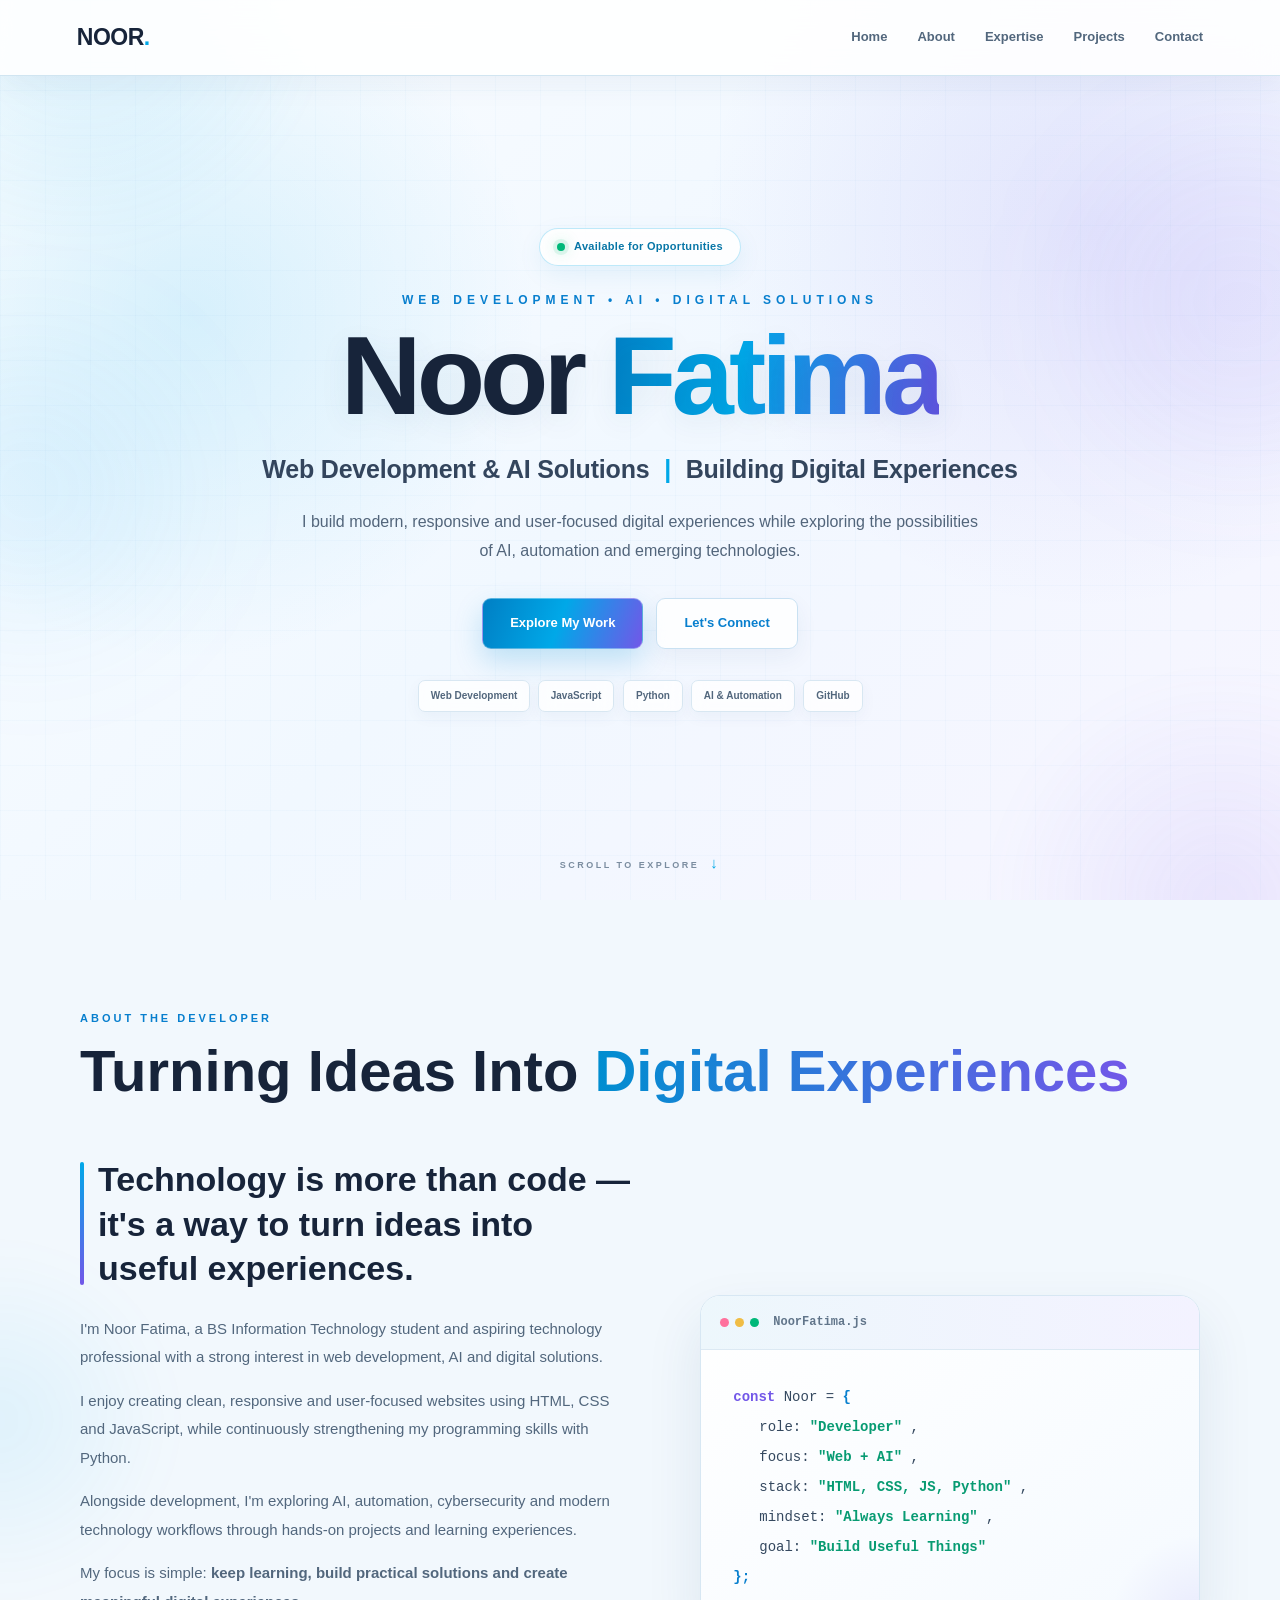
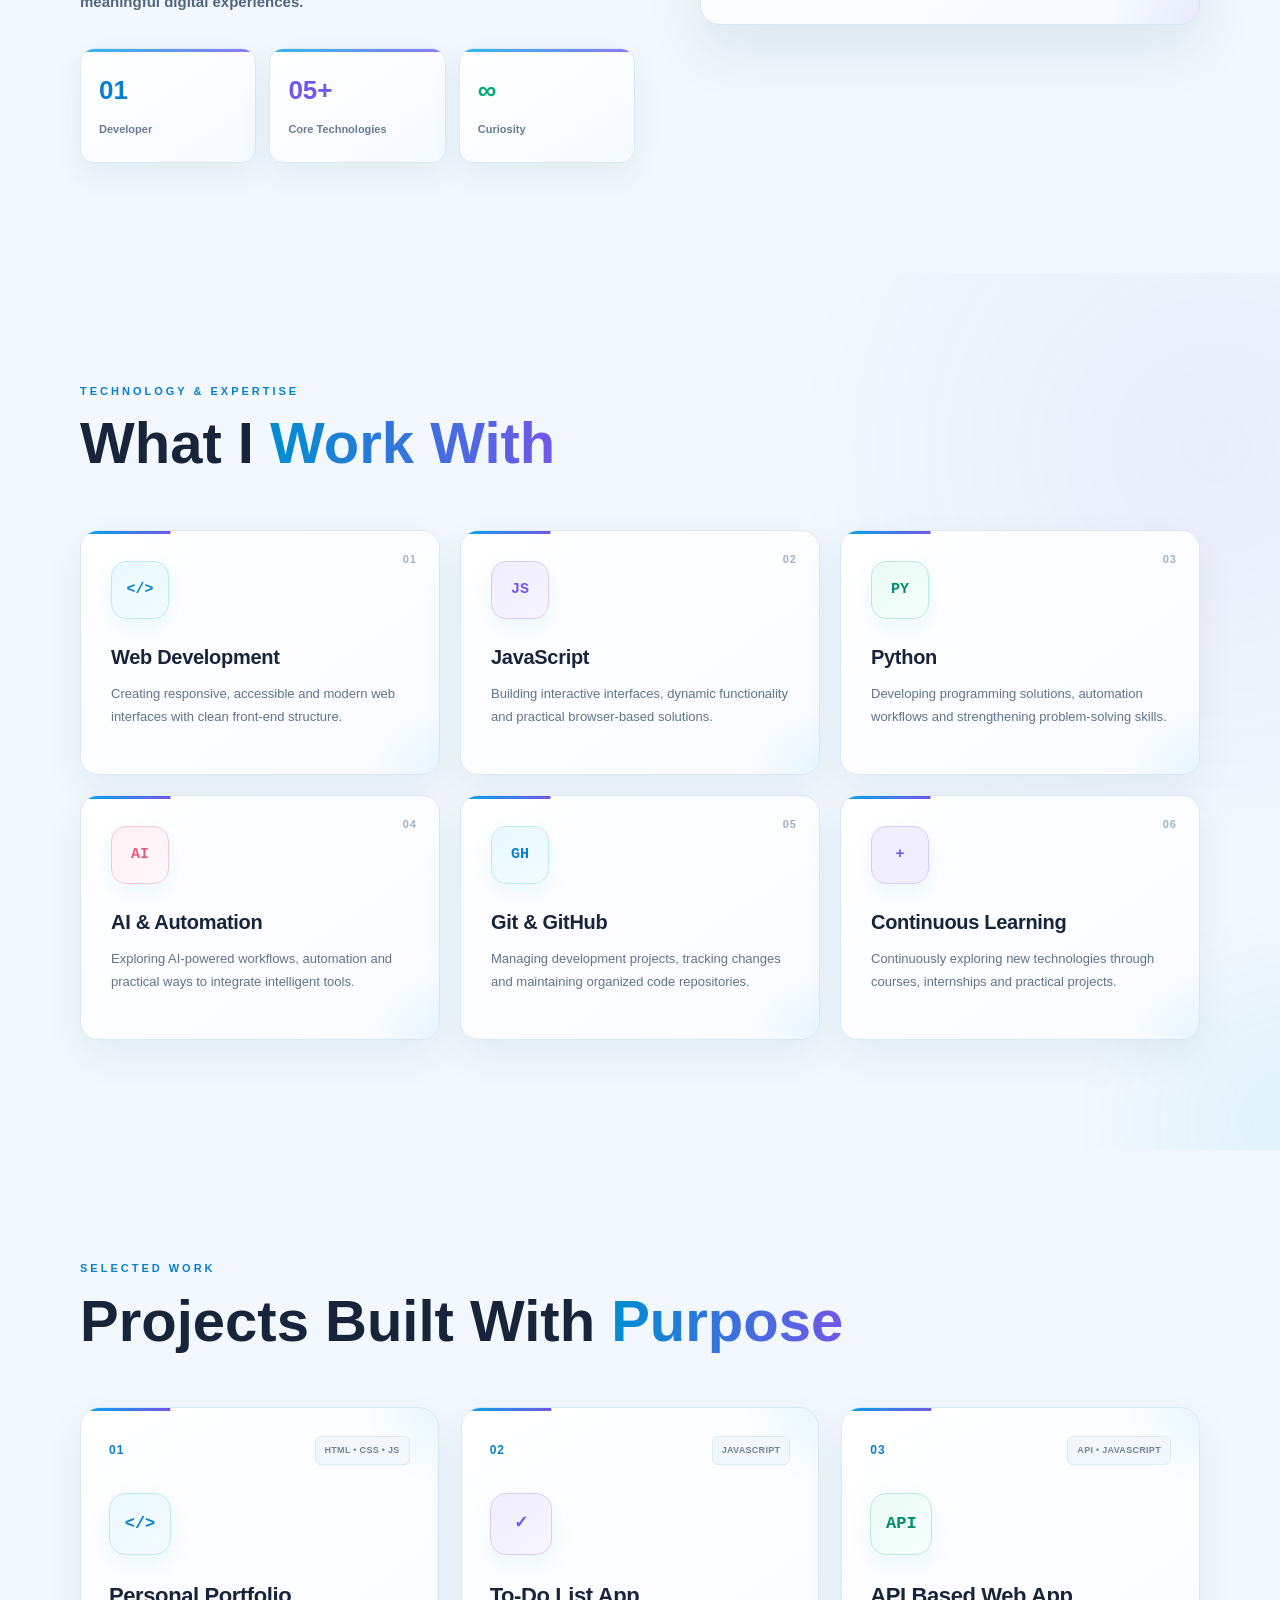
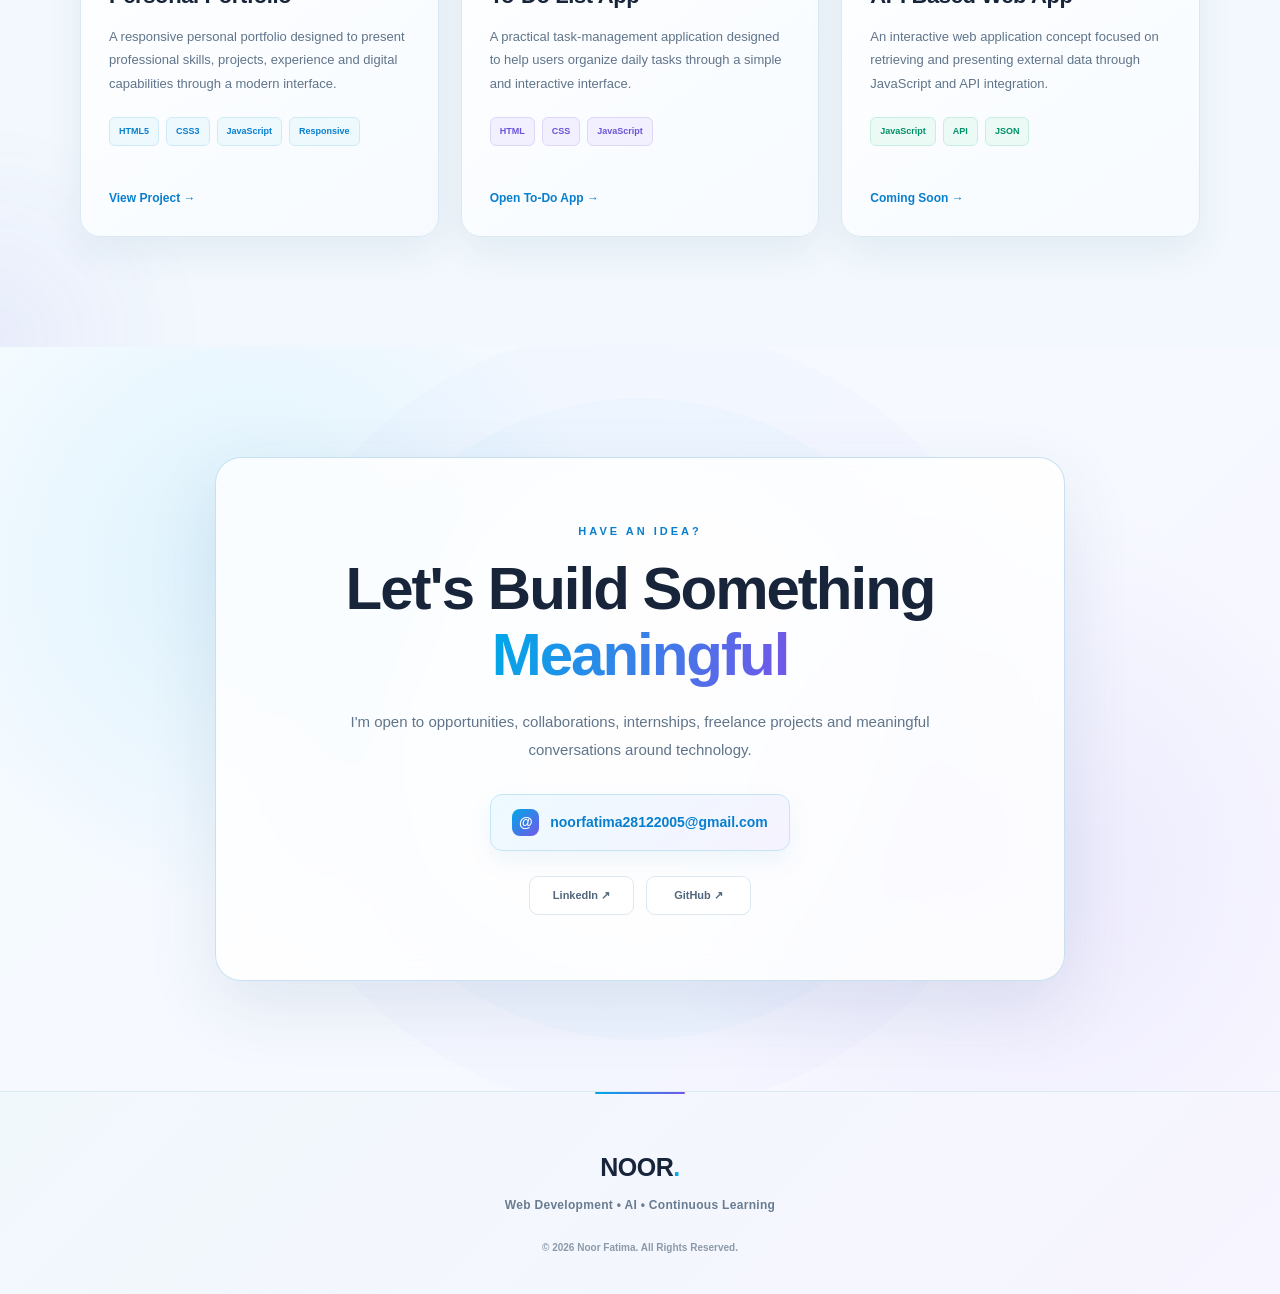
==== index.html @ 7fb9301b "Upload portfolio website" ====
<!DOCTYPE html>
<html lang="en">

<head>

    <meta charset="UTF-8">

    <meta
        name="viewport"
        content="width=device-width, initial-scale=1.0"
    >

    <meta
        name="description"
        content="Noor Fatima — Web Development, AI Solutions and Digital Experiences."
    >

    <meta
        name="keywords"
        content="Noor Fatima, Web Developer, AI Solutions, Web Development, Python, JavaScript, Portfolio"
    >

    <meta
        name="author"
        content="Noor Fatima"
    >

    <title>Noor Fatima | Web Development & AI Solutions</title>

    <link
        rel="preconnect"
        href="https://fonts.googleapis.com"
    >

    <link
        rel="preconnect"
        href="https://fonts.gstatic.com"
        crossorigin
    >

    <link
        href="https://fonts.googleapis.com/css2?family=DM+Sans:wght@400;500;600;700&family=Playfair+Display:ital,wght@0,500;0,600;1,500;1,600&display=swap"
        rel="stylesheet"
    >

    <link
        rel="stylesheet"
        href="style.css"
    >

</head>


<body>


    <!-- =========================================
         BACKGROUND
    ========================================== -->

    <div class="background-grid"></div>


    <!-- =========================================
         NAVIGATION
    ========================================== -->

    <header class="navbar">

        <a
            href="#home"
            class="logo"
            aria-label="Noor Fatima Home"
        >
            NOOR<span>.</span>
        </a>


        <nav
            class="nav-links"
            aria-label="Main Navigation"
        >

            <a href="#home">
                Home
            </a>

            <a href="#about">
                About
            </a>

            <a href="#skills">
                Expertise
            </a>

            <a href="#projects">
                Projects
            </a>

            <a href="#contact">
                Contact
            </a>

        </nav>

    </header>


    <main>


        <!-- =========================================
             HERO
        ========================================== -->

        <section
            class="hero"
            id="home"
        >

            <div class="hero-glow glow-one"></div>

            <div class="hero-glow glow-two"></div>


            <div class="hero-content">


                <div class="availability">

                    <span></span>

                    Available for Opportunities

                </div>


                <p class="hero-small">
                    WEB DEVELOPMENT • AI • DIGITAL SOLUTIONS
                </p>


                <h1>

                    Noor

                    <span>
                        Fatima
                    </span>

                </h1>


                <h2>

                    Web Development & AI Solutions

                    <b>|</b>

                    Building Digital Experiences

                </h2>


                <p class="hero-description">

                    I build modern, responsive and user-focused
                    digital experiences while exploring the
                    possibilities of AI, automation and emerging
                    technologies.

                </p>


                <div class="hero-buttons">


                    <a
                        href="#projects"
                        class="btn btn-primary"
                    >

                        Explore My Work

                    </a>


                    <a
                        href="#contact"
                        class="btn btn-secondary"
                    >

                        Let's Connect

                    </a>


                </div>


                <div class="tech-tags">

                    <span>
                        Web Development
                    </span>

                    <span>
                        JavaScript
                    </span>

                    <span>
                        Python
                    </span>

                    <span>
                        AI & Automation
                    </span>

                    <span>
                        GitHub
                    </span>

                </div>

            </div>


            <div class="scroll-down">

                SCROLL TO EXPLORE

                <span>
                    ↓
                </span>

            </div>

        </section>



        <!-- =========================================
             ABOUT
        ========================================== -->

        <section
            class="section about"
            id="about"
        >

            <div class="container">


                <div class="section-heading">

                    <p class="section-label">
                        ABOUT THE DEVELOPER
                    </p>

                    <h2>

                        Turning Ideas Into

                        <span>
                            Digital Experiences
                        </span>

                    </h2>

                </div>


                <div class="about-grid">


                    <!-- ABOUT CONTENT -->

                    <div class="about-content">


                        <p class="about-intro">

                            Technology is more than code —
                            it's a way to turn ideas into
                            useful experiences.

                        </p>


                        <p>

                            I'm Noor Fatima, a BS Information
                            Technology student and aspiring
                            technology professional with a strong
                            interest in web development, AI and
                            digital solutions.

                        </p>


                        <p>

                            I enjoy creating clean, responsive
                            and user-focused websites using
                            HTML, CSS and JavaScript, while
                            continuously strengthening my
                            programming skills with Python.

                        </p>


                        <p>

                            Alongside development, I'm exploring
                            AI, automation, cybersecurity and
                            modern technology workflows through
                            hands-on projects and learning
                            experiences.

                        </p>


                        <p>

                            My focus is simple:

                            <strong>
                                keep learning, build practical
                                solutions and create meaningful
                                digital experiences.
                            </strong>

                        </p>


                        <div class="about-stats">


                            <div class="stat">

                                <strong>
                                    01
                                </strong>

                                <span>
                                    Developer
                                </span>

                            </div>


                            <div class="stat">

                                <strong>
                                    05+
                                </strong>

                                <span>
                                    Core Technologies
                                </span>

                            </div>


                            <div class="stat">

                                <strong>
                                    ∞
                                </strong>

                                <span>
                                    Curiosity
                                </span>

                            </div>


                        </div>

                    </div>



                    <!-- CODE CARD -->

                    <div class="code-card">


                        <div class="code-top">


                            <div class="code-dots">

                                <span></span>

                                <span></span>

                                <span></span>

                            </div>


                            <p>
                                NoorFatima.js
                            </p>


                        </div>



                        <div class="code-content">


                            <p>

                                <span class="purple">
                                    const
                                </span>

                                Noor =

                                <span class="yellow">
                                    {
                                </span>

                            </p>


                            <p class="indent">

                                role:

                                <span class="green">
                                    "Developer"
                                </span>,

                            </p>


                            <p class="indent">

                                focus:

                                <span class="green">
                                    "Web + AI"
                                </span>,

                            </p>


                            <p class="indent">

                                stack:

                                <span class="green">
                                    "HTML, CSS, JS, Python"
                                </span>,

                            </p>


                            <p class="indent">

                                mindset:

                                <span class="green">
                                    "Always Learning"
                                </span>,

                            </p>


                            <p class="indent">

                                goal:

                                <span class="green">
                                    "Build Useful Things"
                                </span>

                            </p>


                            <p>

                                <span class="yellow">
                                    };
                                </span>

                            </p>


                        </div>

                    </div>


                </div>

            </div>

        </section>



        <!-- =========================================
             SKILLS / EXPERTISE
        ========================================== -->

        <section
            class="section skills"
            id="skills"
        >

            <div class="container">


                <div class="section-heading">

                    <p class="section-label">
                        TECHNOLOGY & EXPERTISE
                    </p>

                    <h2>

                        What I

                        <span>
                            Work With
                        </span>

                    </h2>

                </div>


                <div class="skills-grid">


                    <!-- 01 -->

                    <div class="skill-card">

                        <div class="skill-number">
                            01
                        </div>

                        <div class="skill-icon">
                            &lt;/&gt;
                        </div>

                        <h3>
                            Web Development
                        </h3>

                        <p>

                            Creating responsive,
                            accessible and modern web
                            interfaces with clean
                            front-end structure.

                        </p>

                    </div>



                    <!-- 02 -->

                    <div class="skill-card">

                        <div class="skill-number">
                            02
                        </div>

                        <div class="skill-icon">
                            JS
                        </div>

                        <h3>
                            JavaScript
                        </h3>

                        <p>

                            Building interactive interfaces,
                            dynamic functionality and
                            practical browser-based solutions.

                        </p>

                    </div>



                    <!-- 03 -->

                    <div class="skill-card">

                        <div class="skill-number">
                            03
                        </div>

                        <div class="skill-icon">
                            PY
                        </div>

                        <h3>
                            Python
                        </h3>

                        <p>

                            Developing programming solutions,
                            automation workflows and
                            strengthening problem-solving skills.

                        </p>

                    </div>



                    <!-- 04 -->

                    <div class="skill-card">

                        <div class="skill-number">
                            04
                        </div>

                        <div class="skill-icon">
                            AI
                        </div>

                        <h3>
                            AI & Automation
                        </h3>

                        <p>

                            Exploring AI-powered workflows,
                            automation and practical ways to
                            integrate intelligent tools.

                        </p>

                    </div>



                    <!-- 05 -->

                    <div class="skill-card">

                        <div class="skill-number">
                            05
                        </div>

                        <div class="skill-icon">
                            GH
                        </div>

                        <h3>
                            Git & GitHub
                        </h3>

                        <p>

                            Managing development projects,
                            tracking changes and maintaining
                            organized code repositories.

                        </p>

                    </div>



                    <!-- 06 -->

                    <div class="skill-card">

                        <div class="skill-number">
                            06
                        </div>

                        <div class="skill-icon">
                            +
                        </div>

                        <h3>
                            Continuous Learning
                        </h3>

                        <p>

                            Continuously exploring new
                            technologies through courses,
                            internships and practical projects.

                        </p>

                    </div>


                </div>

            </div>

        </section>



        <!-- =========================================
             PROJECTS
        ========================================== -->

        <section
            class="section projects"
            id="projects"
        >

            <div class="container">


                <div class="section-heading">

                    <p class="section-label">
                        SELECTED WORK
                    </p>

                    <h2>

                        Projects Built With

                        <span>
                            Purpose
                        </span>

                    </h2>

                </div>



                <div class="projects-grid">


                    <!-- PROJECT 01 -->

                    <article class="project-card">


                        <div class="project-top">

                            <span>
                                01
                            </span>

                            <span>
                                HTML • CSS • JS
                            </span>

                        </div>


                        <div class="project-icon">
                            &lt;/&gt;
                        </div>


                        <h3>
                            Personal Portfolio
                        </h3>


                        <p>

                            A responsive personal portfolio
                            designed to present professional
                            skills, projects, experience and
                            digital capabilities through a
                            modern interface.

                        </p>


                        <div class="project-tags">

                            <span>
                                HTML5
                            </span>

                            <span>
                                CSS3
                            </span>

                            <span>
                                JavaScript
                            </span>

                            <span>
                                Responsive
                            </span>

                        </div>


                        <a
                            href="#home"
                            class="project-link"
                        >

                            View Project →

                        </a>


                    </article>



                    <!-- PROJECT 02 -->

                    <article class="project-card">


                        <div class="project-top">

                            <span>
                                02
                            </span>

                            <span>
                                JAVASCRIPT
                            </span>

                        </div>


                        <div class="project-icon">
                            ✓
                        </div>


                        <h3>
                            To-Do List App
                        </h3>


                        <p>

                            A practical task-management
                            application designed to help users
                            organize daily tasks through a
                            simple and interactive interface.

                        </p>


                        <div class="project-tags">

                            <span>
                                HTML
                            </span>

                            <span>
                                CSS
                            </span>

                            <span>
                                JavaScript
                            </span>

                        </div>


                        <a
                            href="todo-list-app/index.html"
                            class="project-link"
                        >

                            Open To-Do App →

                        </a>


                    </article>



                    <!-- PROJECT 03 -->

                    <article class="project-card">


                        <div class="project-top">

                            <span>
                                03
                            </span>

                            <span>
                                API • JAVASCRIPT
                            </span>

                        </div>


                        <div class="project-icon">
                            API
                        </div>


                        <h3>
                            API Based Web App
                        </h3>


                        <p>

                            An interactive web application
                            concept focused on retrieving and
                            presenting external data through
                            JavaScript and API integration.

                        </p>


                        <div class="project-tags">

                            <span>
                                JavaScript
                            </span>

                            <span>
                                API
                            </span>

                            <span>
                                JSON
                            </span>

                        </div>


                        <a
                            href="#"
                            class="project-link"
                            onclick="return false;"
                        >

                            Coming Soon →

                        </a>


                    </article>


                </div>

            </div>

        </section>



        <!-- =========================================
             CONTACT
        ========================================== -->

        <section
            class="contact"
            id="contact"
        >

            <div class="container">


                <div class="contact-box">


                    <p class="section-label">
                        HAVE AN IDEA?
                    </p>


                    <h2>

                        Let's Build Something

                        <span>
                            Meaningful
                        </span>

                    </h2>


                    <p class="contact-description">

                        I'm open to opportunities,
                        collaborations, internships,
                        freelance projects and meaningful
                        conversations around technology.

                    </p>


                    <a
                        href="mailto:noorfatima28122005@gmail.com"
                        class="email-button"
                    >

                        <span>
                            @
                        </span>

                        noorfatima28122005@gmail.com

                    </a>



                    <div class="social-links">


                        <a
                            href="https://www.linkedin.com/in/noor-mirza-7b672630a/"
                            target="_blank"
                            rel="noopener noreferrer"
                        >

                            LinkedIn ↗

                        </a>


                        <a
                            href="https://github.com/noorfatima28122005-hub"
                            target="_blank"
                            rel="noopener noreferrer"
                        >

                            GitHub ↗

                        </a>


                    </div>


                </div>

            </div>

        </section>


    </main>



    <!-- =========================================
         FOOTER
    ========================================== -->

    <footer>


        <div class="footer-logo">

            NOOR<span>.</span>

        </div>


        <p>

            Web Development • AI • Continuous Learning

        </p>


        <small>

            © 2026 Noor Fatima.
            All Rights Reserved.

        </small>


    </footer>



    <!-- =========================================
         JAVASCRIPT
    ========================================== -->

    <script src="script.js"></script>


</body>

</html>
---- style.css ----
/* =========================================================
   NOOR FATIMA PORTFOLIO
   PREMIUM BRIGHT AURORA THEME
========================================================= */

* {
    margin: 0;
    padding: 0;
    box-sizing: border-box;
}

html {
    scroll-behavior: smooth;
}

body {
    font-family: "Segoe UI", Arial, sans-serif;
    background: #f4f9ff;
    color: #17243a;
    line-height: 1.6;
    overflow-x: hidden;
}

:root {
    --bg: #f4f9ff;
    --bg-soft: #edf6ff;
    --white: #ffffff;

    --navy: #17243a;
    --navy-light: #33445b;

    --blue: #087fce;
    --blue-bright: #00a8e8;

    --violet: #7257e8;
    --violet-light: #927fff;

    --text: #42546b;
    --text-light: #60738a;

    --border: #dce9f5;

    --shadow: rgba(31, 73, 112, 0.10);
    --shadow-hover: rgba(31, 73, 112, 0.18);
}

a {
    color: inherit;
    text-decoration: none;
}

::selection {
    background: #00a8e8;
    color: white;
}


/* =========================================================
   BACKGROUND
========================================================= */

body {
    background:
        radial-gradient(
            circle at 5% 10%,
            rgba(0, 168, 232, 0.10),
            transparent 25%
        ),
        radial-gradient(
            circle at 95% 15%,
            rgba(114, 87, 232, 0.09),
            transparent 27%
        ),
        #f4f9ff;
}

.background-grid {
    position: fixed;
    inset: 0;

    z-index: -10;

    pointer-events: none;

    background-image:
        linear-gradient(
            rgba(8, 127, 206, 0.035) 1px,
            transparent 1px
        ),
        linear-gradient(
            90deg,
            rgba(8, 127, 206, 0.035) 1px,
            transparent 1px
        );

    background-size: 55px 55px;
}


/* =========================================================
   CONTAINER
========================================================= */

.container {
    width: min(1120px, 90%);
    margin: auto;
}


/* =========================================================
   NAVIGATION
========================================================= */

.navbar {
    position: fixed;

    top: 0;
    left: 0;

    width: 100%;

    min-height: 76px;

    padding: 0 6%;

    display: flex;
    align-items: center;
    justify-content: space-between;

    z-index: 100;

    background: rgba(255, 255, 255, 0.92);

    border-bottom: 1px solid #e1edf7;

    backdrop-filter: blur(18px);
}

.logo {
    color: #15243a;

    font-size: 23px;

    font-weight: 900;

    letter-spacing: 2px;
}

.logo span {
    color: var(--blue);
}

.nav-links {
    display: flex;

    align-items: center;

    gap: 30px;
}

.nav-links a {
    position: relative;

    color: #52657c;

    font-size: 13px;

    font-weight: 700;

    transition: 0.3s ease;
}

.nav-links a:hover {
    color: var(--blue);
}

.nav-links a::after {
    content: "";

    position: absolute;

    left: 50%;
    bottom: -8px;

    width: 0;
    height: 2px;

    background:
        linear-gradient(
            90deg,
            var(--blue-bright),
            var(--violet)
        );

    transform: translateX(-50%);

    transition: 0.3s ease;
}

.nav-links a:hover::after {
    width: 75%;
}


/* =========================================================
   HERO
========================================================= */

.hero {
    position: relative;

    min-height: 100vh;

    padding: 150px 20px 100px;

    display: flex;

    align-items: center;
    justify-content: center;

    text-align: center;

    overflow: hidden;

    background:
        radial-gradient(
            circle at 15% 50%,
            rgba(0, 168, 232, 0.12),
            transparent 30%
        ),
        radial-gradient(
            circle at 85% 35%,
            rgba(114, 87, 232, 0.11),
            transparent 32%
        ),
        linear-gradient(
            135deg,
            #f8fcff,
            #edf7ff
        );
}

.hero-content {
    position: relative;

    z-index: 2;

    max-width: 900px;
}

.hero-glow {
    position: absolute;

    border-radius: 50%;

    filter: blur(90px);

    pointer-events: none;
}

.glow-one {
    width: 300px;
    height: 300px;

    left: -100px;
    top: 30%;

    background:
        rgba(0, 168, 232, 0.12);
}

.glow-two {
    width: 350px;
    height: 350px;

    right: -100px;
    top: 15%;

    background:
        rgba(114, 87, 232, 0.10);
}


/* =========================================================
   AVAILABILITY
========================================================= */

.availability {
    display: inline-flex;

    align-items: center;

    gap: 9px;

    margin-bottom: 25px;

    padding: 9px 17px;

    color: #0876a7;

    background:
        #e7f8ff;

    border:
        1px solid #b9eafa;

    border-radius: 50px;

    font-size: 12px;

    font-weight: 800;
}

.availability span {
    width: 8px;
    height: 8px;

    border-radius: 50%;

    background: #00a8e8;

    box-shadow:
        0 0 12px rgba(0, 168, 232, 0.55);
}


/* =========================================================
   HERO TEXT
========================================================= */

.hero-small {
    color: #087fce;

    font-size: 13px;

    font-weight: 900;

    letter-spacing: 4px;

    margin-bottom: 13px;
}

.hero h1 {
    color: #17243a;

    font-size:
        clamp(58px, 9vw, 105px);

    line-height: 1;

    letter-spacing: -4px;

    font-weight: 900;

    margin-bottom: 25px;
}

.hero h1 span {
    background:
        linear-gradient(
            100deg,
            #008ed0,
            #00a8e8,
            #7257e8
        );

    -webkit-background-clip: text;
    background-clip: text;

    -webkit-text-fill-color: transparent;
}

.hero h2 {
    color: #33455d;

    font-size:
        clamp(18px, 2.5vw, 25px);

    font-weight: 650;

    margin-bottom: 18px;
}

.hero h2 b {
    color: #00a8e8;

    padding: 0 8px;
}

.hero-description {
    max-width: 700px;

    margin: 0 auto 32px;

    color: #52657b;

    font-size: 17px;

    line-height: 1.8;
}


/* =========================================================
   BUTTONS
========================================================= */

.hero-buttons {
    display: flex;

    justify-content: center;

    gap: 14px;

    flex-wrap: wrap;

    margin-bottom: 30px;
}

.btn {
    display: inline-flex;

    align-items: center;
    justify-content: center;

    padding: 14px 27px;

    border-radius: 9px;

    font-size: 13px;

    font-weight: 800;

    transition: 0.3s ease;
}

.btn-primary {
    color: white;

    background:
        linear-gradient(
            135deg,
            #008ed0,
            #00a8e8,
            #7257e8
        );

    box-shadow:
        0 12px 30px
        rgba(0, 142, 208, 0.22);
}

.btn-primary:hover {
    transform: translateY(-4px);

    box-shadow:
        0 18px 40px
        rgba(0, 142, 208, 0.30);
}

.btn-secondary {
    color: #087fce;

    background: white;

    border:
        1px solid #c9e1f2;
}

.btn-secondary:hover {
    color: #7257e8;

    border-color:
        #aeb9f2;

    transform: translateY(-4px);
}


/* =========================================================
   TECHNOLOGY TAGS
========================================================= */

.tech-tags {
    display: flex;

    justify-content: center;

    flex-wrap: wrap;

    gap: 9px;
}

.tech-tags span {
    padding: 7px 13px;

    color: #52677d;

    background: white;

    border:
        1px solid #d7e6f2;

    border-radius: 6px;

    font-size: 11px;

    font-weight: 700;

    box-shadow:
        0 5px 15px rgba(31, 73, 112, 0.05);

    transition: 0.3s ease;
}

.tech-tags span:hover {
    color: #087fce;

    border-color:
        #8bdcf5;

    transform: translateY(-2px);
}


/* =========================================================
   SCROLL
========================================================= */

.scroll-down {
    position: absolute;

    bottom: 24px;
    left: 50%;

    transform: translateX(-50%);

    color: #73879c;

    font-size: 9px;

    letter-spacing: 2px;
}

.scroll-down span {
    color: #00a8e8;

    margin-left: 7px;
}


/* =========================================================
   SECTIONS
========================================================= */

.section {
    position: relative;

    padding: 110px 0;

    background: #ffffff;
}

.section:nth-of-type(even) {
    background: #f2f8fd;
}

.section-heading {
    margin-bottom: 55px;
}

.section-label {
    color: #087fce;

    font-size: 11px;

    font-weight: 900;

    letter-spacing: 3px;

    margin-bottom: 11px;
}

.section-heading h2 {
    color: #17243a;

    font-size:
        clamp(40px, 5vw, 58px);

    line-height: 1.1;

    font-weight: 900;
}

.section-heading h2 span {
    background:
        linear-gradient(
            90deg,
            #008ed0,
            #7257e8
        );

    -webkit-background-clip: text;
    background-clip: text;

    -webkit-text-fill-color: transparent;
}


/* =========================================================
   ABOUT
========================================================= */

.about {
    background: #ffffff;
}

.about-grid {
    display: grid;

    grid-template-columns:
        1fr 0.9fr;

    gap: 60px;

    align-items: center;
}

.about-intro {
    color: #17243a !important;

    font-size: 27px !important;

    font-weight: 850;

    line-height: 1.35 !important;

    margin-bottom: 25px !important;
}

.about-content p {
    color: #50647b;

    font-size: 15px;

    line-height: 1.9;

    margin-bottom: 15px;
}


/* =========================================================
   STATS
========================================================= */

.about-stats {
    display: grid;

    grid-template-columns:
        repeat(3, 1fr);

    gap: 12px;

    margin-top: 30px;
}

.stat {
    padding: 20px;

    background: #f7fbff;

    border:
        1px solid #dceaf5;

    border-radius: 13px;

    box-shadow:
        0 12px 30px var(--shadow);

    transition: 0.3s ease;
}

.stat:hover {
    transform: translateY(-5px);

    border-color:
        #9edff5;

    box-shadow:
        0 18px 40px var(--shadow-hover);
}

.stat strong {
    display: block;

    color: #008ed0;

    font-size: 25px;
}

.stat span {
    color: #63778d;

    font-size: 11px;

    font-weight: 700;
}


/* =========================================================
   CODE CARD
========================================================= */

.code-card {
    overflow: hidden;

    border-radius: 18px;

    background: #f8fbff;

    border:
        1px solid #d9e8f4;

    box-shadow:
        0 25px 55px var(--shadow);

    transition: 0.35s ease;
}

.code-card:hover {
    transform: translateY(-6px);

    border-color:
        #a6dff3;
}

.code-top {
    height: 52px;

    display: flex;

    align-items: center;

    gap: 15px;

    padding: 0 18px;

    background:
        #edf6fc;

    border-bottom:
        1px solid #dceaf4;
}

.code-dots {
    display: flex;

    gap: 6px;
}

.code-dots span {
    width: 9px;
    height: 9px;

    border-radius: 50%;
}

.code-dots span:nth-child(1) {
    background: #ff719d;
}

.code-dots span:nth-child(2) {
    background: #f0bd45;
}

.code-dots span:nth-child(3) {
    background: #00a8e8;
}

.code-top p {
    color: #60748a;

    font-size: 12px;

    font-family: monospace;
}

.code-content {
    padding: 30px;

    color: #33455c;

    font-family:
        "Courier New",
        monospace;

    font-size: 14px;

    line-height: 2;
}

.indent {
    padding-left: 25px;
}

.purple {
    color: #7257e8;
}

.green {
    color: #079b72;
}

.yellow {
    color: #087fce;
}


/* =========================================================
   SKILLS
========================================================= */

.skills {
    background: #f2f8fd;
}

.skills-grid {
    display: grid;

    grid-template-columns:
        repeat(3, 1fr);

    gap: 20px;
}

.skill-card {
    position: relative;

    overflow: hidden;

    padding: 30px;

    min-height: 235px;

    background: #ffffff;

    border:
        1px solid #dceaf5;

    border-radius: 18px;

    box-shadow:
        0 16px 38px var(--shadow);

    transition: 0.35s ease;
}

.skill-card:hover {
    transform: translateY(-8px);

    border-color:
        #9ddff4;

    box-shadow:
        0 25px 55px var(--shadow-hover);
}

.skill-number {
    position: absolute;

    right: 20px;
    top: 16px;

    color: #9aacbe;

    font-size: 12px;

    font-weight: 900;
}

.skill-icon {
    width: 55px;
    height: 55px;

    display: flex;

    align-items: center;
    justify-content: center;

    margin-bottom: 20px;

    border-radius: 14px;

    color: #087fce;

    background: #e8f8ff;

    border:
        1px solid #bceaf8;

    font-weight: 900;
}

.skill-card:nth-child(even) .skill-icon {
    color: #7257e8;

    background: #f0edff;

    border-color: #d4cbff;
}

.skill-card h3 {
    color: #17243a;

    font-size: 20px;

    margin-bottom: 10px;
}

.skill-card p {
    color: #60748a;

    font-size: 14px;

    line-height: 1.7;
}


/* =========================================================
   PROJECTS
========================================================= */

.projects {
    background: #ffffff;
}

.projects-grid {
    display: grid;

    grid-template-columns:
        repeat(3, 1fr);

    gap: 22px;
}

.project-card {
    position: relative;

    overflow: hidden;

    padding: 30px;

    background: #ffffff;

    border:
        1px solid #dceaf5;

    border-radius: 18px;

    box-shadow:
        0 17px 42px var(--shadow);

    transition: 0.35s ease;
}

.project-card:hover {
    transform: translateY(-8px);

    border-color:
        #b9b0f7;

    box-shadow:
        0 27px 60px var(--shadow-hover);
}

.project-top {
    display: flex;

    justify-content: space-between;

    color: #7890a5;

    font-size: 10px;

    font-weight: 900;

    letter-spacing: 1px;

    margin-bottom: 25px;
}

.project-icon {
    width: 58px;
    height: 58px;

    display: flex;

    align-items: center;
    justify-content: center;

    margin-bottom: 20px;

    border-radius: 15px;

    color: #087fce;

    background: #e9f8ff;

    border:
        1px solid #bceaf8;

    font-family: monospace;

    font-weight: 900;
}

.project-card:nth-child(2) .project-icon {
    color: #7257e8;

    background: #f0edff;

    border-color: #d4cbff;
}

.project-card h3 {
    color: #17243a;

    font-size: 22px;

    margin-bottom: 12px;
}

.project-card p {
    color: #60748a;

    font-size: 14px;

    line-height: 1.8;

    margin-bottom: 20px;
}

.project-tags {
    display: flex;

    flex-wrap: wrap;

    gap: 7px;

    margin-bottom: 20px;
}

.project-tags span {
    padding: 5px 9px;

    color: #52677d;

    background: #f3f8fc;

    border:
        1px solid #dce8f1;

    border-radius: 5px;

    font-size: 10px;

    font-weight: 800;
}

.project-link {
    color: #087fce;

    font-size: 13px;

    font-weight: 900;

    transition: 0.3s ease;
}

.project-link:hover {
    color: #7257e8;
}


/* =========================================================
   CONTACT
========================================================= */

.contact {
    padding: 110px 0 120px;

    background: #f2f8fd;
}

.contact-box {
    position: relative;

    overflow: hidden;

    padding: 85px 30px;

    text-align: center;

    border-radius: 24px;

    background:
        radial-gradient(
            circle at 10% 25%,
            rgba(0, 168, 232, 0.10),
            transparent 30%
        ),
        radial-gradient(
            circle at 90% 30%,
            rgba(114, 87, 232, 0.09),
            transparent 35%
        ),
        #ffffff;

    border:
        1px solid #d9e8f4;

    box-shadow:
        0 30px 65px var(--shadow);
}

.contact h2 {
    color: #17243a;

    font-size:
        clamp(42px, 6vw, 65px);

    line-height: 1.1;

    margin-bottom: 18px;
}

.contact h2 span {
    background:
        linear-gradient(
            90deg,
            #008ed0,
            #7257e8
        );

    -webkit-background-clip: text;
    background-clip: text;

    -webkit-text-fill-color: transparent;
}

.contact-description {
    max-width: 650px;

    margin: 0 auto 32px;

    color: #5b6f84;

    font-size: 15px;

    line-height: 1.8;
}


/* =========================================================
   EMAIL
========================================================= */

.email-button {
    display: inline-flex;

    align-items: center;

    gap: 12px;

    padding: 15px 23px;

    color: white;

    background:
        linear-gradient(
            135deg,
            #008ed0,
            #00a8e8,
            #7257e8
        );

    border-radius: 10px;

    font-size: 13px;

    font-weight: 800;

    box-shadow:
        0 14px 35px
        rgba(0, 142, 208, 0.22);

    transition: 0.3s ease;
}

.email-button:hover {
    transform: translateY(-4px);

    box-shadow:
        0 20px 45px
        rgba(0, 142, 208, 0.30);
}


/* =========================================================
   SOCIAL
========================================================= */

.social-links {
    display: flex;

    justify-content: center;

    gap: 13px;

    margin-top: 22px;
}

.social-links a {
    min-width: 115px;

    padding: 11px 18px;

    color: #52677d;

    background: #f7fbff;

    border:
        1px solid #dce8f2;

    border-radius: 9px;

    font-size: 12px;

    font-weight: 800;

    transition: 0.3s ease;
}

.social-links a:hover {
    color: #087fce;

    border-color:
        #9edff5;

    transform: translateY(-3px);
}


/* =========================================================
   FOOTER
========================================================= */

footer {
    padding: 42px 20px;

    text-align: center;

    background: #132238;

    border-top:
        1px solid #dce8f2;
}

.footer-logo {
    color: white;

    font-size: 20px;

    font-weight: 900;

    letter-spacing: 2px;

    margin-bottom: 8px;
}

.footer-logo span {
    color: #00c4ef;
}

footer p {
    color: #c0d0df;

    font-size: 13px;

    margin-bottom: 8px;
}

footer small {
    color: #8da2b7;

    font-size: 11px;
}


/* =========================================================
   SCROLLBAR
========================================================= */

::-webkit-scrollbar {
    width: 8px;
}

::-webkit-scrollbar-track {
    background: #edf5fb;
}

::-webkit-scrollbar-thumb {
    background:
        linear-gradient(
            180deg,
            #00a8e8,
            #7257e8
        );

    border-radius: 20px;
}


/* =========================================================
   TABLET
========================================================= */

@media (max-width: 900px) {

    .about-grid {
        grid-template-columns: 1fr;
    }

    .skills-grid,
    .projects-grid {
        grid-template-columns: repeat(2, 1fr);
    }
}


/* =========================================================
   MOBILE
========================================================= */

@media (max-width: 650px) {

    .navbar {
        min-height: 72px;

        padding: 14px 5%;

        flex-direction: column;

        gap: 13px;
    }

    .nav-links {
        gap: 15px;

        flex-wrap: wrap;

        justify-content: center;
    }

    .nav-links a {
        font-size: 12px;
    }

    .hero {
        padding: 155px 18px 90px;
    }

    .hero h1 {
        font-size: 56px;

        letter-spacing: -3px;
    }

    .hero h2 {
        font-size: 17px;

        line-height: 1.6;
    }

    .hero-description {
        font-size: 15px;
    }

    .hero-buttons {
        flex-direction: column;

        align-items: center;
    }

    .btn {
        width: min(100%, 280px);
    }

    .section {
        padding: 85px 0;
    }

    .section-heading {
        margin-bottom: 40px;
    }

    .section-heading h2 {
        font-size: 42px;
    }

    .skills-grid,
    .projects-grid {
        grid-template-columns: 1fr;
    }

    .about-stats {
        grid-template-columns: 1fr;
    }

    .code-content {
        padding: 22px;

        font-size: 12px;

        overflow-x: auto;
    }

    .contact {
        padding: 80px 0;
    }

    .contact-box {
        padding: 65px 20px;
    }

    .contact h2 {
        font-size: 44px;
    }

    .email-button {
        max-width: 100%;

        font-size: 11px;

        word-break: break-word;
    }

    .social-links {
        flex-direction: column;

        align-items: center;
    }

    .social-links a {
        width: 150px;
    }

    .scroll-down {
        display: none;
    }
}


/* =========================================================
   SMALL MOBILE
========================================================= */

@media (max-width: 400px) {

    .hero h1 {
        font-size: 48px;
    }

    .hero h2 {
        font-size: 15px;
    }

    .section-heading h2 {
        font-size: 38px;
    }

    .project-card,
    .skill-card {
        padding: 24px;
    }
}
/* =========================================================
   PREMIUM HERO SECTION
   NOOR FATIMA PORTFOLIO
========================================================= */

.hero {
    position: relative;
    min-height: 100vh;

    display: flex;
    align-items: center;
    justify-content: center;

    padding: 150px 20px 110px;

    text-align: center;
    overflow: hidden;

    background:
        radial-gradient(
            circle at 15% 35%,
            rgba(0, 168, 232, 0.13),
            transparent 28%
        ),
        radial-gradient(
            circle at 85% 25%,
            rgba(114, 87, 232, 0.12),
            transparent 30%
        ),
        radial-gradient(
            circle at 50% 100%,
            rgba(0, 168, 232, 0.07),
            transparent 35%
        ),
        linear-gradient(
            135deg,
            #fbfdff 0%,
            #f1f8ff 50%,
            #f7f5ff 100%
        );
}


/* ---------------------------------------------------------
   HERO DECORATIVE GLOW
--------------------------------------------------------- */

.hero::before {
    content: "";

    position: absolute;

    width: 520px;
    height: 520px;

    top: -260px;
    left: -180px;

    border-radius: 50%;

    background:
        radial-gradient(
            circle,
            rgba(0, 168, 232, 0.10),
            transparent 68%
        );

    filter: blur(15px);

    pointer-events: none;
}


.hero::after {
    content: "";

    position: absolute;

    width: 480px;
    height: 480px;

    right: -180px;
    bottom: -240px;

    border-radius: 50%;

    background:
        radial-gradient(
            circle,
            rgba(114, 87, 232, 0.10),
            transparent 68%
        );

    filter: blur(15px);

    pointer-events: none;
}


/* ---------------------------------------------------------
   GRID EFFECT
--------------------------------------------------------- */

.hero {
    background-image:
        linear-gradient(
            rgba(8, 127, 206, 0.025) 1px,
            transparent 1px
        ),
        linear-gradient(
            90deg,
            rgba(8, 127, 206, 0.025) 1px,
            transparent 1px
        ),
        radial-gradient(
            circle at 15% 35%,
            rgba(0, 168, 232, 0.13),
            transparent 28%
        ),
        radial-gradient(
            circle at 85% 25%,
            rgba(114, 87, 232, 0.12),
            transparent 30%
        ),
        linear-gradient(
            135deg,
            #fbfdff 0%,
            #f1f8ff 50%,
            #f7f5ff 100%
        );

    background-size:
        45px 45px,
        45px 45px,
        auto,
        auto,
        auto;
}


/* ---------------------------------------------------------
   HERO CONTENT
--------------------------------------------------------- */

.hero-content {
    position: relative;

    z-index: 5;

    width: min(920px, 100%);

    margin: auto;
}


/* ---------------------------------------------------------
   AVAILABILITY BADGE
--------------------------------------------------------- */

.availability {
    display: inline-flex;

    align-items: center;
    justify-content: center;

    gap: 9px;

    padding: 9px 17px;

    margin-bottom: 25px;

    color: #0876a7;

    background:
        rgba(255, 255, 255, 0.85);

    border:
        1px solid rgba(0, 168, 232, 0.25);

    border-radius: 50px;

    box-shadow:
        0 8px 25px rgba(0, 126, 190, 0.08);

    backdrop-filter: blur(12px);

    font-size: 11px;

    font-weight: 800;

    letter-spacing: 0.3px;

    animation:
        heroBadge 4s ease-in-out infinite;
}

.availability span {
    width: 8px;
    height: 8px;

    flex-shrink: 0;

    border-radius: 50%;

    background: #00b879;

    box-shadow:
        0 0 0 4px rgba(0, 184, 121, 0.10),
        0 0 15px rgba(0, 184, 121, 0.45);
}


/* ---------------------------------------------------------
   HELLO TEXT
--------------------------------------------------------- */

.hero-small {
    margin-bottom: 13px;

    color: #087fce;

    font-size: 12px;

    font-weight: 900;

    letter-spacing: 5px;

    text-transform: uppercase;
}


/* ---------------------------------------------------------
   MAIN NAME
--------------------------------------------------------- */

.hero h1 {
    margin-bottom: 22px;

    color: #17243a;

    font-size:
        clamp(64px, 10vw, 112px);

    font-weight: 900;

    line-height: 0.95;

    letter-spacing: -5px;

    text-shadow:
        0 8px 30px rgba(31, 73, 112, 0.08);
}

.hero h1 span {
    position: relative;

    background:
        linear-gradient(
            100deg,
            #007fc4 0%,
            #00a8e8 40%,
            #6252df 100%
        );

    -webkit-background-clip: text;
    background-clip: text;

    -webkit-text-fill-color: transparent;
}


/* ---------------------------------------------------------
   GRADIENT UNDERLINE
--------------------------------------------------------- */

.hero h1 span::after {
    content: "";

    position: absolute;

    left: 5%;
    right: 5%;

    bottom: -8px;

    height: 4px;

    border-radius: 10px;

    background:
        linear-gradient(
            90deg,
            #00a8e8,
            #7257e8
        );

    opacity: 0.75;
}


/* ---------------------------------------------------------
   ROLE
--------------------------------------------------------- */

.hero h2 {
    margin-bottom: 18px;

    color: #33455d;

    font-size:
        clamp(18px, 2.4vw, 25px);

    font-weight: 650;

    line-height: 1.5;

    letter-spacing: -0.2px;
}

.hero h2 b {
    color: #00a8e8;

    font-weight: 900;

    padding: 0 8px;
}


/* ---------------------------------------------------------
   DESCRIPTION
--------------------------------------------------------- */

.hero-description {
    width: min(680px, 100%);

    margin: 0 auto 32px;

    color: #52657b;

    font-size: 16px;

    line-height: 1.85;

    font-weight: 450;
}


/* ---------------------------------------------------------
   BUTTON AREA
--------------------------------------------------------- */

.hero-buttons {
    display: flex;

    align-items: center;
    justify-content: center;

    gap: 13px;

    flex-wrap: wrap;

    margin-bottom: 31px;
}


/* ---------------------------------------------------------
   PRIMARY BUTTON
--------------------------------------------------------- */

.hero .btn-primary {
    position: relative;

    overflow: hidden;

    color: #ffffff;

    background:
        linear-gradient(
            110deg,
            #007fc4,
            #00a8e8 48%,
            #7257e8
        );

    border: 1px solid rgba(255, 255, 255, 0.35);

    box-shadow:
        0 12px 28px rgba(0, 142, 208, 0.22);

    transition:
        transform 0.3s ease,
        box-shadow 0.3s ease;
}

.hero .btn-primary::before {
    content: "";

    position: absolute;

    top: 0;
    left: -120%;

    width: 80%;
    height: 100%;

    background:
        linear-gradient(
            90deg,
            transparent,
            rgba(255, 255, 255, 0.35),
            transparent
        );

    transform: skewX(-20deg);

    transition: left 0.6s ease;
}

.hero .btn-primary:hover::before {
    left: 130%;
}

.hero .btn-primary:hover {
    transform: translateY(-5px);

    box-shadow:
        0 18px 38px rgba(0, 142, 208, 0.30);
}


/* ---------------------------------------------------------
   SECONDARY BUTTON
--------------------------------------------------------- */

.hero .btn-secondary {
    color: #087fce;

    background:
        rgba(255, 255, 255, 0.82);

    border:
        1px solid #c9e1f2;

    box-shadow:
        0 8px 22px rgba(31, 73, 112, 0.06);

    backdrop-filter: blur(10px);

    transition:
        transform 0.3s ease,
        border-color 0.3s ease,
        color 0.3s ease,
        box-shadow 0.3s ease;
}

.hero .btn-secondary:hover {
    color: #7257e8;

    border-color: #b4a9f2;

    transform: translateY(-5px);

    box-shadow:
        0 15px 32px rgba(31, 73, 112, 0.10);
}


/* ---------------------------------------------------------
   TECHNOLOGY TAGS
--------------------------------------------------------- */

.tech-tags {
    display: flex;

    align-items: center;
    justify-content: center;

    gap: 8px;

    flex-wrap: wrap;
}

.tech-tags span {
    padding: 7px 12px;

    color: #52677d;

    background:
        rgba(255, 255, 255, 0.78);

    border:
        1px solid #d8e7f2;

    border-radius: 7px;

    box-shadow:
        0 5px 16px rgba(31, 73, 112, 0.045);

    backdrop-filter: blur(8px);

    font-size: 10px;

    font-weight: 800;

    transition:
        transform 0.25s ease,
        color 0.25s ease,
        border-color 0.25s ease;
}

.tech-tags span:hover {
    color: #087fce;

    border-color: #91d9f2;

    transform: translateY(-3px);
}


/* ---------------------------------------------------------
   EXISTING GLOW ELEMENTS
--------------------------------------------------------- */

.hero-glow {
    position: absolute;

    border-radius: 50%;

    pointer-events: none;

    filter: blur(70px);
}

.glow-one {
    width: 260px;
    height: 260px;

    left: -100px;
    top: 40%;

    background:
        rgba(0, 168, 232, 0.08);

    animation:
        floatGlowOne 8s ease-in-out infinite;
}

.glow-two {
    width: 280px;
    height: 280px;

    right: -100px;
    top: 18%;

    background:
        rgba(114, 87, 232, 0.08);

    animation:
        floatGlowTwo 9s ease-in-out infinite;
}


/* ---------------------------------------------------------
   SCROLL INDICATOR
--------------------------------------------------------- */

.scroll-down {
    position: absolute;

    bottom: 25px;
    left: 50%;

    z-index: 5;

    transform: translateX(-50%);

    color: #7b8da0;

    font-size: 9px;

    font-weight: 800;

    letter-spacing: 2.5px;

    white-space: nowrap;
}

.scroll-down span {
    display: inline-block;

    margin-left: 6px;

    color: #00a8e8;

    font-size: 15px;

    animation:
        scrollArrow 1.6s ease-in-out infinite;
}


/* =========================================================
   HERO ANIMATIONS
========================================================= */

@keyframes heroBadge {

    0%,
    100% {
        transform: translateY(0);
    }

    50% {
        transform: translateY(-3px);
    }
}

@keyframes floatGlowOne {

    0%,
    100% {
        transform:
            translate(0, 0);
    }

    50% {
        transform:
            translate(35px, -25px);
    }
}

@keyframes floatGlowTwo {

    0%,
    100% {
        transform:
            translate(0, 0);
    }

    50% {
        transform:
            translate(-30px, 30px);
    }
}

@keyframes scrollArrow {

    0%,
    100% {
        transform:
            translateY(0);
    }

    50% {
        transform:
            translateY(5px);
    }
}


/* =========================================================
   MOBILE HERO
========================================================= */

@media (max-width: 650px) {

    .hero {
        min-height: 100vh;

        padding:
            155px
            18px
            90px;
    }

    .hero h1 {
        font-size: 57px;

        letter-spacing: -3px;
    }

    .hero h1 span::after {
        height: 3px;

        bottom: -5px;
    }

    .hero h2 {
        font-size: 17px;

        line-height: 1.65;
    }

    .hero-description {
        font-size: 14px;

        line-height: 1.8;
    }

    .hero-buttons {
        flex-direction: column;

        width: 100%;
    }

    .hero .btn {
        width: min(100%, 290px);
    }

    .tech-tags {
        max-width: 350px;

        margin: auto;
    }

    .availability {
        font-size: 10px;
    }

    .scroll-down {
        display: none;
    }
}


@media (max-width: 400px) {

    .hero h1 {
        font-size: 49px;

        letter-spacing: -2.5px;
    }

    .hero h2 {
        font-size: 15px;
    }

    .hero-small {
        font-size: 10px;

        letter-spacing: 4px;
    }
}
/* Remove decorative line under Fatima */
.hero h1 span::after {
    display: none;
}
/* =========================================================
   PREMIUM ABOUT SECTION
========================================================= */

.about {
    position: relative;
    overflow: hidden;

    background:
        radial-gradient(
            circle at 5% 50%,
            rgba(0, 168, 232, 0.055),
            transparent 28%
        ),
        #ffffff;
}


/* subtle decorative glow */

.about::before {
    content: "";

    position: absolute;

    width: 360px;
    height: 360px;

    left: -180px;
    top: 35%;

    border-radius: 50%;

    background:
        radial-gradient(
            circle,
            rgba(0, 168, 232, 0.08),
            transparent 68%
        );

    filter: blur(20px);

    pointer-events: none;
}


/* ---------------------------------------------------------
   ABOUT GRID
--------------------------------------------------------- */

.about-grid {
    position: relative;

    display: grid;

    grid-template-columns:
        1fr 0.9fr;

    gap: 65px;

    align-items: center;
}


/* ---------------------------------------------------------
   ABOUT TEXT
--------------------------------------------------------- */

.about-content {
    position: relative;
    z-index: 2;
}

.about-intro {
    position: relative;

    padding-left: 18px;

    color: #17243a !important;

    font-size:
        clamp(25px, 3vw, 34px) !important;

    font-weight: 850;

    line-height: 1.3 !important;

    margin-bottom: 25px !important;
}

.about-intro::before {
    content: "";

    position: absolute;

    left: 0;
    top: 5px;

    width: 4px;
    height: calc(100% - 10px);

    border-radius: 10px;

    background:
        linear-gradient(
            180deg,
            #00a8e8,
            #7257e8
        );
}


.about-content > p:not(.about-intro) {
    color: #52677d;

    font-size: 15px;

    line-height: 1.9;

    margin-bottom: 15px;
}


/* ---------------------------------------------------------
   ABOUT STATS
--------------------------------------------------------- */

.about-stats {
    display: grid;

    grid-template-columns:
        repeat(3, 1fr);

    gap: 13px;

    margin-top: 32px;
}

.stat {
    position: relative;

    overflow: hidden;

    padding: 21px 18px;

    background:
        linear-gradient(
            145deg,
            #ffffff,
            #f5faff
        );

    border:
        1px solid #dceaf5;

    border-radius: 14px;

    box-shadow:
        0 12px 30px
        rgba(31, 73, 112, 0.07);

    transition:
        transform 0.3s ease,
        border-color 0.3s ease,
        box-shadow 0.3s ease;
}

.stat::before {
    content: "";

    position: absolute;

    left: 0;
    top: 0;

    width: 100%;
    height: 3px;

    background:
        linear-gradient(
            90deg,
            #00a8e8,
            #7257e8
        );

    opacity: 0.8;
}

.stat:hover {
    transform: translateY(-6px);

    border-color: #a9dff2;

    box-shadow:
        0 20px 40px
        rgba(31, 73, 112, 0.12);
}

.stat strong {
    display: block;

    margin-bottom: 3px;

    color: #087fce;

    font-size: 26px;

    font-weight: 900;
}

.stat:nth-child(2) strong {
    color: #7257e8;
}

.stat:nth-child(3) strong {
    color: #00a879;
}

.stat span {
    color: #687c91;

    font-size: 11px;

    font-weight: 750;
}


/* =========================================================
   PREMIUM CODE CARD
========================================================= */

.code-card {
    position: relative;

    overflow: hidden;

    background:
        linear-gradient(
            145deg,
            #ffffff,
            #f5faff
        );

    border:
        1px solid #d7e7f3;

    border-radius: 20px;

    box-shadow:
        0 25px 55px
        rgba(31, 73, 112, 0.10);

    transition:
        transform 0.35s ease,
        box-shadow 0.35s ease,
        border-color 0.35s ease;
}

.code-card::after {
    content: "";

    position: absolute;

    width: 180px;
    height: 180px;

    right: -90px;
    bottom: -90px;

    border-radius: 50%;

    background:
        radial-gradient(
            circle,
            rgba(114, 87, 232, 0.10),
            transparent 70%
        );

    pointer-events: none;
}

.code-card:hover {
    transform: translateY(-8px);

    border-color: #b9dff0;

    box-shadow:
        0 32px 65px
        rgba(31, 73, 112, 0.15);
}


/* ---------------------------------------------------------
   CODE CARD TOP
--------------------------------------------------------- */

.code-top {
    height: 54px;

    display: flex;

    align-items: center;

    gap: 14px;

    padding: 0 19px;

    background:
        linear-gradient(
            90deg,
            #edf7fc,
            #f3f2ff
        );

    border-bottom:
        1px solid #dce9f3;
}

.code-dots {
    display: flex;

    align-items: center;

    gap: 6px;
}

.code-dots span {
    width: 9px;
    height: 9px;

    border-radius: 50%;
}

.code-dots span:nth-child(1) {
    background: #ff719d;
}

.code-dots span:nth-child(2) {
    background: #f0bd45;
}

.code-dots span:nth-child(3) {
    background: #00b879;
}

.code-top p {
    color: #61758a;

    font-size: 12px;

    font-family:
        "Courier New",
        monospace;

    font-weight: 700;
}


/* ---------------------------------------------------------
   CODE CONTENT
--------------------------------------------------------- */

.code-content {
    position: relative;

    padding: 32px;

    color: #34485f;

    font-family:
        "Courier New",
        monospace;

    font-size: 14px;

    line-height: 2.15;
}

.code-content p {
    margin: 0;
}

.code-content .indent {
    padding-left: 26px;
}

.code-content .purple {
    color: #7257e8;

    font-weight: 800;
}

.code-content .green {
    color: #079b72;

    font-weight: 700;
}

.code-content .yellow {
    color: #087fce;

    font-weight: 800;
}


/* =========================================================
   ABOUT RESPONSIVE
========================================================= */

@media (max-width: 900px) {

    .about-grid {
        grid-template-columns: 1fr;

        gap: 45px;
    }

    .code-card {
        max-width: 700px;

        width: 100%;

        margin: auto;
    }
}


@media (max-width: 650px) {

    .about {
        padding-top: 80px;
        padding-bottom: 80px;
    }

    .about-intro {
        font-size: 25px !important;

        padding-left: 15px;
    }

    .about-content > p:not(.about-intro) {
        font-size: 14px;

        line-height: 1.8;
    }

    .about-stats {
        grid-template-columns: 1fr;

        gap: 10px;
    }

    .stat {
        padding: 18px;
    }

    .code-content {
        padding: 24px 20px;

        font-size: 12px;

        overflow-x: auto;
    }
}
/* =========================================================
   PREMIUM SKILLS SECTION
========================================================= */

.skills {
    position: relative;
    overflow: hidden;

    background:
        radial-gradient(
            circle at 95% 20%,
            rgba(114, 87, 232, 0.07),
            transparent 30%
        ),
        #f2f8fd;
}

.skills::before {
    content: "";

    position: absolute;

    width: 420px;
    height: 420px;

    right: -220px;
    bottom: -180px;

    border-radius: 50%;

    background:
        radial-gradient(
            circle,
            rgba(0, 168, 232, 0.08),
            transparent 68%
        );

    filter: blur(20px);

    pointer-events: none;
}


/* ---------------------------------------------------------
   SKILLS GRID
--------------------------------------------------------- */

.skills-grid {
    position: relative;
    z-index: 2;

    display: grid;

    grid-template-columns:
        repeat(3, 1fr);

    gap: 20px;
}


/* ---------------------------------------------------------
   SKILL CARD
--------------------------------------------------------- */

.skill-card {
    position: relative;

    min-height: 245px;

    padding: 30px;

    overflow: hidden;

    background:
        linear-gradient(
            145deg,
            #ffffff,
            #f8fbff
        );

    border:
        1px solid #d9e8f4;

    border-radius: 18px;

    box-shadow:
        0 15px 38px
        rgba(31, 73, 112, 0.07);

    transition:
        transform 0.35s ease,
        box-shadow 0.35s ease,
        border-color 0.35s ease;
}


/* top gradient line */

.skill-card::before {
    content: "";

    position: absolute;

    left: 0;
    top: 0;

    width: 100%;
    height: 3px;

    background:
        linear-gradient(
            90deg,
            #00a8e8,
            #7257e8
        );

    transform:
        scaleX(0.25);

    transform-origin: left;

    transition:
        transform 0.35s ease;
}


/* soft background glow */

.skill-card::after {
    content: "";

    position: absolute;

    width: 150px;
    height: 150px;

    right: -80px;
    bottom: -80px;

    border-radius: 50%;

    background:
        radial-gradient(
            circle,
            rgba(0, 168, 232, 0.08),
            transparent 70%
        );

    pointer-events: none;
}


.skill-card:hover {
    transform: translateY(-8px);

    border-color:
        #a7dcef;

    box-shadow:
        0 25px 55px
        rgba(31, 73, 112, 0.13);
}

.skill-card:hover::before {
    transform:
        scaleX(1);
}


/* ---------------------------------------------------------
   SKILL NUMBER
--------------------------------------------------------- */

.skill-number {
    position: absolute;

    top: 20px;
    right: 22px;

    color: #a0b2c3;

    font-size: 11px;

    font-weight: 900;

    letter-spacing: 1px;
}


/* ---------------------------------------------------------
   SKILL ICON
--------------------------------------------------------- */

.skill-icon {
    position: relative;
    z-index: 2;

    width: 58px;
    height: 58px;

    display: flex;

    align-items: center;
    justify-content: center;

    margin-bottom: 22px;

    color: #087fce;

    background:
        linear-gradient(
            145deg,
            #e9f9ff,
            #f2fbff
        );

    border:
        1px solid #bceaf8;

    border-radius: 15px;

    font-family:
        "Courier New",
        monospace;

    font-size: 15px;

    font-weight: 900;

    box-shadow:
        0 8px 20px
        rgba(0, 168, 232, 0.08);

    transition:
        transform 0.35s ease,
        box-shadow 0.35s ease;
}


.skill-card:hover .skill-icon {
    transform:
        translateY(-3px)
        rotate(-3deg);

    box-shadow:
        0 12px 25px
        rgba(0, 168, 232, 0.14);
}


/* different icon colors */

.skill-card:nth-child(2) .skill-icon {
    color: #7257e8;

    background:
        linear-gradient(
            145deg,
            #f0edff,
            #f7f5ff
        );

    border-color:
        #d3cbff;
}

.skill-card:nth-child(3) .skill-icon {
    color: #008f69;

    background:
        linear-gradient(
            145deg,
            #e9fbf5,
            #f5fffb
        );

    border-color:
        #b9eadb;
}

.skill-card:nth-child(4) .skill-icon {
    color: #e05c82;

    background:
        linear-gradient(
            145deg,
            #fff0f5,
            #fff8fa
        );

    border-color:
        #f4c8d7;
}

.skill-card:nth-child(5) .skill-icon {
    color: #087fce;
}

.skill-card:nth-child(6) .skill-icon {
    color: #7257e8;
}


/* ---------------------------------------------------------
   SKILL TITLE
--------------------------------------------------------- */

.skill-card h3 {
    position: relative;
    z-index: 2;

    margin-bottom: 10px;

    color: #17243a;

    font-size: 20px;

    font-weight: 850;

    letter-spacing: -0.3px;
}


/* ---------------------------------------------------------
   SKILL DESCRIPTION
--------------------------------------------------------- */

.skill-card p {
    position: relative;
    z-index: 2;

    color: #60748a;

    font-size: 13px;

    line-height: 1.75;
}


/* ---------------------------------------------------------
   SKILLS RESPONSIVE
--------------------------------------------------------- */

@media (max-width: 900px) {

    .skills-grid {
        grid-template-columns:
            repeat(2, 1fr);
    }
}


@media (max-width: 650px) {

    .skills {
        padding-top: 80px;
        padding-bottom: 80px;
    }

    .skills-grid {
        grid-template-columns: 1fr;

        gap: 15px;
    }

    .skill-card {
        min-height: auto;

        padding: 27px;
    }
}
/* =========================================================
   PREMIUM PROJECTS SECTION
========================================================= */

.projects {
    position: relative;
    overflow: hidden;

    background: #ffffff;
}

.projects::before {
    content: "";

    position: absolute;

    width: 420px;
    height: 420px;

    left: -220px;
    bottom: -200px;

    border-radius: 50%;

    background:
        radial-gradient(
            circle,
            rgba(114, 87, 232, 0.07),
            transparent 68%
        );

    filter: blur(20px);

    pointer-events: none;
}


/* ---------------------------------------------------------
   PROJECT GRID
--------------------------------------------------------- */

.projects-grid {
    position: relative;
    z-index: 2;

    display: grid;

    grid-template-columns:
        repeat(3, 1fr);

    gap: 22px;
}


/* ---------------------------------------------------------
   PROJECT CARD
--------------------------------------------------------- */

.project-card {
    position: relative;

    overflow: hidden;

    display: flex;
    flex-direction: column;

    min-height: 430px;

    padding: 28px;

    background:
        linear-gradient(
            145deg,
            #ffffff,
            #f7fbff
        );

    border:
        1px solid #dbe9f4;

    border-radius: 20px;

    box-shadow:
        0 15px 38px
        rgba(31, 73, 112, 0.07);

    transition:
        transform 0.35s ease,
        box-shadow 0.35s ease,
        border-color 0.35s ease;
}


/* gradient line */

.project-card::before {
    content: "";

    position: absolute;

    top: 0;
    left: 0;

    width: 100%;
    height: 3px;

    background:
        linear-gradient(
            90deg,
            #00a8e8,
            #7257e8
        );

    transform:
        scaleX(0.25);

    transform-origin: left;

    transition:
        transform 0.35s ease;
}


/* background glow */

.project-card::after {
    content: "";

    position: absolute;

    width: 180px;
    height: 180px;

    right: -100px;
    top: -100px;

    border-radius: 50%;

    background:
        radial-gradient(
            circle,
            rgba(0, 168, 232, 0.09),
            transparent 70%
        );

    pointer-events: none;
}


.project-card:hover {
    transform: translateY(-9px);

    border-color: #acdced;

    box-shadow:
        0 28px 60px
        rgba(31, 73, 112, 0.13);
}

.project-card:hover::before {
    transform:
        scaleX(1);
}


/* ---------------------------------------------------------
   PROJECT TOP
--------------------------------------------------------- */

.project-top {
    position: relative;
    z-index: 2;

    display: flex;

    align-items: center;
    justify-content: space-between;

    margin-bottom: 28px;
}

.project-top span:first-child {
    color: #087fce;

    font-size: 12px;

    font-weight: 900;

    letter-spacing: 1px;
}

.project-top span:last-child {
    padding: 6px 9px;

    color: #718398;

    background: #f2f7fb;

    border:
        1px solid #dfebf3;

    border-radius: 6px;

    font-size: 9px;

    font-weight: 800;

    letter-spacing: 0.3px;
}


/* ---------------------------------------------------------
   PROJECT ICON
--------------------------------------------------------- */

.project-icon {
    position: relative;
    z-index: 2;

    width: 62px;
    height: 62px;

    display: flex;

    align-items: center;
    justify-content: center;

    margin-bottom: 23px;

    color: #087fce;

    background:
        linear-gradient(
            145deg,
            #eaf9ff,
            #f4fbff
        );

    border:
        1px solid #bfe7f5;

    border-radius: 16px;

    font-family:
        "Courier New",
        monospace;

    font-size: 17px;

    font-weight: 900;

    box-shadow:
        0 9px 22px
        rgba(0, 168, 232, 0.08);

    transition:
        transform 0.35s ease,
        box-shadow 0.35s ease;
}


.project-card:hover .project-icon {
    transform:
        translateY(-3px)
        rotate(-3deg);

    box-shadow:
        0 14px 28px
        rgba(0, 168, 232, 0.14);
}


/* Project 2 */

.project-card:nth-child(2) .project-icon {
    color: #7257e8;

    background:
        linear-gradient(
            145deg,
            #f0edff,
            #f8f6ff
        );

    border-color:
        #d4cdfc;
}


/* Project 3 */

.project-card:nth-child(3) .project-icon {
    color: #008f69;

    background:
        linear-gradient(
            145deg,
            #eafbf5,
            #f6fffb
        );

    border-color:
        #b9eadb;
}


/* ---------------------------------------------------------
   PROJECT TITLE
--------------------------------------------------------- */

.project-card h3 {
    position: relative;
    z-index: 2;

    margin-bottom: 12px;

    color: #17243a;

    font-size: 22px;

    font-weight: 850;

    letter-spacing: -0.4px;
}


/* ---------------------------------------------------------
   PROJECT DESCRIPTION
--------------------------------------------------------- */

.project-card > p {
    position: relative;
    z-index: 2;

    color: #60748a;

    font-size: 13px;

    line-height: 1.8;

    margin-bottom: 22px;
}


/* ---------------------------------------------------------
   PROJECT TAGS
--------------------------------------------------------- */

.project-tags {
    position: relative;
    z-index: 2;

    display: flex;

    flex-wrap: wrap;

    gap: 7px;

    margin-bottom: 25px;
}

.project-tags span {
    padding: 6px 9px;

    color: #087fce;

    background: #edf9fd;

    border:
        1px solid #cdebf5;

    border-radius: 6px;

    font-size: 9px;

    font-weight: 800;
}

.project-card:nth-child(2) .project-tags span {
    color: #6855d8;

    background: #f2efff;

    border-color: #ddd7fa;
}

.project-card:nth-child(3) .project-tags span {
    color: #008f69;

    background: #ecfaf5;

    border-color: #c8eee1;
}


/* ---------------------------------------------------------
   PROJECT LINK
--------------------------------------------------------- */

.project-link {
    position: relative;
    z-index: 2;

    display: inline-flex;

    align-items: center;

    width: fit-content;

    margin-top: auto;

    color: #087fce;

    font-size: 12px;

    font-weight: 850;

    text-decoration: none;

    transition:
        color 0.25s ease,
        transform 0.25s ease;
}

.project-link:hover {
    color: #7257e8;

    transform:
        translateX(5px);
}


/* ---------------------------------------------------------
   PROJECT RESPONSIVE
--------------------------------------------------------- */

@media (max-width: 950px) {

    .projects-grid {
        grid-template-columns:
            repeat(2, 1fr);
    }
}


@media (max-width: 650px) {

    .projects {
        padding-top: 80px;
        padding-bottom: 80px;
    }

    .projects-grid {
        grid-template-columns: 1fr;

        gap: 16px;
    }

    .project-card {
        min-height: auto;

        padding: 25px;
    }
}
/* =========================================================
   PREMIUM CONTACT SECTION
========================================================= */

.contact {
    position: relative;
    overflow: hidden;

    padding: 110px 20px;

    background:
        radial-gradient(
            circle at 20% 30%,
            rgba(0, 168, 232, 0.10),
            transparent 30%
        ),
        radial-gradient(
            circle at 80% 70%,
            rgba(114, 87, 232, 0.09),
            transparent 32%
        ),
        linear-gradient(
            135deg,
            #f4fbff,
            #f8f7ff
        );
}

.contact::before {
    content: "";

    position: absolute;

    width: 500px;
    height: 500px;

    left: 50%;
    top: 50%;

    transform: translate(-50%, -50%);

    border-radius: 50%;

    border: 1px solid rgba(0, 168, 232, 0.08);

    box-shadow:
        0 0 0 70px rgba(0, 168, 232, 0.025),
        0 0 0 140px rgba(114, 87, 232, 0.018);

    pointer-events: none;
}


/* ---------------------------------------------------------
   CONTACT BOX
--------------------------------------------------------- */

.contact-box {
    position: relative;
    z-index: 2;

    max-width: 850px;

    margin: auto;

    padding: 65px 45px;

    text-align: center;

    background:
        rgba(255, 255, 255, 0.82);

    border:
        1px solid rgba(194, 222, 239, 0.9);

    border-radius: 26px;

    box-shadow:
        0 25px 70px
        rgba(31, 73, 112, 0.10);

    backdrop-filter: blur(18px);
}


/* ---------------------------------------------------------
   CONTACT HEADING
--------------------------------------------------------- */

.contact-box .section-label {
    margin-bottom: 15px;

    color: #087fce;

    font-size: 11px;

    font-weight: 900;

    letter-spacing: 3px;
}

.contact-box h2 {
    margin-bottom: 20px;

    color: #17243a;

    font-size:
        clamp(38px, 5vw, 60px);

    font-weight: 900;

    letter-spacing: -2px;
}

.contact-box h2 span {
    background:
        linear-gradient(
            100deg,
            #00a8e8,
            #7257e8
        );

    -webkit-background-clip: text;
    background-clip: text;

    -webkit-text-fill-color: transparent;
}


/* ---------------------------------------------------------
   DESCRIPTION
--------------------------------------------------------- */

.contact-description {
    max-width: 620px;

    margin:
        0 auto 30px;

    color: #60748a;

    font-size: 15px;

    line-height: 1.85;
}


/* ---------------------------------------------------------
   EMAIL BUTTON
--------------------------------------------------------- */

.email-button {
    display: inline-flex;

    align-items: center;
    justify-content: center;

    gap: 11px;

    padding: 14px 21px;

    color: #087fce;

    background:
        linear-gradient(
            135deg,
            #eefaff,
            #f5f3ff
        );

    border:
        1px solid #c5e5f3;

    border-radius: 12px;

    font-size: 14px;

    font-weight: 800;

    text-decoration: none;

    box-shadow:
        0 10px 25px
        rgba(0, 126, 190, 0.07);

    transition:
        transform 0.3s ease,
        box-shadow 0.3s ease,
        border-color 0.3s ease,
        color 0.3s ease;
}

.email-button span {
    width: 27px;
    height: 27px;

    display: flex;

    align-items: center;
    justify-content: center;

    color: #ffffff;

    background:
        linear-gradient(
            135deg,
            #00a8e8,
            #7257e8
        );

    border-radius: 8px;

    font-size: 14px;
}

.email-button:hover {
    transform: translateY(-5px);

    color: #7257e8;

    border-color: #b7d8ee;

    box-shadow:
        0 18px 35px
        rgba(31, 73, 112, 0.13);
}


/* ---------------------------------------------------------
   SOCIAL LINKS
--------------------------------------------------------- */

.social-links {
    display: flex;

    align-items: center;
    justify-content: center;

    gap: 12px;

    margin-top: 25px;
}

.social-links a {
    display: inline-flex;

    align-items: center;
    justify-content: center;

    min-width: 105px;

    padding: 10px 15px;

    color: #52677d;

    background: #ffffff;

    border:
        1px solid #dbe8f2;

    border-radius: 9px;

    font-size: 11px;

    font-weight: 800;

    text-decoration: none;

    transition:
        transform 0.25s ease,
        color 0.25s ease,
        border-color 0.25s ease,
        box-shadow 0.25s ease;
}

.social-links a:hover {
    color: #087fce;

    border-color: #a9dced;

    transform: translateY(-4px);

    box-shadow:
        0 10px 22px
        rgba(31, 73, 112, 0.08);
}

.social-links a:nth-child(2):hover {
    color: #7257e8;

    border-color: #c9c1f4;
}


/* ---------------------------------------------------------
   CONTACT RESPONSIVE
--------------------------------------------------------- */

@media (max-width: 650px) {

    .contact {
        padding: 80px 16px;
    }

    .contact-box {
        padding: 45px 20px;

        border-radius: 20px;
    }

    .contact-box h2 {
        font-size: 40px;

        letter-spacing: -1.5px;
    }

    .contact-description {
        font-size: 14px;
    }

    .email-button {
        max-width: 100%;

        font-size: 12px;

        word-break: break-word;
    }

    .social-links {
        flex-direction: column;

        width: 100%;
    }

    .social-links a {
        width: 100%;
    }
}
/* =========================================================
   PREMIUM NAVBAR + FOOTER
========================================================= */

.navbar {
    background: rgba(255, 255, 255, 0.88) !important;

    border-bottom:
        1px solid rgba(190, 218, 235, 0.7) !important;

    box-shadow:
        0 8px 30px rgba(31, 73, 112, 0.06) !important;

    backdrop-filter: blur(18px);
}


/* Logo */

.logo {
    color: #17243a !important;

    font-weight: 900;

    letter-spacing: -0.5px;
}

.logo span {
    color: #00a8e8 !important;
}


/* Navigation links */

.nav-links a {
    position: relative;

    color: #52677d !important;

    font-weight: 750;

    transition:
        color 0.25s ease;
}

.nav-links a::after {
    content: "";

    position: absolute;

    left: 50%;
    bottom: -7px;

    width: 0;
    height: 2px;

    border-radius: 10px;

    background:
        linear-gradient(
            90deg,
            #00a8e8,
            #7257e8
        );

    transform: translateX(-50%);

    transition:
        width 0.25s ease;
}

.nav-links a:hover {
    color: #087fce !important;
}

.nav-links a:hover::after {
    width: 18px;
}


/* =========================================================
   FOOTER
========================================================= */

footer {
    position: relative;

    padding: 55px 20px 35px;

    text-align: center;

    background:
        linear-gradient(
            135deg,
            #f1f8fc,
            #f7f5ff
        );

    border-top:
        1px solid #dceaf3;
}


/* footer logo */

.footer-logo {
    margin-bottom: 9px;

    color: #17243a;

    font-size: 25px;

    font-weight: 900;

    letter-spacing: -0.5px;
}

.footer-logo span {
    color: #00a8e8;
}


/* footer tagline */

footer p {
    margin-bottom: 18px;

    color: #687c91;

    font-size: 12px;

    font-weight: 600;

    letter-spacing: 0.3px;
}


/* copyright */

footer small {
    color: #8b9aaa;

    font-size: 10px;

    font-weight: 600;
}


/* subtle footer decoration */

footer::before {
    content: "";

    position: absolute;

    top: 0;
    left: 50%;

    width: 90px;
    height: 2px;

    transform: translateX(-50%);

    background:
        linear-gradient(
            90deg,
            #00a8e8,
            #7257e8
        );

    border-radius: 10px;
}


/* =========================================================
   NAVBAR MOBILE
========================================================= */

@media (max-width: 650px) {

    .navbar {
        padding-left: 18px !important;
        padding-right: 18px !important;
    }

    .nav-links {
        gap: 12px !important;
    }

    .nav-links a {
        font-size: 11px;
    }

    footer {
        padding:
            45px 18px 30px;
    }
}
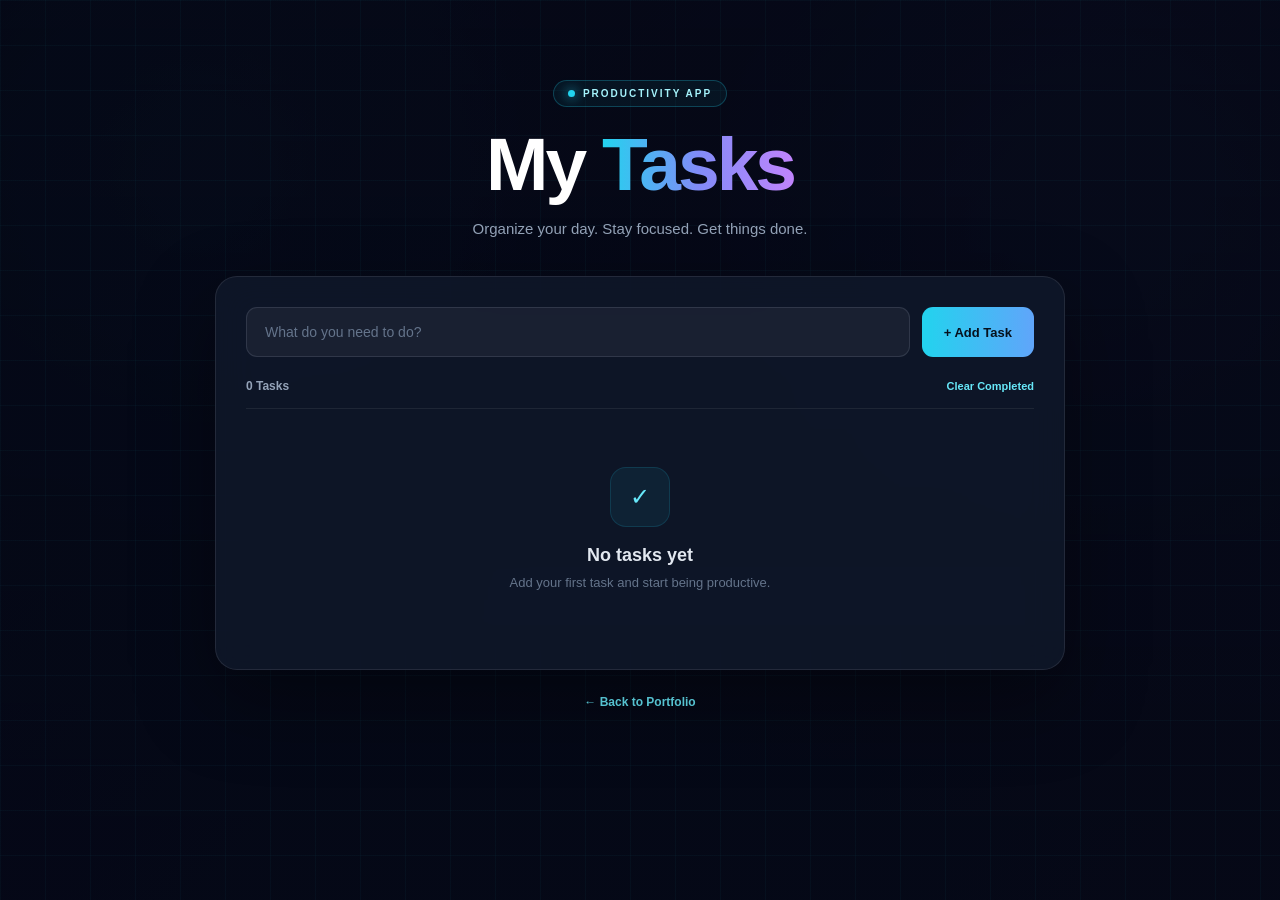
==== commit 75dabaf0: "Add To-Do List App" ====
--- a/index.html
+++ b/index.html
@@ -2,499 +2,100 @@
 <html lang="en">
 
 <head>
-
     <meta charset="UTF-8">
 
-    <meta
-        name="viewport"
-        content="width=device-width, initial-scale=1.0"
-    >
+    <meta name="viewport" content="width=device-width, initial-scale=1.0">
 
-    <meta
-        name="description"
-        content="Noor Fatima — Web Development, AI Solutions and Digital Experiences."
-    >
+    <title>Noor Fatima | To-Do List</title>
 
-    <meta
-        name="keywords"
-        content="Noor Fatima, Web Developer, AI Solutions, Web Development, Python, JavaScript, Portfolio"
-    >
-
-    <meta
-        name="author"
-        content="Noor Fatima"
-    >
-
-    <title>Noor Fatima | Web Development & AI Solutions</title>
-
-    <link
-        rel="preconnect"
-        href="https://fonts.googleapis.com"
-    >
-
-    <link
-        rel="preconnect"
-        href="https://fonts.gstatic.com"
-        crossorigin
-    >
-
-    <link
-        href="https://fonts.googleapis.com/css2?family=DM+Sans:wght@400;500;600;700&family=Playfair+Display:ital,wght@0,500;0,600;1,500;1,600&display=swap"
-        rel="stylesheet"
-    >
-
-    <link
-        rel="stylesheet"
-        href="style.css"
-    >
-
+    <link rel="stylesheet" href="style.css">
 </head>
-
 
 <body>
 
-
-    <!-- =========================================
-         BACKGROUND
-    ========================================== -->
-
+    <!-- Background -->
     <div class="background-grid"></div>
 
 
-    <!-- =========================================
-         NAVIGATION
-    ========================================== -->
+    <!-- Main App -->
+    <main class="app-container">
 
-    <header class="navbar">
+        <!-- Header -->
+        <header class="app-header">
 
-        <a
-            href="#home"
-            class="logo"
-            aria-label="Noor Fatima Home"
-        >
-            NOOR<span>.</span>
-        </a>
+            <div class="status">
+                <span></span>
+                PRODUCTIVITY APP
+            </div>
+
+            <h1>
+                My <span>Tasks</span>
+            </h1>
+
+            <p>
+                Organize your day. Stay focused. Get things done.
+            </p>
+
+        </header>
 
 
-        <nav
-            class="nav-links"
-            aria-label="Main Navigation"
-        >
+        <!-- To-Do Card -->
+        <section class="todo-card">
 
-            <a href="#home">
-                Home
-            </a>
+            <!-- Add Task -->
+            <div class="input-area">
 
-            <a href="#about">
-                About
-            </a>
+                <input
+                    type="text"
+                    id="taskInput"
+                    placeholder="What do you need to do?"
+                    autocomplete="off"
+                >
 
-            <a href="#skills">
-                Expertise
-            </a>
-
-            <a href="#projects">
-                Projects
-            </a>
-
-            <a href="#contact">
-                Contact
-            </a>
-
-        </nav>
-
-    </header>
-
-
-    <main>
-
-
-        <!-- =========================================
-             HERO
-        ========================================== -->
-
-        <section
-            class="hero"
-            id="home"
-        >
-
-            <div class="hero-glow glow-one"></div>
-
-            <div class="hero-glow glow-two"></div>
-
-
-            <div class="hero-content">
-
-
-                <div class="availability">
-
-                    <span></span>
-
-                    Available for Opportunities
-
-                </div>
-
-
-                <p class="hero-small">
-                    WEB DEVELOPMENT • AI • DIGITAL SOLUTIONS
-                </p>
-
-
-                <h1>
-
-                    Noor
-
-                    <span>
-                        Fatima
-                    </span>
-
-                </h1>
-
-
-                <h2>
-
-                    Web Development & AI Solutions
-
-                    <b>|</b>
-
-                    Building Digital Experiences
-
-                </h2>
-
-
-                <p class="hero-description">
-
-                    I build modern, responsive and user-focused
-                    digital experiences while exploring the
-                    possibilities of AI, automation and emerging
-                    technologies.
-
-                </p>
-
-
-                <div class="hero-buttons">
-
-
-                    <a
-                        href="#projects"
-                        class="btn btn-primary"
-                    >
-
-                        Explore My Work
-
-                    </a>
-
-
-                    <a
-                        href="#contact"
-                        class="btn btn-secondary"
-                    >
-
-                        Let's Connect
-
-                    </a>
-
-
-                </div>
-
-
-                <div class="tech-tags">
-
-                    <span>
-                        Web Development
-                    </span>
-
-                    <span>
-                        JavaScript
-                    </span>
-
-                    <span>
-                        Python
-                    </span>
-
-                    <span>
-                        AI & Automation
-                    </span>
-
-                    <span>
-                        GitHub
-                    </span>
-
-                </div>
+                <button id="addTaskBtn">
+                    + Add Task
+                </button>
 
             </div>
 
 
-            <div class="scroll-down">
+            <!-- Task Information -->
+            <div class="task-info">
 
-                SCROLL TO EXPLORE
+                <span id="taskCount">
+                    0 Tasks
+                </span>
 
-                <span>
-                    ↓
-                </span>
+                <button id="clearCompleted">
+                    Clear Completed
+                </button>
 
             </div>
 
-        </section>
 
+            <!-- Tasks -->
+            <div
+                class="tasks-list"
+                id="tasksList"
+            >
 
+                <!-- Empty State -->
+                <div
+                    class="empty-state"
+                    id="emptyState"
+                >
 
-        <!-- =========================================
-             ABOUT
-        ========================================== -->
-
-        <section
-            class="section about"
-            id="about"
-        >
-
-            <div class="container">
-
-
-                <div class="section-heading">
-
-                    <p class="section-label">
-                        ABOUT THE DEVELOPER
-                    </p>
+                    <div class="empty-icon">
+                        ✓
+                    </div>
 
                     <h2>
-
-                        Turning Ideas Into
-
-                        <span>
-                            Digital Experiences
-                        </span>
-
+                        No tasks yet
                     </h2>
 
-                </div>
-
-
-                <div class="about-grid">
-
-
-                    <!-- ABOUT CONTENT -->
-
-                    <div class="about-content">
-
-
-                        <p class="about-intro">
-
-                            Technology is more than code —
-                            it's a way to turn ideas into
-                            useful experiences.
-
-                        </p>
-
-
-                        <p>
-
-                            I'm Noor Fatima, a BS Information
-                            Technology student and aspiring
-                            technology professional with a strong
-                            interest in web development, AI and
-                            digital solutions.
-
-                        </p>
-
-
-                        <p>
-
-                            I enjoy creating clean, responsive
-                            and user-focused websites using
-                            HTML, CSS and JavaScript, while
-                            continuously strengthening my
-                            programming skills with Python.
-
-                        </p>
-
-
-                        <p>
-
-                            Alongside development, I'm exploring
-                            AI, automation, cybersecurity and
-                            modern technology workflows through
-                            hands-on projects and learning
-                            experiences.
-
-                        </p>
-
-
-                        <p>
-
-                            My focus is simple:
-
-                            <strong>
-                                keep learning, build practical
-                                solutions and create meaningful
-                                digital experiences.
-                            </strong>
-
-                        </p>
-
-
-                        <div class="about-stats">
-
-
-                            <div class="stat">
-
-                                <strong>
-                                    01
-                                </strong>
-
-                                <span>
-                                    Developer
-                                </span>
-
-                            </div>
-
-
-                            <div class="stat">
-
-                                <strong>
-                                    05+
-                                </strong>
-
-                                <span>
-                                    Core Technologies
-                                </span>
-
-                            </div>
-
-
-                            <div class="stat">
-
-                                <strong>
-                                    ∞
-                                </strong>
-
-                                <span>
-                                    Curiosity
-                                </span>
-
-                            </div>
-
-
-                        </div>
-
-                    </div>
-
-
-
-                    <!-- CODE CARD -->
-
-                    <div class="code-card">
-
-
-                        <div class="code-top">
-
-
-                            <div class="code-dots">
-
-                                <span></span>
-
-                                <span></span>
-
-                                <span></span>
-
-                            </div>
-
-
-                            <p>
-                                NoorFatima.js
-                            </p>
-
-
-                        </div>
-
-
-
-                        <div class="code-content">
-
-
-                            <p>
-
-                                <span class="purple">
-                                    const
-                                </span>
-
-                                Noor =
-
-                                <span class="yellow">
-                                    {
-                                </span>
-
-                            </p>
-
-
-                            <p class="indent">
-
-                                role:
-
-                                <span class="green">
-                                    "Developer"
-                                </span>,
-
-                            </p>
-
-
-                            <p class="indent">
-
-                                focus:
-
-                                <span class="green">
-                                    "Web + AI"
-                                </span>,
-
-                            </p>
-
-
-                            <p class="indent">
-
-                                stack:
-
-                                <span class="green">
-                                    "HTML, CSS, JS, Python"
-                                </span>,
-
-                            </p>
-
-
-                            <p class="indent">
-
-                                mindset:
-
-                                <span class="green">
-                                    "Always Learning"
-                                </span>,
-
-                            </p>
-
-
-                            <p class="indent">
-
-                                goal:
-
-                                <span class="green">
-                                    "Build Useful Things"
-                                </span>
-
-                            </p>
-
-
-                            <p>
-
-                                <span class="yellow">
-                                    };
-                                </span>
-
-                            </p>
-
-
-                        </div>
-
-                    </div>
-
+                    <p>
+                        Add your first task and start being productive.
+                    </p>
 
                 </div>
 
@@ -503,606 +104,20 @@
         </section>
 
 
-
-        <!-- =========================================
-             SKILLS / EXPERTISE
-        ========================================== -->
-
-        <section
-            class="section skills"
-            id="skills"
+        <!-- Back Button -->
+        <a
+            href="#"
+            class="back-link"
+            onclick="history.back(); return false;"
         >
-
-            <div class="container">
-
-
-                <div class="section-heading">
-
-                    <p class="section-label">
-                        TECHNOLOGY & EXPERTISE
-                    </p>
-
-                    <h2>
-
-                        What I
-
-                        <span>
-                            Work With
-                        </span>
-
-                    </h2>
-
-                </div>
-
-
-                <div class="skills-grid">
-
-
-                    <!-- 01 -->
-
-                    <div class="skill-card">
-
-                        <div class="skill-number">
-                            01
-                        </div>
-
-                        <div class="skill-icon">
-                            &lt;/&gt;
-                        </div>
-
-                        <h3>
-                            Web Development
-                        </h3>
-
-                        <p>
-
-                            Creating responsive,
-                            accessible and modern web
-                            interfaces with clean
-                            front-end structure.
-
-                        </p>
-
-                    </div>
-
-
-
-                    <!-- 02 -->
-
-                    <div class="skill-card">
-
-                        <div class="skill-number">
-                            02
-                        </div>
-
-                        <div class="skill-icon">
-                            JS
-                        </div>
-
-                        <h3>
-                            JavaScript
-                        </h3>
-
-                        <p>
-
-                            Building interactive interfaces,
-                            dynamic functionality and
-                            practical browser-based solutions.
-
-                        </p>
-
-                    </div>
-
-
-
-                    <!-- 03 -->
-
-                    <div class="skill-card">
-
-                        <div class="skill-number">
-                            03
-                        </div>
-
-                        <div class="skill-icon">
-                            PY
-                        </div>
-
-                        <h3>
-                            Python
-                        </h3>
-
-                        <p>
-
-                            Developing programming solutions,
-                            automation workflows and
-                            strengthening problem-solving skills.
-
-                        </p>
-
-                    </div>
-
-
-
-                    <!-- 04 -->
-
-                    <div class="skill-card">
-
-                        <div class="skill-number">
-                            04
-                        </div>
-
-                        <div class="skill-icon">
-                            AI
-                        </div>
-
-                        <h3>
-                            AI & Automation
-                        </h3>
-
-                        <p>
-
-                            Exploring AI-powered workflows,
-                            automation and practical ways to
-                            integrate intelligent tools.
-
-                        </p>
-
-                    </div>
-
-
-
-                    <!-- 05 -->
-
-                    <div class="skill-card">
-
-                        <div class="skill-number">
-                            05
-                        </div>
-
-                        <div class="skill-icon">
-                            GH
-                        </div>
-
-                        <h3>
-                            Git & GitHub
-                        </h3>
-
-                        <p>
-
-                            Managing development projects,
-                            tracking changes and maintaining
-                            organized code repositories.
-
-                        </p>
-
-                    </div>
-
-
-
-                    <!-- 06 -->
-
-                    <div class="skill-card">
-
-                        <div class="skill-number">
-                            06
-                        </div>
-
-                        <div class="skill-icon">
-                            +
-                        </div>
-
-                        <h3>
-                            Continuous Learning
-                        </h3>
-
-                        <p>
-
-                            Continuously exploring new
-                            technologies through courses,
-                            internships and practical projects.
-
-                        </p>
-
-                    </div>
-
-
-                </div>
-
-            </div>
-
-        </section>
-
-
-
-        <!-- =========================================
-             PROJECTS
-        ========================================== -->
-
-        <section
-            class="section projects"
-            id="projects"
-        >
-
-            <div class="container">
-
-
-                <div class="section-heading">
-
-                    <p class="section-label">
-                        SELECTED WORK
-                    </p>
-
-                    <h2>
-
-                        Projects Built With
-
-                        <span>
-                            Purpose
-                        </span>
-
-                    </h2>
-
-                </div>
-
-
-
-                <div class="projects-grid">
-
-
-                    <!-- PROJECT 01 -->
-
-                    <article class="project-card">
-
-
-                        <div class="project-top">
-
-                            <span>
-                                01
-                            </span>
-
-                            <span>
-                                HTML • CSS • JS
-                            </span>
-
-                        </div>
-
-
-                        <div class="project-icon">
-                            &lt;/&gt;
-                        </div>
-
-
-                        <h3>
-                            Personal Portfolio
-                        </h3>
-
-
-                        <p>
-
-                            A responsive personal portfolio
-                            designed to present professional
-                            skills, projects, experience and
-                            digital capabilities through a
-                            modern interface.
-
-                        </p>
-
-
-                        <div class="project-tags">
-
-                            <span>
-                                HTML5
-                            </span>
-
-                            <span>
-                                CSS3
-                            </span>
-
-                            <span>
-                                JavaScript
-                            </span>
-
-                            <span>
-                                Responsive
-                            </span>
-
-                        </div>
-
-
-                        <a
-                            href="#home"
-                            class="project-link"
-                        >
-
-                            View Project →
-
-                        </a>
-
-
-                    </article>
-
-
-
-                    <!-- PROJECT 02 -->
-
-                    <article class="project-card">
-
-
-                        <div class="project-top">
-
-                            <span>
-                                02
-                            </span>
-
-                            <span>
-                                JAVASCRIPT
-                            </span>
-
-                        </div>
-
-
-                        <div class="project-icon">
-                            ✓
-                        </div>
-
-
-                        <h3>
-                            To-Do List App
-                        </h3>
-
-
-                        <p>
-
-                            A practical task-management
-                            application designed to help users
-                            organize daily tasks through a
-                            simple and interactive interface.
-
-                        </p>
-
-
-                        <div class="project-tags">
-
-                            <span>
-                                HTML
-                            </span>
-
-                            <span>
-                                CSS
-                            </span>
-
-                            <span>
-                                JavaScript
-                            </span>
-
-                        </div>
-
-
-                        <a
-                            href="todo-list-app/index.html"
-                            class="project-link"
-                        >
-
-                            Open To-Do App →
-
-                        </a>
-
-
-                    </article>
-
-
-
-                    <!-- PROJECT 03 -->
-
-                    <article class="project-card">
-
-
-                        <div class="project-top">
-
-                            <span>
-                                03
-                            </span>
-
-                            <span>
-                                API • JAVASCRIPT
-                            </span>
-
-                        </div>
-
-
-                        <div class="project-icon">
-                            API
-                        </div>
-
-
-                        <h3>
-                            API Based Web App
-                        </h3>
-
-
-                        <p>
-
-                            An interactive web application
-                            concept focused on retrieving and
-                            presenting external data through
-                            JavaScript and API integration.
-
-                        </p>
-
-
-                        <div class="project-tags">
-
-                            <span>
-                                JavaScript
-                            </span>
-
-                            <span>
-                                API
-                            </span>
-
-                            <span>
-                                JSON
-                            </span>
-
-                        </div>
-
-
-                        <a
-                            href="#"
-                            class="project-link"
-                            onclick="return false;"
-                        >
-
-                            Coming Soon →
-
-                        </a>
-
-
-                    </article>
-
-
-                </div>
-
-            </div>
-
-        </section>
-
-
-
-        <!-- =========================================
-             CONTACT
-        ========================================== -->
-
-        <section
-            class="contact"
-            id="contact"
-        >
-
-            <div class="container">
-
-
-                <div class="contact-box">
-
-
-                    <p class="section-label">
-                        HAVE AN IDEA?
-                    </p>
-
-
-                    <h2>
-
-                        Let's Build Something
-
-                        <span>
-                            Meaningful
-                        </span>
-
-                    </h2>
-
-
-                    <p class="contact-description">
-
-                        I'm open to opportunities,
-                        collaborations, internships,
-                        freelance projects and meaningful
-                        conversations around technology.
-
-                    </p>
-
-
-                    <a
-                        href="mailto:noorfatima28122005@gmail.com"
-                        class="email-button"
-                    >
-
-                        <span>
-                            @
-                        </span>
-
-                        noorfatima28122005@gmail.com
-
-                    </a>
-
-
-
-                    <div class="social-links">
-
-
-                        <a
-                            href="https://www.linkedin.com/in/noor-mirza-7b672630a/"
-                            target="_blank"
-                            rel="noopener noreferrer"
-                        >
-
-                            LinkedIn ↗
-
-                        </a>
-
-
-                        <a
-                            href="https://github.com/noorfatima28122005-hub"
-                            target="_blank"
-                            rel="noopener noreferrer"
-                        >
-
-                            GitHub ↗
-
-                        </a>
-
-
-                    </div>
-
-
-                </div>
-
-            </div>
-
-        </section>
-
+            ← Back to Portfolio
+        </a>
 
     </main>
 
 
-
-    <!-- =========================================
-         FOOTER
-    ========================================== -->
-
-    <footer>
-
-
-        <div class="footer-logo">
-
-            NOOR<span>.</span>
-
-        </div>
-
-
-        <p>
-
-            Web Development • AI • Continuous Learning
-
-        </p>
-
-
-        <small>
-
-            © 2026 Noor Fatima.
-            All Rights Reserved.
-
-        </small>
-
-
-    </footer>
-
-
-
-    <!-- =========================================
-         JAVASCRIPT
-    ========================================== -->
-
+    <!-- JavaScript -->
     <script src="script.js"></script>
-
 
 </body>
 
--- a/style.css
+++ b/style.css
@@ -1,7 +1,6 @@
-/* =========================================================
-   NOOR FATIMA PORTFOLIO
-   PREMIUM BRIGHT AURORA THEME
-========================================================= */
+/* =========================================
+   NOOR FATIMA — TO-DO LIST APP
+========================================= */
 
 * {
     margin: 0;
@@ -13,4055 +12,751 @@
     scroll-behavior: smooth;
 }
 
+html,
 body {
+    width: 100%;
+    max-width: 100%;
+    overflow-x: hidden;
+}
+
+body {
+    min-height: 100vh;
+
     font-family: "Segoe UI", Arial, sans-serif;
-    background: #f4f9ff;
-    color: #17243a;
-    line-height: 1.6;
-    overflow-x: hidden;
-}
-
-:root {
-    --bg: #f4f9ff;
-    --bg-soft: #edf6ff;
-    --white: #ffffff;
-
-    --navy: #17243a;
-    --navy-light: #33445b;
-
-    --blue: #087fce;
-    --blue-bright: #00a8e8;
-
-    --violet: #7257e8;
-    --violet-light: #927fff;
-
-    --text: #42546b;
-    --text-light: #60738a;
-
-    --border: #dce9f5;
-
-    --shadow: rgba(31, 73, 112, 0.10);
-    --shadow-hover: rgba(31, 73, 112, 0.18);
-}
-
-a {
-    color: inherit;
-    text-decoration: none;
-}
-
-::selection {
-    background: #00a8e8;
-    color: white;
-}
-
-
-/* =========================================================
-   BACKGROUND
-========================================================= */
-
-body {
+
+    color: #e2e8f0;
+
     background:
         radial-gradient(
-            circle at 5% 10%,
-            rgba(0, 168, 232, 0.10),
-            transparent 25%
+            circle at 15% 20%,
+            rgba(34, 211, 238, 0.10),
+            transparent 30%
         ),
         radial-gradient(
-            circle at 95% 15%,
-            rgba(114, 87, 232, 0.09),
-            transparent 27%
+            circle at 85% 25%,
+            rgba(129, 140, 248, 0.12),
+            transparent 30%
         ),
-        #f4f9ff;
-}
+        linear-gradient(
+            135deg,
+            #050816,
+            #0b1025,
+            #111827
+        );
+}
+
+/* =========================================
+   TECH BACKGROUND
+========================================= */
 
 .background-grid {
     position: fixed;
+
     inset: 0;
 
-    z-index: -10;
-
-    pointer-events: none;
+    z-index: -2;
+
+    background:
+        linear-gradient(
+            rgba(5, 8, 22, 0.88),
+            rgba(5, 8, 22, 0.94)
+        ),
+        url("tech-background.png");
+
+    background-size: cover;
+
+    background-position: center;
+}
+
+.background-grid::after {
+    content: "";
+
+    position: absolute;
+
+    inset: 0;
 
     background-image:
         linear-gradient(
-            rgba(8, 127, 206, 0.035) 1px,
+            rgba(34, 211, 238, 0.035) 1px,
             transparent 1px
         ),
         linear-gradient(
             90deg,
-            rgba(8, 127, 206, 0.035) 1px,
+            rgba(34, 211, 238, 0.035) 1px,
             transparent 1px
         );
 
-    background-size: 55px 55px;
-}
-
-
-/* =========================================================
-   CONTAINER
-========================================================= */
-
-.container {
-    width: min(1120px, 90%);
+    background-size: 45px 45px;
+}
+
+/* =========================================
+   MAIN CONTAINER
+========================================= */
+
+.app-container {
+    width: min(850px, 92%);
+
+    max-width: 850px;
+
+    min-width: 0;
+
     margin: auto;
-}
-
-
-/* =========================================================
-   NAVIGATION
-========================================================= */
-
-.navbar {
-    position: fixed;
-
-    top: 0;
-    left: 0;
-
-    width: 100%;
-
-    min-height: 76px;
-
-    padding: 0 6%;
-
-    display: flex;
+
+    padding: 80px 0;
+}
+
+/* =========================================
+   HEADER
+========================================= */
+
+.app-header {
+    width: 100%;
+
+    text-align: center;
+
+    margin-bottom: 35px;
+}
+
+.status {
+    display: inline-flex;
+
     align-items: center;
-    justify-content: space-between;
-
-    z-index: 100;
-
-    background: rgba(255, 255, 255, 0.92);
-
-    border-bottom: 1px solid #e1edf7;
-
-    backdrop-filter: blur(18px);
-}
-
-.logo {
-    color: #15243a;
-
-    font-size: 23px;
-
-    font-weight: 900;
+
+    justify-content: center;
+
+    gap: 8px;
+
+    padding: 7px 14px;
+
+    margin-bottom: 20px;
+
+    border-radius: 50px;
+
+    color: #a5f3fc;
+
+    background:
+        rgba(34, 211, 238, 0.06);
+
+    border:
+        1px solid rgba(34, 211, 238, 0.25);
+
+    font-size: 10px;
+
+    font-weight: 800;
 
     letter-spacing: 2px;
 }
 
-.logo span {
-    color: var(--blue);
-}
-
-.nav-links {
-    display: flex;
-
-    align-items: center;
-
-    gap: 30px;
-}
-
-.nav-links a {
-    position: relative;
-
-    color: #52657c;
-
-    font-size: 13px;
-
-    font-weight: 700;
-
-    transition: 0.3s ease;
-}
-
-.nav-links a:hover {
-    color: var(--blue);
-}
-
-.nav-links a::after {
-    content: "";
-
-    position: absolute;
-
-    left: 50%;
-    bottom: -8px;
-
-    width: 0;
-    height: 2px;
-
+.status span {
+    width: 7px;
+
+    height: 7px;
+
+    flex-shrink: 0;
+
+    border-radius: 50%;
+
+    background: #22d3ee;
+
+    box-shadow:
+        0 0 12px #22d3ee;
+}
+
+.app-header h1 {
+    color: #ffffff;
+
+    font-size:
+        clamp(45px, 8vw, 75px);
+
+    line-height: 1;
+
+    letter-spacing: -3px;
+
+    margin-bottom: 15px;
+}
+
+.app-header h1 span {
     background:
         linear-gradient(
             90deg,
-            var(--blue-bright),
-            var(--violet)
+            #22d3ee,
+            #818cf8,
+            #c084fc
         );
 
-    transform: translateX(-50%);
+    -webkit-background-clip: text;
+
+    background-clip: text;
+
+    color: transparent;
+}
+
+.app-header p {
+    color: #94a3b8;
+
+    font-size: 15px;
+
+    line-height: 1.6;
+}
+
+/* =========================================
+   TODO CARD
+========================================= */
+
+.todo-card {
+    width: 100%;
+
+    max-width: 100%;
+
+    min-width: 0;
+
+    padding: 30px;
+
+    border-radius: 22px;
+
+    background:
+        rgba(15, 23, 42, 0.88);
+
+    border:
+        1px solid rgba(255, 255, 255, 0.09);
+
+    box-shadow:
+        0 30px 80px rgba(0, 0, 0, 0.35);
+
+    backdrop-filter: blur(18px);
+}
+
+/* =========================================
+   INPUT AREA
+========================================= */
+
+.input-area {
+    display: flex;
+
+    width: 100%;
+
+    min-width: 0;
+
+    gap: 12px;
+
+    margin-bottom: 22px;
+}
+
+.input-area input {
+    flex: 1;
+
+    width: 100%;
+
+    min-width: 0;
+
+    max-width: 100%;
+
+    padding: 16px 18px;
+
+    color: #ffffff;
+
+    background:
+        rgba(255, 255, 255, 0.05);
+
+    border:
+        1px solid rgba(148, 163, 184, 0.18);
+
+    border-radius: 11px;
+
+    outline: none;
+
+    font-size: 14px;
 
     transition: 0.3s ease;
 }
 
-.nav-links a:hover::after {
-    width: 75%;
-}
-
-
-/* =========================================================
-   HERO
-========================================================= */
-
-.hero {
-    position: relative;
-
-    min-height: 100vh;
-
-    padding: 150px 20px 100px;
-
-    display: flex;
-
-    align-items: center;
-    justify-content: center;
-
-    text-align: center;
-
-    overflow: hidden;
-
-    background:
-        radial-gradient(
-            circle at 15% 50%,
-            rgba(0, 168, 232, 0.12),
-            transparent 30%
-        ),
-        radial-gradient(
-            circle at 85% 35%,
-            rgba(114, 87, 232, 0.11),
-            transparent 32%
-        ),
-        linear-gradient(
-            135deg,
-            #f8fcff,
-            #edf7ff
-        );
-}
-
-.hero-content {
-    position: relative;
-
-    z-index: 2;
-
-    max-width: 900px;
-}
-
-.hero-glow {
-    position: absolute;
-
-    border-radius: 50%;
-
-    filter: blur(90px);
-
-    pointer-events: none;
-}
-
-.glow-one {
-    width: 300px;
-    height: 300px;
-
-    left: -100px;
-    top: 30%;
-
-    background:
-        rgba(0, 168, 232, 0.12);
-}
-
-.glow-two {
-    width: 350px;
-    height: 350px;
-
-    right: -100px;
-    top: 15%;
-
-    background:
-        rgba(114, 87, 232, 0.10);
-}
-
-
-/* =========================================================
-   AVAILABILITY
-========================================================= */
-
-.availability {
-    display: inline-flex;
-
-    align-items: center;
-
-    gap: 9px;
-
-    margin-bottom: 25px;
-
-    padding: 9px 17px;
-
-    color: #0876a7;
-
-    background:
-        #e7f8ff;
-
-    border:
-        1px solid #b9eafa;
-
-    border-radius: 50px;
-
-    font-size: 12px;
-
-    font-weight: 800;
-}
-
-.availability span {
-    width: 8px;
-    height: 8px;
-
-    border-radius: 50%;
-
-    background: #00a8e8;
+.input-area input::placeholder {
+    color: #64748b;
+}
+
+.input-area input:focus {
+    border-color: #22d3ee;
 
     box-shadow:
-        0 0 12px rgba(0, 168, 232, 0.55);
-}
-
-
-/* =========================================================
-   HERO TEXT
-========================================================= */
-
-.hero-small {
-    color: #087fce;
-
-    font-size: 13px;
-
-    font-weight: 900;
-
-    letter-spacing: 4px;
-
-    margin-bottom: 13px;
-}
-
-.hero h1 {
-    color: #17243a;
-
-    font-size:
-        clamp(58px, 9vw, 105px);
-
-    line-height: 1;
-
-    letter-spacing: -4px;
-
-    font-weight: 900;
-
-    margin-bottom: 25px;
-}
-
-.hero h1 span {
-    background:
-        linear-gradient(
-            100deg,
-            #008ed0,
-            #00a8e8,
-            #7257e8
-        );
-
-    -webkit-background-clip: text;
-    background-clip: text;
-
-    -webkit-text-fill-color: transparent;
-}
-
-.hero h2 {
-    color: #33455d;
-
-    font-size:
-        clamp(18px, 2.5vw, 25px);
-
-    font-weight: 650;
-
-    margin-bottom: 18px;
-}
-
-.hero h2 b {
-    color: #00a8e8;
-
-    padding: 0 8px;
-}
-
-.hero-description {
-    max-width: 700px;
-
-    margin: 0 auto 32px;
-
-    color: #52657b;
-
-    font-size: 17px;
-
-    line-height: 1.8;
-}
-
-
-/* =========================================================
-   BUTTONS
-========================================================= */
-
-.hero-buttons {
-    display: flex;
-
-    justify-content: center;
-
-    gap: 14px;
-
-    flex-wrap: wrap;
-
-    margin-bottom: 30px;
-}
-
-.btn {
-    display: inline-flex;
-
-    align-items: center;
-    justify-content: center;
-
-    padding: 14px 27px;
-
-    border-radius: 9px;
-
-    font-size: 13px;
-
-    font-weight: 800;
-
-    transition: 0.3s ease;
-}
-
-.btn-primary {
-    color: white;
-
-    background:
-        linear-gradient(
-            135deg,
-            #008ed0,
-            #00a8e8,
-            #7257e8
-        );
-
-    box-shadow:
-        0 12px 30px
-        rgba(0, 142, 208, 0.22);
-}
-
-.btn-primary:hover {
-    transform: translateY(-4px);
-
-    box-shadow:
-        0 18px 40px
-        rgba(0, 142, 208, 0.30);
-}
-
-.btn-secondary {
-    color: #087fce;
-
-    background: white;
-
-    border:
-        1px solid #c9e1f2;
-}
-
-.btn-secondary:hover {
-    color: #7257e8;
-
-    border-color:
-        #aeb9f2;
-
-    transform: translateY(-4px);
-}
-
-
-/* =========================================================
-   TECHNOLOGY TAGS
-========================================================= */
-
-.tech-tags {
-    display: flex;
-
-    justify-content: center;
-
-    flex-wrap: wrap;
-
-    gap: 9px;
-}
-
-.tech-tags span {
-    padding: 7px 13px;
-
-    color: #52677d;
-
-    background: white;
-
-    border:
-        1px solid #d7e6f2;
-
-    border-radius: 6px;
-
-    font-size: 11px;
-
-    font-weight: 700;
-
-    box-shadow:
-        0 5px 15px rgba(31, 73, 112, 0.05);
-
-    transition: 0.3s ease;
-}
-
-.tech-tags span:hover {
-    color: #087fce;
-
-    border-color:
-        #8bdcf5;
-
-    transform: translateY(-2px);
-}
-
-
-/* =========================================================
-   SCROLL
-========================================================= */
-
-.scroll-down {
-    position: absolute;
-
-    bottom: 24px;
-    left: 50%;
-
-    transform: translateX(-50%);
-
-    color: #73879c;
-
-    font-size: 9px;
-
-    letter-spacing: 2px;
-}
-
-.scroll-down span {
-    color: #00a8e8;
-
-    margin-left: 7px;
-}
-
-
-/* =========================================================
-   SECTIONS
-========================================================= */
-
-.section {
-    position: relative;
-
-    padding: 110px 0;
-
-    background: #ffffff;
-}
-
-.section:nth-of-type(even) {
-    background: #f2f8fd;
-}
-
-.section-heading {
-    margin-bottom: 55px;
-}
-
-.section-label {
-    color: #087fce;
-
-    font-size: 11px;
-
-    font-weight: 900;
-
-    letter-spacing: 3px;
-
-    margin-bottom: 11px;
-}
-
-.section-heading h2 {
-    color: #17243a;
-
-    font-size:
-        clamp(40px, 5vw, 58px);
-
-    line-height: 1.1;
-
-    font-weight: 900;
-}
-
-.section-heading h2 span {
+        0 0 0 3px rgba(34, 211, 238, 0.08);
+}
+
+.input-area button {
+    flex-shrink: 0;
+
+    border: none;
+
+    padding: 0 22px;
+
+    min-height: 48px;
+
+    border-radius: 11px;
+
+    cursor: pointer;
+
+    color: #06111d;
+
     background:
         linear-gradient(
             90deg,
-            #008ed0,
-            #7257e8
+            #22d3ee,
+            #60a5fa
         );
 
-    -webkit-background-clip: text;
-    background-clip: text;
-
-    -webkit-text-fill-color: transparent;
-}
-
-
-/* =========================================================
-   ABOUT
-========================================================= */
-
-.about {
-    background: #ffffff;
-}
-
-.about-grid {
-    display: grid;
-
-    grid-template-columns:
-        1fr 0.9fr;
-
-    gap: 60px;
+    font-weight: 800;
+
+    font-size: 13px;
+
+    transition: 0.3s ease;
+}
+
+.input-area button:hover {
+    transform: translateY(-2px);
+
+    box-shadow:
+        0 10px 25px rgba(34, 211, 238, 0.18);
+}
+
+/* =========================================
+   TASK INFORMATION
+========================================= */
+
+.task-info {
+    display: flex;
 
     align-items: center;
-}
-
-.about-intro {
-    color: #17243a !important;
-
-    font-size: 27px !important;
-
-    font-weight: 850;
-
-    line-height: 1.35 !important;
-
-    margin-bottom: 25px !important;
-}
-
-.about-content p {
-    color: #50647b;
-
-    font-size: 15px;
-
-    line-height: 1.9;
-
-    margin-bottom: 15px;
-}
-
-
-/* =========================================================
-   STATS
-========================================================= */
-
-.about-stats {
-    display: grid;
-
-    grid-template-columns:
-        repeat(3, 1fr);
-
-    gap: 12px;
-
-    margin-top: 30px;
-}
-
-.stat {
-    padding: 20px;
-
-    background: #f7fbff;
-
-    border:
-        1px solid #dceaf5;
-
-    border-radius: 13px;
-
-    box-shadow:
-        0 12px 30px var(--shadow);
-
-    transition: 0.3s ease;
-}
-
-.stat:hover {
-    transform: translateY(-5px);
-
-    border-color:
-        #9edff5;
-
-    box-shadow:
-        0 18px 40px var(--shadow-hover);
-}
-
-.stat strong {
-    display: block;
-
-    color: #008ed0;
-
-    font-size: 25px;
-}
-
-.stat span {
-    color: #63778d;
+
+    justify-content: space-between;
+
+    width: 100%;
+
+    max-width: 100%;
+
+    gap: 10px;
+
+    padding-bottom: 15px;
+
+    margin-bottom: 5px;
+
+    border-bottom:
+        1px solid rgba(255, 255, 255, 0.07);
+}
+
+#taskCount {
+    color: #94a3b8;
+
+    font-size: 12px;
+
+    font-weight: 700;
+}
+
+#clearCompleted {
+    border: none;
+
+    background: none;
+
+    color: #67e8f9;
+
+    cursor: pointer;
 
     font-size: 11px;
 
     font-weight: 700;
 }
 
-
-/* =========================================================
-   CODE CARD
-========================================================= */
-
-.code-card {
-    overflow: hidden;
-
-    border-radius: 18px;
-
-    background: #f8fbff;
-
-    border:
-        1px solid #d9e8f4;
-
-    box-shadow:
-        0 25px 55px var(--shadow);
-
-    transition: 0.35s ease;
-}
-
-.code-card:hover {
-    transform: translateY(-6px);
-
-    border-color:
-        #a6dff3;
-}
-
-.code-top {
-    height: 52px;
-
+#clearCompleted:hover {
+    color: #c084fc;
+}
+
+/* =========================================
+   TASK LIST
+========================================= */
+
+.tasks-list {
+    width: 100%;
+
+    max-width: 100%;
+
+    min-width: 0;
+
+    min-height: 200px;
+
+    padding-top: 8px;
+}
+
+.task {
     display: flex;
 
     align-items: center;
 
-    gap: 15px;
-
-    padding: 0 18px;
-
-    background:
-        #edf6fc;
+    width: 100%;
+
+    max-width: 100%;
+
+    min-width: 0;
+
+    gap: 13px;
+
+    padding: 15px 5px;
 
     border-bottom:
-        1px solid #dceaf4;
-}
-
-.code-dots {
-    display: flex;
-
-    gap: 6px;
-}
-
-.code-dots span {
-    width: 9px;
-    height: 9px;
-
-    border-radius: 50%;
-}
-
-.code-dots span:nth-child(1) {
-    background: #ff719d;
-}
-
-.code-dots span:nth-child(2) {
-    background: #f0bd45;
-}
-
-.code-dots span:nth-child(3) {
-    background: #00a8e8;
-}
-
-.code-top p {
-    color: #60748a;
-
-    font-size: 12px;
-
-    font-family: monospace;
-}
-
-.code-content {
-    padding: 30px;
-
-    color: #33455c;
-
-    font-family:
-        "Courier New",
-        monospace;
-
-    font-size: 14px;
-
-    line-height: 2;
-}
-
-.indent {
-    padding-left: 25px;
-}
-
-.purple {
-    color: #7257e8;
-}
-
-.green {
-    color: #079b72;
-}
-
-.yellow {
-    color: #087fce;
-}
-
-
-/* =========================================================
-   SKILLS
-========================================================= */
-
-.skills {
-    background: #f2f8fd;
-}
-
-.skills-grid {
-    display: grid;
-
-    grid-template-columns:
-        repeat(3, 1fr);
-
-    gap: 20px;
-}
-
-.skill-card {
-    position: relative;
-
-    overflow: hidden;
-
-    padding: 30px;
-
-    min-height: 235px;
-
-    background: #ffffff;
-
-    border:
-        1px solid #dceaf5;
-
-    border-radius: 18px;
-
-    box-shadow:
-        0 16px 38px var(--shadow);
-
-    transition: 0.35s ease;
-}
-
-.skill-card:hover {
-    transform: translateY(-8px);
-
-    border-color:
-        #9ddff4;
-
-    box-shadow:
-        0 25px 55px var(--shadow-hover);
-}
-
-.skill-number {
-    position: absolute;
-
-    right: 20px;
-    top: 16px;
-
-    color: #9aacbe;
-
-    font-size: 12px;
-
-    font-weight: 900;
-}
-
-.skill-icon {
-    width: 55px;
-    height: 55px;
-
-    display: flex;
-
-    align-items: center;
-    justify-content: center;
-
-    margin-bottom: 20px;
-
-    border-radius: 14px;
-
-    color: #087fce;
-
-    background: #e8f8ff;
-
-    border:
-        1px solid #bceaf8;
-
-    font-weight: 900;
-}
-
-.skill-card:nth-child(even) .skill-icon {
-    color: #7257e8;
-
-    background: #f0edff;
-
-    border-color: #d4cbff;
-}
-
-.skill-card h3 {
-    color: #17243a;
-
-    font-size: 20px;
-
-    margin-bottom: 10px;
-}
-
-.skill-card p {
-    color: #60748a;
-
-    font-size: 14px;
-
-    line-height: 1.7;
-}
-
-
-/* =========================================================
-   PROJECTS
-========================================================= */
-
-.projects {
-    background: #ffffff;
-}
-
-.projects-grid {
-    display: grid;
-
-    grid-template-columns:
-        repeat(3, 1fr);
-
-    gap: 22px;
-}
-
-.project-card {
-    position: relative;
-
-    overflow: hidden;
-
-    padding: 30px;
-
-    background: #ffffff;
-
-    border:
-        1px solid #dceaf5;
-
-    border-radius: 18px;
-
-    box-shadow:
-        0 17px 42px var(--shadow);
-
-    transition: 0.35s ease;
-}
-
-.project-card:hover {
-    transform: translateY(-8px);
-
-    border-color:
-        #b9b0f7;
-
-    box-shadow:
-        0 27px 60px var(--shadow-hover);
-}
-
-.project-top {
-    display: flex;
-
-    justify-content: space-between;
-
-    color: #7890a5;
-
-    font-size: 10px;
-
-    font-weight: 900;
-
-    letter-spacing: 1px;
-
-    margin-bottom: 25px;
-}
-
-.project-icon {
-    width: 58px;
-    height: 58px;
-
-    display: flex;
-
-    align-items: center;
-    justify-content: center;
-
-    margin-bottom: 20px;
-
-    border-radius: 15px;
-
-    color: #087fce;
-
-    background: #e9f8ff;
-
-    border:
-        1px solid #bceaf8;
-
-    font-family: monospace;
-
-    font-weight: 900;
-}
-
-.project-card:nth-child(2) .project-icon {
-    color: #7257e8;
-
-    background: #f0edff;
-
-    border-color: #d4cbff;
-}
-
-.project-card h3 {
-    color: #17243a;
-
-    font-size: 22px;
-
-    margin-bottom: 12px;
-}
-
-.project-card p {
-    color: #60748a;
-
-    font-size: 14px;
-
-    line-height: 1.8;
-
-    margin-bottom: 20px;
-}
-
-.project-tags {
-    display: flex;
-
-    flex-wrap: wrap;
-
-    gap: 7px;
-
-    margin-bottom: 20px;
-}
-
-.project-tags span {
-    padding: 5px 9px;
-
-    color: #52677d;
-
-    background: #f3f8fc;
-
-    border:
-        1px solid #dce8f1;
-
-    border-radius: 5px;
-
-    font-size: 10px;
-
-    font-weight: 800;
-}
-
-.project-link {
-    color: #087fce;
-
-    font-size: 13px;
-
-    font-weight: 900;
-
-    transition: 0.3s ease;
-}
-
-.project-link:hover {
-    color: #7257e8;
-}
-
-
-/* =========================================================
-   CONTACT
-========================================================= */
-
-.contact {
-    padding: 110px 0 120px;
-
-    background: #f2f8fd;
-}
-
-.contact-box {
-    position: relative;
-
-    overflow: hidden;
-
-    padding: 85px 30px;
-
-    text-align: center;
-
-    border-radius: 24px;
-
-    background:
-        radial-gradient(
-            circle at 10% 25%,
-            rgba(0, 168, 232, 0.10),
-            transparent 30%
-        ),
-        radial-gradient(
-            circle at 90% 30%,
-            rgba(114, 87, 232, 0.09),
-            transparent 35%
-        ),
-        #ffffff;
-
-    border:
-        1px solid #d9e8f4;
-
-    box-shadow:
-        0 30px 65px var(--shadow);
-}
-
-.contact h2 {
-    color: #17243a;
-
-    font-size:
-        clamp(42px, 6vw, 65px);
-
-    line-height: 1.1;
-
-    margin-bottom: 18px;
-}
-
-.contact h2 span {
-    background:
-        linear-gradient(
-            90deg,
-            #008ed0,
-            #7257e8
-        );
-
-    -webkit-background-clip: text;
-    background-clip: text;
-
-    -webkit-text-fill-color: transparent;
-}
-
-.contact-description {
-    max-width: 650px;
-
-    margin: 0 auto 32px;
-
-    color: #5b6f84;
-
-    font-size: 15px;
-
-    line-height: 1.8;
-}
-
-
-/* =========================================================
-   EMAIL
-========================================================= */
-
-.email-button {
-    display: inline-flex;
-
-    align-items: center;
-
-    gap: 12px;
-
-    padding: 15px 23px;
-
-    color: white;
-
-    background:
-        linear-gradient(
-            135deg,
-            #008ed0,
-            #00a8e8,
-            #7257e8
-        );
-
-    border-radius: 10px;
-
-    font-size: 13px;
-
-    font-weight: 800;
-
-    box-shadow:
-        0 14px 35px
-        rgba(0, 142, 208, 0.22);
-
-    transition: 0.3s ease;
-}
-
-.email-button:hover {
-    transform: translateY(-4px);
-
-    box-shadow:
-        0 20px 45px
-        rgba(0, 142, 208, 0.30);
-}
-
-
-/* =========================================================
-   SOCIAL
-========================================================= */
-
-.social-links {
-    display: flex;
-
-    justify-content: center;
-
-    gap: 13px;
-
-    margin-top: 22px;
-}
-
-.social-links a {
-    min-width: 115px;
-
-    padding: 11px 18px;
-
-    color: #52677d;
-
-    background: #f7fbff;
-
-    border:
-        1px solid #dce8f2;
-
-    border-radius: 9px;
-
-    font-size: 12px;
-
-    font-weight: 800;
-
-    transition: 0.3s ease;
-}
-
-.social-links a:hover {
-    color: #087fce;
-
-    border-color:
-        #9edff5;
-
-    transform: translateY(-3px);
-}
-
-
-/* =========================================================
-   FOOTER
-========================================================= */
-
-footer {
-    padding: 42px 20px;
-
-    text-align: center;
-
-    background: #132238;
-
-    border-top:
-        1px solid #dce8f2;
-}
-
-.footer-logo {
-    color: white;
-
-    font-size: 20px;
-
-    font-weight: 900;
-
-    letter-spacing: 2px;
-
-    margin-bottom: 8px;
-}
-
-.footer-logo span {
-    color: #00c4ef;
-}
-
-footer p {
-    color: #c0d0df;
-
-    font-size: 13px;
-
-    margin-bottom: 8px;
-}
-
-footer small {
-    color: #8da2b7;
-
-    font-size: 11px;
-}
-
-
-/* =========================================================
-   SCROLLBAR
-========================================================= */
-
-::-webkit-scrollbar {
-    width: 8px;
-}
-
-::-webkit-scrollbar-track {
-    background: #edf5fb;
-}
-
-::-webkit-scrollbar-thumb {
-    background:
-        linear-gradient(
-            180deg,
-            #00a8e8,
-            #7257e8
-        );
-
-    border-radius: 20px;
-}
-
-
-/* =========================================================
-   TABLET
-========================================================= */
-
-@media (max-width: 900px) {
-
-    .about-grid {
-        grid-template-columns: 1fr;
-    }
-
-    .skills-grid,
-    .projects-grid {
-        grid-template-columns: repeat(2, 1fr);
-    }
-}
-
-
-/* =========================================================
-   MOBILE
-========================================================= */
-
-@media (max-width: 650px) {
-
-    .navbar {
-        min-height: 72px;
-
-        padding: 14px 5%;
-
-        flex-direction: column;
-
-        gap: 13px;
-    }
-
-    .nav-links {
-        gap: 15px;
-
-        flex-wrap: wrap;
-
-        justify-content: center;
-    }
-
-    .nav-links a {
-        font-size: 12px;
-    }
-
-    .hero {
-        padding: 155px 18px 90px;
-    }
-
-    .hero h1 {
-        font-size: 56px;
-
-        letter-spacing: -3px;
-    }
-
-    .hero h2 {
-        font-size: 17px;
-
-        line-height: 1.6;
-    }
-
-    .hero-description {
-        font-size: 15px;
-    }
-
-    .hero-buttons {
-        flex-direction: column;
-
-        align-items: center;
-    }
-
-    .btn {
-        width: min(100%, 280px);
-    }
-
-    .section {
-        padding: 85px 0;
-    }
-
-    .section-heading {
-        margin-bottom: 40px;
-    }
-
-    .section-heading h2 {
-        font-size: 42px;
-    }
-
-    .skills-grid,
-    .projects-grid {
-        grid-template-columns: 1fr;
-    }
-
-    .about-stats {
-        grid-template-columns: 1fr;
-    }
-
-    .code-content {
-        padding: 22px;
-
-        font-size: 12px;
-
-        overflow-x: auto;
-    }
-
-    .contact {
-        padding: 80px 0;
-    }
-
-    .contact-box {
-        padding: 65px 20px;
-    }
-
-    .contact h2 {
-        font-size: 44px;
-    }
-
-    .email-button {
-        max-width: 100%;
-
-        font-size: 11px;
-
-        word-break: break-word;
-    }
-
-    .social-links {
-        flex-direction: column;
-
-        align-items: center;
-    }
-
-    .social-links a {
-        width: 150px;
-    }
-
-    .scroll-down {
-        display: none;
-    }
-}
-
-
-/* =========================================================
-   SMALL MOBILE
-========================================================= */
-
-@media (max-width: 400px) {
-
-    .hero h1 {
-        font-size: 48px;
-    }
-
-    .hero h2 {
-        font-size: 15px;
-    }
-
-    .section-heading h2 {
-        font-size: 38px;
-    }
-
-    .project-card,
-    .skill-card {
-        padding: 24px;
-    }
-}
-/* =========================================================
-   PREMIUM HERO SECTION
-   NOOR FATIMA PORTFOLIO
-========================================================= */
-
-.hero {
-    position: relative;
-    min-height: 100vh;
-
-    display: flex;
-    align-items: center;
-    justify-content: center;
-
-    padding: 150px 20px 110px;
-
-    text-align: center;
-    overflow: hidden;
-
-    background:
-        radial-gradient(
-            circle at 15% 35%,
-            rgba(0, 168, 232, 0.13),
-            transparent 28%
-        ),
-        radial-gradient(
-            circle at 85% 25%,
-            rgba(114, 87, 232, 0.12),
-            transparent 30%
-        ),
-        radial-gradient(
-            circle at 50% 100%,
-            rgba(0, 168, 232, 0.07),
-            transparent 35%
-        ),
-        linear-gradient(
-            135deg,
-            #fbfdff 0%,
-            #f1f8ff 50%,
-            #f7f5ff 100%
-        );
-}
-
-
-/* ---------------------------------------------------------
-   HERO DECORATIVE GLOW
---------------------------------------------------------- */
-
-.hero::before {
-    content: "";
-
-    position: absolute;
-
-    width: 520px;
-    height: 520px;
-
-    top: -260px;
-    left: -180px;
-
-    border-radius: 50%;
-
-    background:
-        radial-gradient(
-            circle,
-            rgba(0, 168, 232, 0.10),
-            transparent 68%
-        );
-
-    filter: blur(15px);
-
-    pointer-events: none;
-}
-
-
-.hero::after {
-    content: "";
-
-    position: absolute;
-
-    width: 480px;
-    height: 480px;
-
-    right: -180px;
-    bottom: -240px;
-
-    border-radius: 50%;
-
-    background:
-        radial-gradient(
-            circle,
-            rgba(114, 87, 232, 0.10),
-            transparent 68%
-        );
-
-    filter: blur(15px);
-
-    pointer-events: none;
-}
-
-
-/* ---------------------------------------------------------
-   GRID EFFECT
---------------------------------------------------------- */
-
-.hero {
-    background-image:
-        linear-gradient(
-            rgba(8, 127, 206, 0.025) 1px,
-            transparent 1px
-        ),
-        linear-gradient(
-            90deg,
-            rgba(8, 127, 206, 0.025) 1px,
-            transparent 1px
-        ),
-        radial-gradient(
-            circle at 15% 35%,
-            rgba(0, 168, 232, 0.13),
-            transparent 28%
-        ),
-        radial-gradient(
-            circle at 85% 25%,
-            rgba(114, 87, 232, 0.12),
-            transparent 30%
-        ),
-        linear-gradient(
-            135deg,
-            #fbfdff 0%,
-            #f1f8ff 50%,
-            #f7f5ff 100%
-        );
-
-    background-size:
-        45px 45px,
-        45px 45px,
-        auto,
-        auto,
-        auto;
-}
-
-
-/* ---------------------------------------------------------
-   HERO CONTENT
---------------------------------------------------------- */
-
-.hero-content {
-    position: relative;
-
-    z-index: 5;
-
-    width: min(920px, 100%);
-
-    margin: auto;
-}
-
-
-/* ---------------------------------------------------------
-   AVAILABILITY BADGE
---------------------------------------------------------- */
-
-.availability {
-    display: inline-flex;
-
-    align-items: center;
-    justify-content: center;
-
-    gap: 9px;
-
-    padding: 9px 17px;
-
-    margin-bottom: 25px;
-
-    color: #0876a7;
-
-    background:
-        rgba(255, 255, 255, 0.85);
-
-    border:
-        1px solid rgba(0, 168, 232, 0.25);
-
-    border-radius: 50px;
-
-    box-shadow:
-        0 8px 25px rgba(0, 126, 190, 0.08);
-
-    backdrop-filter: blur(12px);
-
-    font-size: 11px;
-
-    font-weight: 800;
-
-    letter-spacing: 0.3px;
+        1px solid rgba(255, 255, 255, 0.06);
 
     animation:
-        heroBadge 4s ease-in-out infinite;
-}
-
-.availability span {
-    width: 8px;
-    height: 8px;
-
-    flex-shrink: 0;
-
-    border-radius: 50%;
-
-    background: #00b879;
-
-    box-shadow:
-        0 0 0 4px rgba(0, 184, 121, 0.10),
-        0 0 15px rgba(0, 184, 121, 0.45);
-}
-
-
-/* ---------------------------------------------------------
-   HELLO TEXT
---------------------------------------------------------- */
-
-.hero-small {
-    margin-bottom: 13px;
-
-    color: #087fce;
-
-    font-size: 12px;
-
-    font-weight: 900;
-
-    letter-spacing: 5px;
-
-    text-transform: uppercase;
-}
-
-
-/* ---------------------------------------------------------
-   MAIN NAME
---------------------------------------------------------- */
-
-.hero h1 {
-    margin-bottom: 22px;
-
-    color: #17243a;
-
-    font-size:
-        clamp(64px, 10vw, 112px);
-
-    font-weight: 900;
-
-    line-height: 0.95;
-
-    letter-spacing: -5px;
-
-    text-shadow:
-        0 8px 30px rgba(31, 73, 112, 0.08);
-}
-
-.hero h1 span {
-    position: relative;
-
-    background:
-        linear-gradient(
-            100deg,
-            #007fc4 0%,
-            #00a8e8 40%,
-            #6252df 100%
-        );
-
-    -webkit-background-clip: text;
-    background-clip: text;
-
-    -webkit-text-fill-color: transparent;
-}
-
-
-/* ---------------------------------------------------------
-   GRADIENT UNDERLINE
---------------------------------------------------------- */
-
-.hero h1 span::after {
-    content: "";
-
-    position: absolute;
-
-    left: 5%;
-    right: 5%;
-
-    bottom: -8px;
-
-    height: 4px;
-
-    border-radius: 10px;
-
-    background:
-        linear-gradient(
-            90deg,
-            #00a8e8,
-            #7257e8
-        );
-
-    opacity: 0.75;
-}
-
-
-/* ---------------------------------------------------------
-   ROLE
---------------------------------------------------------- */
-
-.hero h2 {
-    margin-bottom: 18px;
-
-    color: #33455d;
-
-    font-size:
-        clamp(18px, 2.4vw, 25px);
-
-    font-weight: 650;
-
-    line-height: 1.5;
-
-    letter-spacing: -0.2px;
-}
-
-.hero h2 b {
-    color: #00a8e8;
-
-    font-weight: 900;
-
-    padding: 0 8px;
-}
-
-
-/* ---------------------------------------------------------
-   DESCRIPTION
---------------------------------------------------------- */
-
-.hero-description {
-    width: min(680px, 100%);
-
-    margin: 0 auto 32px;
-
-    color: #52657b;
-
-    font-size: 16px;
-
-    line-height: 1.85;
-
-    font-weight: 450;
-}
-
-
-/* ---------------------------------------------------------
-   BUTTON AREA
---------------------------------------------------------- */
-
-.hero-buttons {
-    display: flex;
-
-    align-items: center;
-    justify-content: center;
-
-    gap: 13px;
-
-    flex-wrap: wrap;
-
-    margin-bottom: 31px;
-}
-
-
-/* ---------------------------------------------------------
-   PRIMARY BUTTON
---------------------------------------------------------- */
-
-.hero .btn-primary {
-    position: relative;
-
-    overflow: hidden;
-
-    color: #ffffff;
-
-    background:
-        linear-gradient(
-            110deg,
-            #007fc4,
-            #00a8e8 48%,
-            #7257e8
-        );
-
-    border: 1px solid rgba(255, 255, 255, 0.35);
-
-    box-shadow:
-        0 12px 28px rgba(0, 142, 208, 0.22);
-
-    transition:
-        transform 0.3s ease,
-        box-shadow 0.3s ease;
-}
-
-.hero .btn-primary::before {
-    content: "";
-
-    position: absolute;
-
-    top: 0;
-    left: -120%;
-
-    width: 80%;
-    height: 100%;
-
-    background:
-        linear-gradient(
-            90deg,
-            transparent,
-            rgba(255, 255, 255, 0.35),
-            transparent
-        );
-
-    transform: skewX(-20deg);
-
-    transition: left 0.6s ease;
-}
-
-.hero .btn-primary:hover::before {
-    left: 130%;
-}
-
-.hero .btn-primary:hover {
-    transform: translateY(-5px);
-
-    box-shadow:
-        0 18px 38px rgba(0, 142, 208, 0.30);
-}
-
-
-/* ---------------------------------------------------------
-   SECONDARY BUTTON
---------------------------------------------------------- */
-
-.hero .btn-secondary {
-    color: #087fce;
-
-    background:
-        rgba(255, 255, 255, 0.82);
-
-    border:
-        1px solid #c9e1f2;
-
-    box-shadow:
-        0 8px 22px rgba(31, 73, 112, 0.06);
-
-    backdrop-filter: blur(10px);
-
-    transition:
-        transform 0.3s ease,
-        border-color 0.3s ease,
-        color 0.3s ease,
-        box-shadow 0.3s ease;
-}
-
-.hero .btn-secondary:hover {
-    color: #7257e8;
-
-    border-color: #b4a9f2;
-
-    transform: translateY(-5px);
-
-    box-shadow:
-        0 15px 32px rgba(31, 73, 112, 0.10);
-}
-
-
-/* ---------------------------------------------------------
-   TECHNOLOGY TAGS
---------------------------------------------------------- */
-
-.tech-tags {
-    display: flex;
-
-    align-items: center;
-    justify-content: center;
-
-    gap: 8px;
-
-    flex-wrap: wrap;
-}
-
-.tech-tags span {
-    padding: 7px 12px;
-
-    color: #52677d;
-
-    background:
-        rgba(255, 255, 255, 0.78);
-
-    border:
-        1px solid #d8e7f2;
-
-    border-radius: 7px;
-
-    box-shadow:
-        0 5px 16px rgba(31, 73, 112, 0.045);
-
-    backdrop-filter: blur(8px);
-
-    font-size: 10px;
-
-    font-weight: 800;
-
-    transition:
-        transform 0.25s ease,
-        color 0.25s ease,
-        border-color 0.25s ease;
-}
-
-.tech-tags span:hover {
-    color: #087fce;
-
-    border-color: #91d9f2;
-
-    transform: translateY(-3px);
-}
-
-
-/* ---------------------------------------------------------
-   EXISTING GLOW ELEMENTS
---------------------------------------------------------- */
-
-.hero-glow {
-    position: absolute;
-
-    border-radius: 50%;
-
-    pointer-events: none;
-
-    filter: blur(70px);
-}
-
-.glow-one {
-    width: 260px;
-    height: 260px;
-
-    left: -100px;
-    top: 40%;
-
-    background:
-        rgba(0, 168, 232, 0.08);
-
-    animation:
-        floatGlowOne 8s ease-in-out infinite;
-}
-
-.glow-two {
-    width: 280px;
-    height: 280px;
-
-    right: -100px;
-    top: 18%;
-
-    background:
-        rgba(114, 87, 232, 0.08);
-
-    animation:
-        floatGlowTwo 9s ease-in-out infinite;
-}
-
-
-/* ---------------------------------------------------------
-   SCROLL INDICATOR
---------------------------------------------------------- */
-
-.scroll-down {
-    position: absolute;
-
-    bottom: 25px;
-    left: 50%;
-
-    z-index: 5;
-
-    transform: translateX(-50%);
-
-    color: #7b8da0;
-
-    font-size: 9px;
-
-    font-weight: 800;
-
-    letter-spacing: 2.5px;
-
-    white-space: nowrap;
-}
-
-.scroll-down span {
-    display: inline-block;
-
-    margin-left: 6px;
-
-    color: #00a8e8;
-
-    font-size: 15px;
-
-    animation:
-        scrollArrow 1.6s ease-in-out infinite;
-}
-
-
-/* =========================================================
-   HERO ANIMATIONS
-========================================================= */
-
-@keyframes heroBadge {
-
-    0%,
-    100% {
-        transform: translateY(0);
-    }
-
-    50% {
-        transform: translateY(-3px);
-    }
-}
-
-@keyframes floatGlowOne {
-
-    0%,
-    100% {
+        taskIn 0.25s ease;
+}
+
+@keyframes taskIn {
+
+    from {
+        opacity: 0;
+
         transform:
-            translate(0, 0);
-    }
-
-    50% {
-        transform:
-            translate(35px, -25px);
-    }
-}
-
-@keyframes floatGlowTwo {
-
-    0%,
-    100% {
-        transform:
-            translate(0, 0);
-    }
-
-    50% {
-        transform:
-            translate(-30px, 30px);
-    }
-}
-
-@keyframes scrollArrow {
-
-    0%,
-    100% {
+            translateY(-7px);
+    }
+
+    to {
+        opacity: 1;
+
         transform:
             translateY(0);
     }
-
-    50% {
-        transform:
-            translateY(5px);
-    }
-}
-
-
-/* =========================================================
-   MOBILE HERO
-========================================================= */
-
-@media (max-width: 650px) {
-
-    .hero {
-        min-height: 100vh;
+}
+
+/* =========================================
+   CHECK BUTTON
+========================================= */
+
+.check-btn {
+    width: 22px;
+
+    height: 22px;
+
+    flex-shrink: 0;
+
+    display: flex;
+
+    align-items: center;
+
+    justify-content: center;
+
+    border:
+        1px solid #475569;
+
+    border-radius: 6px;
+
+    background: transparent;
+
+    color: transparent;
+
+    cursor: pointer;
+
+    transition: 0.25s ease;
+}
+
+.check-btn:hover {
+    border-color: #22d3ee;
+}
+
+.task.completed .check-btn {
+    color: #06111d;
+
+    border-color: #22d3ee;
+
+    background: #22d3ee;
+}
+
+/* =========================================
+   TASK TEXT
+========================================= */
+
+.task-text {
+    flex: 1;
+
+    min-width: 0;
+
+    max-width: 100%;
+
+    color: #e2e8f0;
+
+    font-size: 14px;
+
+    word-break: break-word;
+
+    overflow-wrap: anywhere;
+}
+
+.task.completed .task-text {
+    color: #64748b;
+
+    text-decoration: line-through;
+}
+
+/* =========================================
+   DELETE BUTTON
+========================================= */
+
+.delete-btn {
+    flex-shrink: 0;
+
+    border: none;
+
+    background: transparent;
+
+    color: #64748b;
+
+    cursor: pointer;
+
+    font-size: 18px;
+
+    transition: 0.25s ease;
+}
+
+.delete-btn:hover {
+    color: #fb7185;
+
+    transform: scale(1.1);
+}
+
+/* =========================================
+   EMPTY STATE
+========================================= */
+
+.empty-state {
+    width: 100%;
+
+    max-width: 100%;
+
+    text-align: center;
+
+    padding: 45px 20px;
+}
+
+.empty-icon {
+    width: 60px;
+
+    height: 60px;
+
+    display: flex;
+
+    align-items: center;
+
+    justify-content: center;
+
+    margin: 0 auto 18px;
+
+    border-radius: 16px;
+
+    color: #67e8f9;
+
+    background:
+        rgba(34, 211, 238, 0.07);
+
+    border:
+        1px solid rgba(34, 211, 238, 0.14);
+
+    font-size: 24px;
+}
+
+.empty-state h2 {
+    color: #e2e8f0;
+
+    font-size: 18px;
+
+    margin-bottom: 7px;
+}
+
+.empty-state p {
+    color: #64748b;
+
+    font-size: 13px;
+
+    line-height: 1.6;
+}
+
+/* =========================================
+   BACK LINK
+========================================= */
+
+.back-link {
+    display: block;
+
+    width: fit-content;
+
+    max-width: 100%;
+
+    margin: 25px auto 0;
+
+    color: #67e8f9;
+
+    font-size: 12px;
+
+    font-weight: 800;
+
+    text-decoration: none;
+
+    transition: 0.3s ease;
+}
+
+.back-link:hover {
+    color: #c084fc;
+
+    transform: translateX(-3px);
+}
+
+/* =========================================
+   MOBILE RESPONSIVE
+========================================= */
+
+@media (max-width: 600px) {
+
+    .app-container {
+        width: calc(100% - 24px);
+
+        max-width: none;
+
+        padding: 35px 0;
+    }
+
+    .app-header {
+        margin-bottom: 25px;
+    }
+
+    .status {
+        max-width: 100%;
+
+        font-size: 9px;
+
+        letter-spacing: 1.5px;
 
         padding:
-            155px
-            18px
-            90px;
-    }
-
-    .hero h1 {
-        font-size: 57px;
-
-        letter-spacing: -3px;
-    }
-
-    .hero h1 span::after {
-        height: 3px;
-
-        bottom: -5px;
-    }
-
-    .hero h2 {
+            7px 12px;
+    }
+
+    .app-header h1 {
+        font-size:
+            clamp(38px, 12vw, 55px);
+
+        letter-spacing: -2px;
+
+        word-break: break-word;
+    }
+
+    .app-header p {
+        font-size: 13px;
+
+        line-height: 1.6;
+    }
+
+    .todo-card {
+        width: 100%;
+
+        padding: 18px;
+
+        border-radius: 18px;
+    }
+
+    .input-area {
+        width: 100%;
+
+        flex-direction: column;
+
+        gap: 10px;
+    }
+
+    .input-area input,
+    .input-area button {
+        width: 100%;
+
+        max-width: 100%;
+    }
+
+    .input-area input {
+        min-height: 48px;
+    }
+
+    .input-area button {
+        min-height: 48px;
+
+        padding:
+            0 18px;
+    }
+
+    .task-info {
+        flex-wrap: wrap;
+
+        gap: 10px;
+    }
+
+    .tasks-list {
+        width: 100%;
+
+        min-height: 160px;
+    }
+
+    .task {
+        width: 100%;
+
+        gap: 9px;
+
+        padding: 14px 2px;
+    }
+
+    .task-text {
+        font-size: 13px;
+
+        overflow-wrap: anywhere;
+    }
+
+    .delete-btn {
+        flex-shrink: 0;
+
         font-size: 17px;
-
-        line-height: 1.65;
-    }
-
-    .hero-description {
-        font-size: 14px;
-
-        line-height: 1.8;
-    }
-
-    .hero-buttons {
-        flex-direction: column;
-
-        width: 100%;
-    }
-
-    .hero .btn {
-        width: min(100%, 290px);
-    }
-
-    .tech-tags {
-        max-width: 350px;
-
-        margin: auto;
-    }
-
-    .availability {
-        font-size: 10px;
-    }
-
-    .scroll-down {
-        display: none;
-    }
-}
-
-
-@media (max-width: 400px) {
-
-    .hero h1 {
-        font-size: 49px;
-
-        letter-spacing: -2.5px;
-    }
-
-    .hero h2 {
-        font-size: 15px;
-    }
-
-    .hero-small {
-        font-size: 10px;
-
-        letter-spacing: 4px;
-    }
-}
-/* Remove decorative line under Fatima */
-.hero h1 span::after {
-    display: none;
-}
-/* =========================================================
-   PREMIUM ABOUT SECTION
-========================================================= */
-
-.about {
-    position: relative;
-    overflow: hidden;
-
-    background:
-        radial-gradient(
-            circle at 5% 50%,
-            rgba(0, 168, 232, 0.055),
-            transparent 28%
-        ),
-        #ffffff;
-}
-
-
-/* subtle decorative glow */
-
-.about::before {
-    content: "";
-
-    position: absolute;
-
-    width: 360px;
-    height: 360px;
-
-    left: -180px;
-    top: 35%;
-
-    border-radius: 50%;
-
-    background:
-        radial-gradient(
-            circle,
-            rgba(0, 168, 232, 0.08),
-            transparent 68%
-        );
-
-    filter: blur(20px);
-
-    pointer-events: none;
-}
-
-
-/* ---------------------------------------------------------
-   ABOUT GRID
---------------------------------------------------------- */
-
-.about-grid {
-    position: relative;
-
-    display: grid;
-
-    grid-template-columns:
-        1fr 0.9fr;
-
-    gap: 65px;
-
-    align-items: center;
-}
-
-
-/* ---------------------------------------------------------
-   ABOUT TEXT
---------------------------------------------------------- */
-
-.about-content {
-    position: relative;
-    z-index: 2;
-}
-
-.about-intro {
-    position: relative;
-
-    padding-left: 18px;
-
-    color: #17243a !important;
-
-    font-size:
-        clamp(25px, 3vw, 34px) !important;
-
-    font-weight: 850;
-
-    line-height: 1.3 !important;
-
-    margin-bottom: 25px !important;
-}
-
-.about-intro::before {
-    content: "";
-
-    position: absolute;
-
-    left: 0;
-    top: 5px;
-
-    width: 4px;
-    height: calc(100% - 10px);
-
-    border-radius: 10px;
-
-    background:
-        linear-gradient(
-            180deg,
-            #00a8e8,
-            #7257e8
-        );
-}
-
-
-.about-content > p:not(.about-intro) {
-    color: #52677d;
-
-    font-size: 15px;
-
-    line-height: 1.9;
-
-    margin-bottom: 15px;
-}
-
-
-/* ---------------------------------------------------------
-   ABOUT STATS
---------------------------------------------------------- */
-
-.about-stats {
-    display: grid;
-
-    grid-template-columns:
-        repeat(3, 1fr);
-
-    gap: 13px;
-
-    margin-top: 32px;
-}
-
-.stat {
-    position: relative;
-
-    overflow: hidden;
-
-    padding: 21px 18px;
-
-    background:
-        linear-gradient(
-            145deg,
-            #ffffff,
-            #f5faff
-        );
-
-    border:
-        1px solid #dceaf5;
-
-    border-radius: 14px;
-
-    box-shadow:
-        0 12px 30px
-        rgba(31, 73, 112, 0.07);
-
-    transition:
-        transform 0.3s ease,
-        border-color 0.3s ease,
-        box-shadow 0.3s ease;
-}
-
-.stat::before {
-    content: "";
-
-    position: absolute;
-
-    left: 0;
-    top: 0;
-
-    width: 100%;
-    height: 3px;
-
-    background:
-        linear-gradient(
-            90deg,
-            #00a8e8,
-            #7257e8
-        );
-
-    opacity: 0.8;
-}
-
-.stat:hover {
-    transform: translateY(-6px);
-
-    border-color: #a9dff2;
-
-    box-shadow:
-        0 20px 40px
-        rgba(31, 73, 112, 0.12);
-}
-
-.stat strong {
-    display: block;
-
-    margin-bottom: 3px;
-
-    color: #087fce;
-
-    font-size: 26px;
-
-    font-weight: 900;
-}
-
-.stat:nth-child(2) strong {
-    color: #7257e8;
-}
-
-.stat:nth-child(3) strong {
-    color: #00a879;
-}
-
-.stat span {
-    color: #687c91;
-
-    font-size: 11px;
-
-    font-weight: 750;
-}
-
-
-/* =========================================================
-   PREMIUM CODE CARD
-========================================================= */
-
-.code-card {
-    position: relative;
-
-    overflow: hidden;
-
-    background:
-        linear-gradient(
-            145deg,
-            #ffffff,
-            #f5faff
-        );
-
-    border:
-        1px solid #d7e7f3;
-
-    border-radius: 20px;
-
-    box-shadow:
-        0 25px 55px
-        rgba(31, 73, 112, 0.10);
-
-    transition:
-        transform 0.35s ease,
-        box-shadow 0.35s ease,
-        border-color 0.35s ease;
-}
-
-.code-card::after {
-    content: "";
-
-    position: absolute;
-
-    width: 180px;
-    height: 180px;
-
-    right: -90px;
-    bottom: -90px;
-
-    border-radius: 50%;
-
-    background:
-        radial-gradient(
-            circle,
-            rgba(114, 87, 232, 0.10),
-            transparent 70%
-        );
-
-    pointer-events: none;
-}
-
-.code-card:hover {
-    transform: translateY(-8px);
-
-    border-color: #b9dff0;
-
-    box-shadow:
-        0 32px 65px
-        rgba(31, 73, 112, 0.15);
-}
-
-
-/* ---------------------------------------------------------
-   CODE CARD TOP
---------------------------------------------------------- */
-
-.code-top {
-    height: 54px;
-
-    display: flex;
-
-    align-items: center;
-
-    gap: 14px;
-
-    padding: 0 19px;
-
-    background:
-        linear-gradient(
-            90deg,
-            #edf7fc,
-            #f3f2ff
-        );
-
-    border-bottom:
-        1px solid #dce9f3;
-}
-
-.code-dots {
-    display: flex;
-
-    align-items: center;
-
-    gap: 6px;
-}
-
-.code-dots span {
-    width: 9px;
-    height: 9px;
-
-    border-radius: 50%;
-}
-
-.code-dots span:nth-child(1) {
-    background: #ff719d;
-}
-
-.code-dots span:nth-child(2) {
-    background: #f0bd45;
-}
-
-.code-dots span:nth-child(3) {
-    background: #00b879;
-}
-
-.code-top p {
-    color: #61758a;
-
-    font-size: 12px;
-
-    font-family:
-        "Courier New",
-        monospace;
-
-    font-weight: 700;
-}
-
-
-/* ---------------------------------------------------------
-   CODE CONTENT
---------------------------------------------------------- */
-
-.code-content {
-    position: relative;
-
-    padding: 32px;
-
-    color: #34485f;
-
-    font-family:
-        "Courier New",
-        monospace;
-
-    font-size: 14px;
-
-    line-height: 2.15;
-}
-
-.code-content p {
-    margin: 0;
-}
-
-.code-content .indent {
-    padding-left: 26px;
-}
-
-.code-content .purple {
-    color: #7257e8;
-
-    font-weight: 800;
-}
-
-.code-content .green {
-    color: #079b72;
-
-    font-weight: 700;
-}
-
-.code-content .yellow {
-    color: #087fce;
-
-    font-weight: 800;
-}
-
-
-/* =========================================================
-   ABOUT RESPONSIVE
-========================================================= */
-
-@media (max-width: 900px) {
-
-    .about-grid {
-        grid-template-columns: 1fr;
-
-        gap: 45px;
-    }
-
-    .code-card {
-        max-width: 700px;
-
-        width: 100%;
-
-        margin: auto;
-    }
-}
-
-
-@media (max-width: 650px) {
-
-    .about {
-        padding-top: 80px;
-        padding-bottom: 80px;
-    }
-
-    .about-intro {
-        font-size: 25px !important;
-
-        padding-left: 15px;
-    }
-
-    .about-content > p:not(.about-intro) {
-        font-size: 14px;
-
-        line-height: 1.8;
-    }
-
-    .about-stats {
-        grid-template-columns: 1fr;
-
-        gap: 10px;
-    }
-
-    .stat {
-        padding: 18px;
-    }
-
-    .code-content {
-        padding: 24px 20px;
-
+    }
+
+    .empty-state {
+        padding:
+            35px 10px;
+    }
+
+    .empty-state h2 {
+        font-size: 17px;
+    }
+
+    .empty-state p {
         font-size: 12px;
-
-        overflow-x: auto;
-    }
-}
-/* =========================================================
-   PREMIUM SKILLS SECTION
-========================================================= */
-
-.skills {
-    position: relative;
-    overflow: hidden;
-
-    background:
-        radial-gradient(
-            circle at 95% 20%,
-            rgba(114, 87, 232, 0.07),
-            transparent 30%
-        ),
-        #f2f8fd;
-}
-
-.skills::before {
-    content: "";
-
-    position: absolute;
-
-    width: 420px;
-    height: 420px;
-
-    right: -220px;
-    bottom: -180px;
-
-    border-radius: 50%;
-
-    background:
-        radial-gradient(
-            circle,
-            rgba(0, 168, 232, 0.08),
-            transparent 68%
-        );
-
-    filter: blur(20px);
-
-    pointer-events: none;
-}
-
-
-/* ---------------------------------------------------------
-   SKILLS GRID
---------------------------------------------------------- */
-
-.skills-grid {
-    position: relative;
-    z-index: 2;
-
-    display: grid;
-
-    grid-template-columns:
-        repeat(3, 1fr);
-
-    gap: 20px;
-}
-
-
-/* ---------------------------------------------------------
-   SKILL CARD
---------------------------------------------------------- */
-
-.skill-card {
-    position: relative;
-
-    min-height: 245px;
-
-    padding: 30px;
-
-    overflow: hidden;
-
-    background:
-        linear-gradient(
-            145deg,
-            #ffffff,
-            #f8fbff
-        );
-
-    border:
-        1px solid #d9e8f4;
-
-    border-radius: 18px;
-
-    box-shadow:
-        0 15px 38px
-        rgba(31, 73, 112, 0.07);
-
-    transition:
-        transform 0.35s ease,
-        box-shadow 0.35s ease,
-        border-color 0.35s ease;
-}
-
-
-/* top gradient line */
-
-.skill-card::before {
-    content: "";
-
-    position: absolute;
-
-    left: 0;
-    top: 0;
-
-    width: 100%;
-    height: 3px;
-
-    background:
-        linear-gradient(
-            90deg,
-            #00a8e8,
-            #7257e8
-        );
-
-    transform:
-        scaleX(0.25);
-
-    transform-origin: left;
-
-    transition:
-        transform 0.35s ease;
-}
-
-
-/* soft background glow */
-
-.skill-card::after {
-    content: "";
-
-    position: absolute;
-
-    width: 150px;
-    height: 150px;
-
-    right: -80px;
-    bottom: -80px;
-
-    border-radius: 50%;
-
-    background:
-        radial-gradient(
-            circle,
-            rgba(0, 168, 232, 0.08),
-            transparent 70%
-        );
-
-    pointer-events: none;
-}
-
-
-.skill-card:hover {
-    transform: translateY(-8px);
-
-    border-color:
-        #a7dcef;
-
-    box-shadow:
-        0 25px 55px
-        rgba(31, 73, 112, 0.13);
-}
-
-.skill-card:hover::before {
-    transform:
-        scaleX(1);
-}
-
-
-/* ---------------------------------------------------------
-   SKILL NUMBER
---------------------------------------------------------- */
-
-.skill-number {
-    position: absolute;
-
-    top: 20px;
-    right: 22px;
-
-    color: #a0b2c3;
-
-    font-size: 11px;
-
-    font-weight: 900;
-
-    letter-spacing: 1px;
-}
-
-
-/* ---------------------------------------------------------
-   SKILL ICON
---------------------------------------------------------- */
-
-.skill-icon {
-    position: relative;
-    z-index: 2;
-
-    width: 58px;
-    height: 58px;
-
-    display: flex;
-
-    align-items: center;
-    justify-content: center;
-
-    margin-bottom: 22px;
-
-    color: #087fce;
-
-    background:
-        linear-gradient(
-            145deg,
-            #e9f9ff,
-            #f2fbff
-        );
-
-    border:
-        1px solid #bceaf8;
-
-    border-radius: 15px;
-
-    font-family:
-        "Courier New",
-        monospace;
-
-    font-size: 15px;
-
-    font-weight: 900;
-
-    box-shadow:
-        0 8px 20px
-        rgba(0, 168, 232, 0.08);
-
-    transition:
-        transform 0.35s ease,
-        box-shadow 0.35s ease;
-}
-
-
-.skill-card:hover .skill-icon {
-    transform:
-        translateY(-3px)
-        rotate(-3deg);
-
-    box-shadow:
-        0 12px 25px
-        rgba(0, 168, 232, 0.14);
-}
-
-
-/* different icon colors */
-
-.skill-card:nth-child(2) .skill-icon {
-    color: #7257e8;
-
-    background:
-        linear-gradient(
-            145deg,
-            #f0edff,
-            #f7f5ff
-        );
-
-    border-color:
-        #d3cbff;
-}
-
-.skill-card:nth-child(3) .skill-icon {
-    color: #008f69;
-
-    background:
-        linear-gradient(
-            145deg,
-            #e9fbf5,
-            #f5fffb
-        );
-
-    border-color:
-        #b9eadb;
-}
-
-.skill-card:nth-child(4) .skill-icon {
-    color: #e05c82;
-
-    background:
-        linear-gradient(
-            145deg,
-            #fff0f5,
-            #fff8fa
-        );
-
-    border-color:
-        #f4c8d7;
-}
-
-.skill-card:nth-child(5) .skill-icon {
-    color: #087fce;
-}
-
-.skill-card:nth-child(6) .skill-icon {
-    color: #7257e8;
-}
-
-
-/* ---------------------------------------------------------
-   SKILL TITLE
---------------------------------------------------------- */
-
-.skill-card h3 {
-    position: relative;
-    z-index: 2;
-
-    margin-bottom: 10px;
-
-    color: #17243a;
-
-    font-size: 20px;
-
-    font-weight: 850;
-
-    letter-spacing: -0.3px;
-}
-
-
-/* ---------------------------------------------------------
-   SKILL DESCRIPTION
---------------------------------------------------------- */
-
-.skill-card p {
-    position: relative;
-    z-index: 2;
-
-    color: #60748a;
-
-    font-size: 13px;
-
-    line-height: 1.75;
-}
-
-
-/* ---------------------------------------------------------
-   SKILLS RESPONSIVE
---------------------------------------------------------- */
-
-@media (max-width: 900px) {
-
-    .skills-grid {
-        grid-template-columns:
-            repeat(2, 1fr);
-    }
-}
-
-
-@media (max-width: 650px) {
-
-    .skills {
-        padding-top: 80px;
-        padding-bottom: 80px;
-    }
-
-    .skills-grid {
-        grid-template-columns: 1fr;
-
-        gap: 15px;
-    }
-
-    .skill-card {
-        min-height: auto;
-
-        padding: 27px;
-    }
-}
-/* =========================================================
-   PREMIUM PROJECTS SECTION
-========================================================= */
-
-.projects {
-    position: relative;
-    overflow: hidden;
-
-    background: #ffffff;
-}
-
-.projects::before {
-    content: "";
-
-    position: absolute;
-
-    width: 420px;
-    height: 420px;
-
-    left: -220px;
-    bottom: -200px;
-
-    border-radius: 50%;
-
-    background:
-        radial-gradient(
-            circle,
-            rgba(114, 87, 232, 0.07),
-            transparent 68%
-        );
-
-    filter: blur(20px);
-
-    pointer-events: none;
-}
-
-
-/* ---------------------------------------------------------
-   PROJECT GRID
---------------------------------------------------------- */
-
-.projects-grid {
-    position: relative;
-    z-index: 2;
-
-    display: grid;
-
-    grid-template-columns:
-        repeat(3, 1fr);
-
-    gap: 22px;
-}
-
-
-/* ---------------------------------------------------------
-   PROJECT CARD
---------------------------------------------------------- */
-
-.project-card {
-    position: relative;
-
-    overflow: hidden;
-
-    display: flex;
-    flex-direction: column;
-
-    min-height: 430px;
-
-    padding: 28px;
-
-    background:
-        linear-gradient(
-            145deg,
-            #ffffff,
-            #f7fbff
-        );
-
-    border:
-        1px solid #dbe9f4;
-
-    border-radius: 20px;
-
-    box-shadow:
-        0 15px 38px
-        rgba(31, 73, 112, 0.07);
-
-    transition:
-        transform 0.35s ease,
-        box-shadow 0.35s ease,
-        border-color 0.35s ease;
-}
-
-
-/* gradient line */
-
-.project-card::before {
-    content: "";
-
-    position: absolute;
-
-    top: 0;
-    left: 0;
-
-    width: 100%;
-    height: 3px;
-
-    background:
-        linear-gradient(
-            90deg,
-            #00a8e8,
-            #7257e8
-        );
-
-    transform:
-        scaleX(0.25);
-
-    transform-origin: left;
-
-    transition:
-        transform 0.35s ease;
-}
-
-
-/* background glow */
-
-.project-card::after {
-    content: "";
-
-    position: absolute;
-
-    width: 180px;
-    height: 180px;
-
-    right: -100px;
-    top: -100px;
-
-    border-radius: 50%;
-
-    background:
-        radial-gradient(
-            circle,
-            rgba(0, 168, 232, 0.09),
-            transparent 70%
-        );
-
-    pointer-events: none;
-}
-
-
-.project-card:hover {
-    transform: translateY(-9px);
-
-    border-color: #acdced;
-
-    box-shadow:
-        0 28px 60px
-        rgba(31, 73, 112, 0.13);
-}
-
-.project-card:hover::before {
-    transform:
-        scaleX(1);
-}
-
-
-/* ---------------------------------------------------------
-   PROJECT TOP
---------------------------------------------------------- */
-
-.project-top {
-    position: relative;
-    z-index: 2;
-
-    display: flex;
-
-    align-items: center;
-    justify-content: space-between;
-
-    margin-bottom: 28px;
-}
-
-.project-top span:first-child {
-    color: #087fce;
-
-    font-size: 12px;
-
-    font-weight: 900;
-
-    letter-spacing: 1px;
-}
-
-.project-top span:last-child {
-    padding: 6px 9px;
-
-    color: #718398;
-
-    background: #f2f7fb;
-
-    border:
-        1px solid #dfebf3;
-
-    border-radius: 6px;
-
-    font-size: 9px;
-
-    font-weight: 800;
-
-    letter-spacing: 0.3px;
-}
-
-
-/* ---------------------------------------------------------
-   PROJECT ICON
---------------------------------------------------------- */
-
-.project-icon {
-    position: relative;
-    z-index: 2;
-
-    width: 62px;
-    height: 62px;
-
-    display: flex;
-
-    align-items: center;
-    justify-content: center;
-
-    margin-bottom: 23px;
-
-    color: #087fce;
-
-    background:
-        linear-gradient(
-            145deg,
-            #eaf9ff,
-            #f4fbff
-        );
-
-    border:
-        1px solid #bfe7f5;
-
-    border-radius: 16px;
-
-    font-family:
-        "Courier New",
-        monospace;
-
-    font-size: 17px;
-
-    font-weight: 900;
-
-    box-shadow:
-        0 9px 22px
-        rgba(0, 168, 232, 0.08);
-
-    transition:
-        transform 0.35s ease,
-        box-shadow 0.35s ease;
-}
-
-
-.project-card:hover .project-icon {
-    transform:
-        translateY(-3px)
-        rotate(-3deg);
-
-    box-shadow:
-        0 14px 28px
-        rgba(0, 168, 232, 0.14);
-}
-
-
-/* Project 2 */
-
-.project-card:nth-child(2) .project-icon {
-    color: #7257e8;
-
-    background:
-        linear-gradient(
-            145deg,
-            #f0edff,
-            #f8f6ff
-        );
-
-    border-color:
-        #d4cdfc;
-}
-
-
-/* Project 3 */
-
-.project-card:nth-child(3) .project-icon {
-    color: #008f69;
-
-    background:
-        linear-gradient(
-            145deg,
-            #eafbf5,
-            #f6fffb
-        );
-
-    border-color:
-        #b9eadb;
-}
-
-
-/* ---------------------------------------------------------
-   PROJECT TITLE
---------------------------------------------------------- */
-
-.project-card h3 {
-    position: relative;
-    z-index: 2;
-
-    margin-bottom: 12px;
-
-    color: #17243a;
-
-    font-size: 22px;
-
-    font-weight: 850;
-
-    letter-spacing: -0.4px;
-}
-
-
-/* ---------------------------------------------------------
-   PROJECT DESCRIPTION
---------------------------------------------------------- */
-
-.project-card > p {
-    position: relative;
-    z-index: 2;
-
-    color: #60748a;
-
-    font-size: 13px;
-
-    line-height: 1.8;
-
-    margin-bottom: 22px;
-}
-
-
-/* ---------------------------------------------------------
-   PROJECT TAGS
---------------------------------------------------------- */
-
-.project-tags {
-    position: relative;
-    z-index: 2;
-
-    display: flex;
-
-    flex-wrap: wrap;
-
-    gap: 7px;
-
-    margin-bottom: 25px;
-}
-
-.project-tags span {
-    padding: 6px 9px;
-
-    color: #087fce;
-
-    background: #edf9fd;
-
-    border:
-        1px solid #cdebf5;
-
-    border-radius: 6px;
-
-    font-size: 9px;
-
-    font-weight: 800;
-}
-
-.project-card:nth-child(2) .project-tags span {
-    color: #6855d8;
-
-    background: #f2efff;
-
-    border-color: #ddd7fa;
-}
-
-.project-card:nth-child(3) .project-tags span {
-    color: #008f69;
-
-    background: #ecfaf5;
-
-    border-color: #c8eee1;
-}
-
-
-/* ---------------------------------------------------------
-   PROJECT LINK
---------------------------------------------------------- */
-
-.project-link {
-    position: relative;
-    z-index: 2;
-
-    display: inline-flex;
-
-    align-items: center;
-
-    width: fit-content;
-
-    margin-top: auto;
-
-    color: #087fce;
-
-    font-size: 12px;
-
-    font-weight: 850;
-
-    text-decoration: none;
-
-    transition:
-        color 0.25s ease,
-        transform 0.25s ease;
-}
-
-.project-link:hover {
-    color: #7257e8;
-
-    transform:
-        translateX(5px);
-}
-
-
-/* ---------------------------------------------------------
-   PROJECT RESPONSIVE
---------------------------------------------------------- */
-
-@media (max-width: 950px) {
-
-    .projects-grid {
-        grid-template-columns:
-            repeat(2, 1fr);
-    }
-}
-
-
-@media (max-width: 650px) {
-
-    .projects {
-        padding-top: 80px;
-        padding-bottom: 80px;
-    }
-
-    .projects-grid {
-        grid-template-columns: 1fr;
-
-        gap: 16px;
-    }
-
-    .project-card {
-        min-height: auto;
-
-        padding: 25px;
-    }
-}
-/* =========================================================
-   PREMIUM CONTACT SECTION
-========================================================= */
-
-.contact {
-    position: relative;
-    overflow: hidden;
-
-    padding: 110px 20px;
-
-    background:
-        radial-gradient(
-            circle at 20% 30%,
-            rgba(0, 168, 232, 0.10),
-            transparent 30%
-        ),
-        radial-gradient(
-            circle at 80% 70%,
-            rgba(114, 87, 232, 0.09),
-            transparent 32%
-        ),
-        linear-gradient(
-            135deg,
-            #f4fbff,
-            #f8f7ff
-        );
-}
-
-.contact::before {
-    content: "";
-
-    position: absolute;
-
-    width: 500px;
-    height: 500px;
-
-    left: 50%;
-    top: 50%;
-
-    transform: translate(-50%, -50%);
-
-    border-radius: 50%;
-
-    border: 1px solid rgba(0, 168, 232, 0.08);
-
-    box-shadow:
-        0 0 0 70px rgba(0, 168, 232, 0.025),
-        0 0 0 140px rgba(114, 87, 232, 0.018);
-
-    pointer-events: none;
-}
-
-
-/* ---------------------------------------------------------
-   CONTACT BOX
---------------------------------------------------------- */
-
-.contact-box {
-    position: relative;
-    z-index: 2;
-
-    max-width: 850px;
-
-    margin: auto;
-
-    padding: 65px 45px;
-
-    text-align: center;
-
-    background:
-        rgba(255, 255, 255, 0.82);
-
-    border:
-        1px solid rgba(194, 222, 239, 0.9);
-
-    border-radius: 26px;
-
-    box-shadow:
-        0 25px 70px
-        rgba(31, 73, 112, 0.10);
-
-    backdrop-filter: blur(18px);
-}
-
-
-/* ---------------------------------------------------------
-   CONTACT HEADING
---------------------------------------------------------- */
-
-.contact-box .section-label {
-    margin-bottom: 15px;
-
-    color: #087fce;
-
-    font-size: 11px;
-
-    font-weight: 900;
-
-    letter-spacing: 3px;
-}
-
-.contact-box h2 {
-    margin-bottom: 20px;
-
-    color: #17243a;
-
-    font-size:
-        clamp(38px, 5vw, 60px);
-
-    font-weight: 900;
-
-    letter-spacing: -2px;
-}
-
-.contact-box h2 span {
-    background:
-        linear-gradient(
-            100deg,
-            #00a8e8,
-            #7257e8
-        );
-
-    -webkit-background-clip: text;
-    background-clip: text;
-
-    -webkit-text-fill-color: transparent;
-}
-
-
-/* ---------------------------------------------------------
-   DESCRIPTION
---------------------------------------------------------- */
-
-.contact-description {
-    max-width: 620px;
-
-    margin:
-        0 auto 30px;
-
-    color: #60748a;
-
-    font-size: 15px;
-
-    line-height: 1.85;
-}
-
-
-/* ---------------------------------------------------------
-   EMAIL BUTTON
---------------------------------------------------------- */
-
-.email-button {
-    display: inline-flex;
-
-    align-items: center;
-    justify-content: center;
-
-    gap: 11px;
-
-    padding: 14px 21px;
-
-    color: #087fce;
-
-    background:
-        linear-gradient(
-            135deg,
-            #eefaff,
-            #f5f3ff
-        );
-
-    border:
-        1px solid #c5e5f3;
-
-    border-radius: 12px;
-
-    font-size: 14px;
-
-    font-weight: 800;
-
-    text-decoration: none;
-
-    box-shadow:
-        0 10px 25px
-        rgba(0, 126, 190, 0.07);
-
-    transition:
-        transform 0.3s ease,
-        box-shadow 0.3s ease,
-        border-color 0.3s ease,
-        color 0.3s ease;
-}
-
-.email-button span {
-    width: 27px;
-    height: 27px;
-
-    display: flex;
-
-    align-items: center;
-    justify-content: center;
-
-    color: #ffffff;
-
-    background:
-        linear-gradient(
-            135deg,
-            #00a8e8,
-            #7257e8
-        );
-
-    border-radius: 8px;
-
-    font-size: 14px;
-}
-
-.email-button:hover {
-    transform: translateY(-5px);
-
-    color: #7257e8;
-
-    border-color: #b7d8ee;
-
-    box-shadow:
-        0 18px 35px
-        rgba(31, 73, 112, 0.13);
-}
-
-
-/* ---------------------------------------------------------
-   SOCIAL LINKS
---------------------------------------------------------- */
-
-.social-links {
-    display: flex;
-
-    align-items: center;
-    justify-content: center;
-
-    gap: 12px;
-
-    margin-top: 25px;
-}
-
-.social-links a {
-    display: inline-flex;
-
-    align-items: center;
-    justify-content: center;
-
-    min-width: 105px;
-
-    padding: 10px 15px;
-
-    color: #52677d;
-
-    background: #ffffff;
-
-    border:
-        1px solid #dbe8f2;
-
-    border-radius: 9px;
-
-    font-size: 11px;
-
-    font-weight: 800;
-
-    text-decoration: none;
-
-    transition:
-        transform 0.25s ease,
-        color 0.25s ease,
-        border-color 0.25s ease,
-        box-shadow 0.25s ease;
-}
-
-.social-links a:hover {
-    color: #087fce;
-
-    border-color: #a9dced;
-
-    transform: translateY(-4px);
-
-    box-shadow:
-        0 10px 22px
-        rgba(31, 73, 112, 0.08);
-}
-
-.social-links a:nth-child(2):hover {
-    color: #7257e8;
-
-    border-color: #c9c1f4;
-}
-
-
-/* ---------------------------------------------------------
-   CONTACT RESPONSIVE
---------------------------------------------------------- */
-
-@media (max-width: 650px) {
-
-    .contact {
-        padding: 80px 16px;
-    }
-
-    .contact-box {
-        padding: 45px 20px;
-
-        border-radius: 20px;
-    }
-
-    .contact-box h2 {
+    }
+
+    .back-link {
+        font-size: 12px;
+    }
+}
+
+/* =========================================
+   VERY SMALL MOBILE
+========================================= */
+
+@media (max-width: 360px) {
+
+    .app-container {
+        width: calc(100% - 18px);
+    }
+
+    .todo-card {
+        padding: 15px;
+    }
+
+    .app-header h1 {
         font-size: 40px;
 
         letter-spacing: -1.5px;
     }
 
-    .contact-description {
-        font-size: 14px;
-    }
-
-    .email-button {
-        max-width: 100%;
-
+    .task {
+        gap: 7px;
+    }
+
+    .task-text {
         font-size: 12px;
-
-        word-break: break-word;
-    }
-
-    .social-links {
-        flex-direction: column;
-
-        width: 100%;
-    }
-
-    .social-links a {
-        width: 100%;
-    }
-}
-/* =========================================================
-   PREMIUM NAVBAR + FOOTER
-========================================================= */
-
-.navbar {
-    background: rgba(255, 255, 255, 0.88) !important;
-
-    border-bottom:
-        1px solid rgba(190, 218, 235, 0.7) !important;
-
-    box-shadow:
-        0 8px 30px rgba(31, 73, 112, 0.06) !important;
-
-    backdrop-filter: blur(18px);
-}
-
-
-/* Logo */
-
-.logo {
-    color: #17243a !important;
-
-    font-weight: 900;
-
-    letter-spacing: -0.5px;
-}
-
-.logo span {
-    color: #00a8e8 !important;
-}
-
-
-/* Navigation links */
-
-.nav-links a {
-    position: relative;
-
-    color: #52677d !important;
-
-    font-weight: 750;
-
-    transition:
-        color 0.25s ease;
-}
-
-.nav-links a::after {
-    content: "";
-
-    position: absolute;
-
-    left: 50%;
-    bottom: -7px;
-
-    width: 0;
-    height: 2px;
-
-    border-radius: 10px;
-
-    background:
-        linear-gradient(
-            90deg,
-            #00a8e8,
-            #7257e8
-        );
-
-    transform: translateX(-50%);
-
-    transition:
-        width 0.25s ease;
-}
-
-.nav-links a:hover {
-    color: #087fce !important;
-}
-
-.nav-links a:hover::after {
-    width: 18px;
-}
-
-
-/* =========================================================
-   FOOTER
-========================================================= */
-
-footer {
-    position: relative;
-
-    padding: 55px 20px 35px;
-
-    text-align: center;
-
-    background:
-        linear-gradient(
-            135deg,
-            #f1f8fc,
-            #f7f5ff
-        );
-
-    border-top:
-        1px solid #dceaf3;
-}
-
-
-/* footer logo */
-
-.footer-logo {
-    margin-bottom: 9px;
-
-    color: #17243a;
-
-    font-size: 25px;
-
-    font-weight: 900;
-
-    letter-spacing: -0.5px;
-}
-
-.footer-logo span {
-    color: #00a8e8;
-}
-
-
-/* footer tagline */
-
-footer p {
-    margin-bottom: 18px;
-
-    color: #687c91;
-
-    font-size: 12px;
-
-    font-weight: 600;
-
-    letter-spacing: 0.3px;
-}
-
-
-/* copyright */
-
-footer small {
-    color: #8b9aaa;
-
-    font-size: 10px;
-
-    font-weight: 600;
-}
-
-
-/* subtle footer decoration */
-
-footer::before {
-    content: "";
-
-    position: absolute;
-
-    top: 0;
-    left: 50%;
-
-    width: 90px;
-    height: 2px;
-
-    transform: translateX(-50%);
-
-    background:
-        linear-gradient(
-            90deg,
-            #00a8e8,
-            #7257e8
-        );
-
-    border-radius: 10px;
-}
-
-
-/* =========================================================
-   NAVBAR MOBILE
-========================================================= */
-
-@media (max-width: 650px) {
-
-    .navbar {
-        padding-left: 18px !important;
-        padding-right: 18px !important;
-    }
-
-    .nav-links {
-        gap: 12px !important;
-    }
-
-    .nav-links a {
-        font-size: 11px;
-    }
-
-    footer {
-        padding:
-            45px 18px 30px;
     }
 }
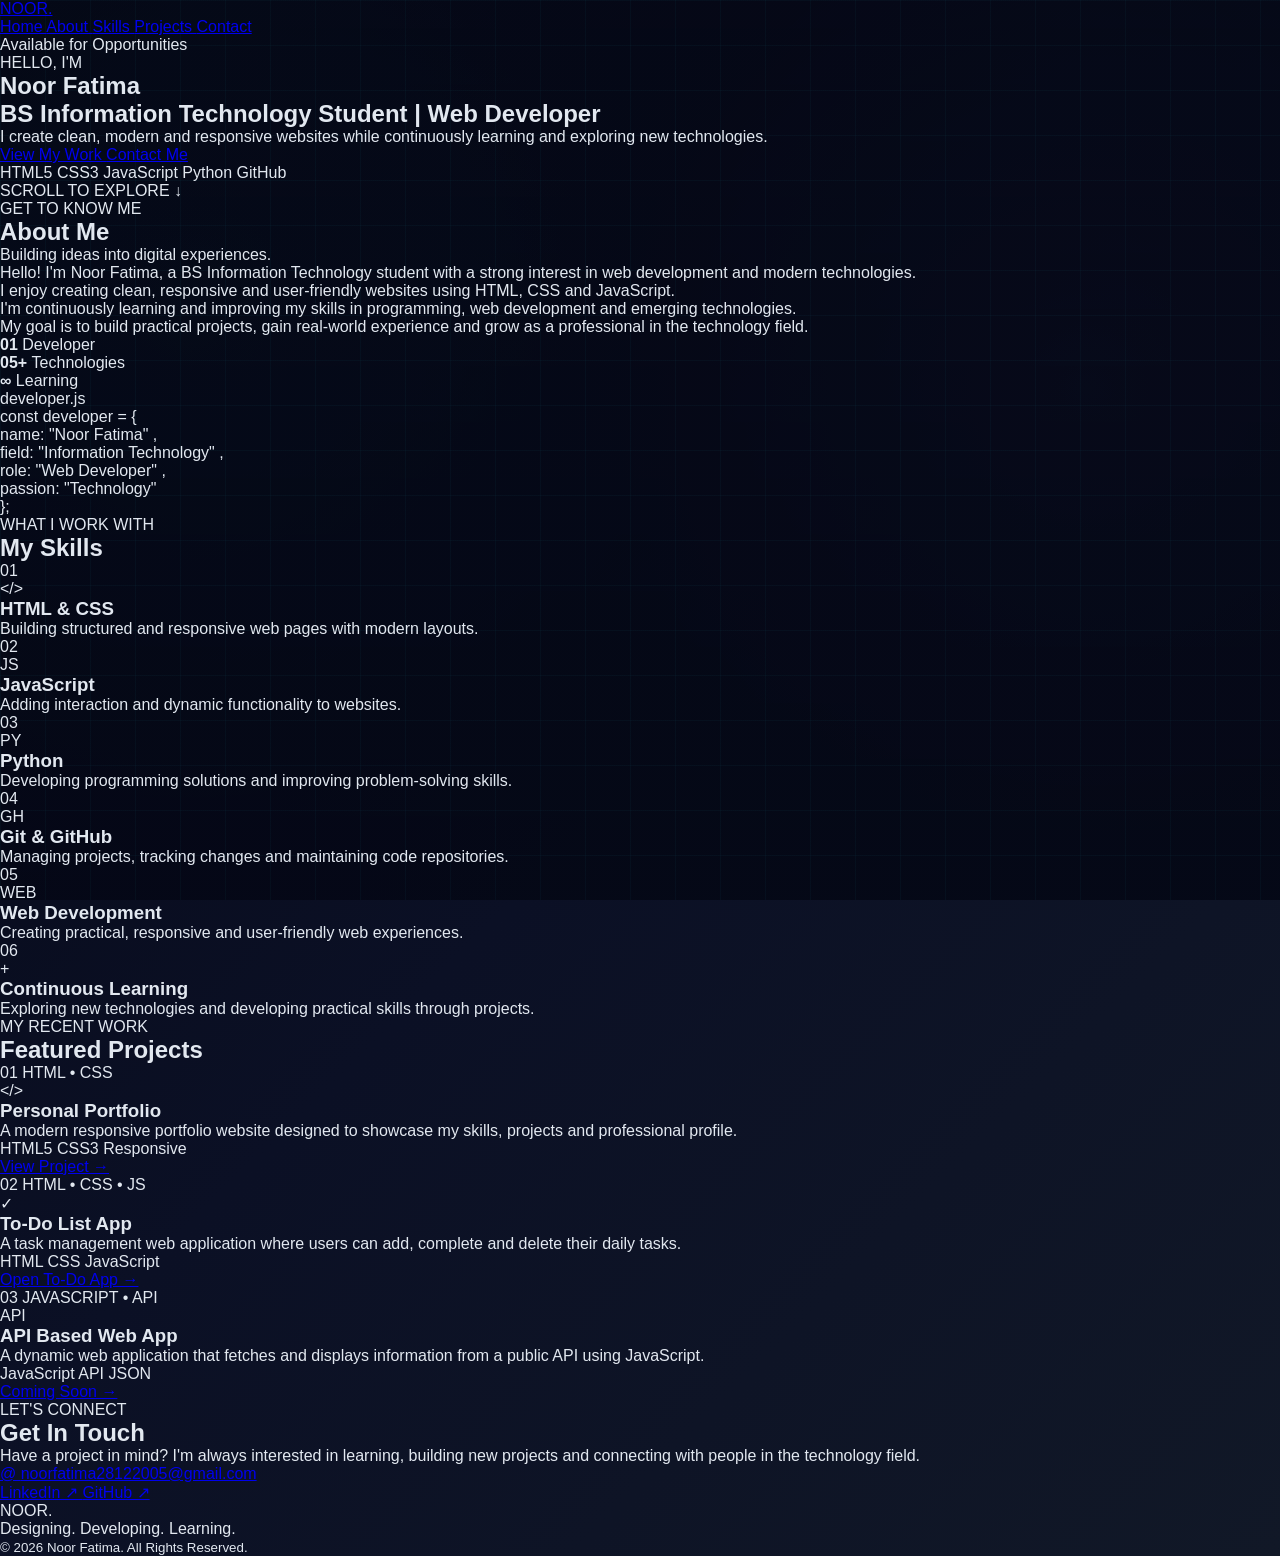
==== commit 0e52996d: "Update index.html" ====
--- a/index.html
+++ b/index.html
@@ -4,121 +4,898 @@
 <head>
     <meta charset="UTF-8">
 
-    <meta name="viewport" content="width=device-width, initial-scale=1.0">
-
-    <title>Noor Fatima | To-Do List</title>
-
-    <link rel="stylesheet" href="style.css">
+    <meta
+        name="viewport"
+        content="width=device-width, initial-scale=1.0"
+    >
+
+    <meta
+        name="description"
+        content="Noor Fatima - BS Information Technology Student and Web Developer Portfolio"
+    >
+
+    <meta
+        name="author"
+        content="Noor Fatima"
+    >
+
+    <title>Noor Fatima | Web Developer</title>
+
+    <link
+        rel="stylesheet"
+        href="style.css"
+    >
 </head>
 
 <body>
 
-    <!-- Background -->
+    <!-- =========================================
+         BACKGROUND
+    ========================================== -->
+
     <div class="background-grid"></div>
 
 
-    <!-- Main App -->
-    <main class="app-container">
-
-        <!-- Header -->
-        <header class="app-header">
-
-            <div class="status">
-                <span></span>
-                PRODUCTIVITY APP
+    <!-- =========================================
+         NAVIGATION
+    ========================================== -->
+
+    <header class="navbar">
+
+        <a
+            href="#home"
+            class="logo"
+        >
+            NOOR<span>.</span>
+        </a>
+
+
+        <nav class="nav-links">
+
+            <a href="#home">
+                Home
+            </a>
+
+            <a href="#about">
+                About
+            </a>
+
+            <a href="#skills">
+                Skills
+            </a>
+
+            <a href="#projects">
+                Projects
+            </a>
+
+            <a href="#contact">
+                Contact
+            </a>
+
+        </nav>
+
+    </header>
+
+
+    <!-- =========================================
+         MAIN
+    ========================================== -->
+
+    <main>
+
+
+        <!-- =====================================
+             HERO
+        ====================================== -->
+
+        <section
+            class="hero"
+            id="home"
+        >
+
+            <div class="hero-glow glow-one"></div>
+
+            <div class="hero-glow glow-two"></div>
+
+
+            <div class="hero-content">
+
+                <div class="availability">
+
+                    <span></span>
+
+                    Available for Opportunities
+
+                </div>
+
+
+                <p class="hero-small">
+                    HELLO, I'M
+                </p>
+
+
+                <h1>
+                    Noor <span>Fatima</span>
+                </h1>
+
+
+                <h2>
+                    BS Information Technology Student
+                    <b>|</b>
+                    Web Developer
+                </h2>
+
+
+                <p class="hero-description">
+                    I create clean, modern and responsive websites
+                    while continuously learning and exploring
+                    new technologies.
+                </p>
+
+
+                <div class="hero-buttons">
+
+                    <a
+                        href="#projects"
+                        class="btn btn-primary"
+                    >
+                        View My Work
+                    </a>
+
+
+                    <a
+                        href="#contact"
+                        class="btn btn-secondary"
+                    >
+                        Contact Me
+                    </a>
+
+                </div>
+
+
+                <div class="tech-tags">
+
+                    <span>
+                        HTML5
+                    </span>
+
+                    <span>
+                        CSS3
+                    </span>
+
+                    <span>
+                        JavaScript
+                    </span>
+
+                    <span>
+                        Python
+                    </span>
+
+                    <span>
+                        GitHub
+                    </span>
+
+                </div>
+
             </div>
 
-            <h1>
-                My <span>Tasks</span>
-            </h1>
-
-            <p>
-                Organize your day. Stay focused. Get things done.
-            </p>
-
-        </header>
-
-
-        <!-- To-Do Card -->
-        <section class="todo-card">
-
-            <!-- Add Task -->
-            <div class="input-area">
-
-                <input
-                    type="text"
-                    id="taskInput"
-                    placeholder="What do you need to do?"
-                    autocomplete="off"
-                >
-
-                <button id="addTaskBtn">
-                    + Add Task
-                </button>
+
+            <div class="scroll-down">
+
+                SCROLL TO EXPLORE
+
+                <span>
+                    ↓
+                </span>
 
             </div>
 
-
-            <!-- Task Information -->
-            <div class="task-info">
-
-                <span id="taskCount">
-                    0 Tasks
-                </span>
-
-                <button id="clearCompleted">
-                    Clear Completed
-                </button>
+        </section>
+
+
+        <!-- =====================================
+             ABOUT
+        ====================================== -->
+
+        <section
+            class="section about"
+            id="about"
+        >
+
+            <div class="container">
+
+                <div class="section-heading">
+
+                    <p class="section-label">
+                        GET TO KNOW ME
+                    </p>
+
+                    <h2>
+                        About <span>Me</span>
+                    </h2>
+
+                </div>
+
+
+                <div class="about-grid">
+
+
+                    <!-- ABOUT CONTENT -->
+
+                    <div class="about-content">
+
+                        <p class="about-intro">
+                            Building ideas into digital experiences.
+                        </p>
+
+
+                        <p>
+                            Hello! I'm Noor Fatima, a BS Information
+                            Technology student with a strong interest
+                            in web development and modern technologies.
+                        </p>
+
+
+                        <p>
+                            I enjoy creating clean, responsive and
+                            user-friendly websites using HTML, CSS
+                            and JavaScript.
+                        </p>
+
+
+                        <p>
+                            I'm continuously learning and improving
+                            my skills in programming, web development
+                            and emerging technologies.
+                        </p>
+
+
+                        <p>
+                            My goal is to build practical projects,
+                            gain real-world experience and grow as
+                            a professional in the technology field.
+                        </p>
+
+
+                        <div class="about-stats">
+
+
+                            <div class="stat">
+
+                                <strong>
+                                    01
+                                </strong>
+
+                                <span>
+                                    Developer
+                                </span>
+
+                            </div>
+
+
+                            <div class="stat">
+
+                                <strong>
+                                    05+
+                                </strong>
+
+                                <span>
+                                    Technologies
+                                </span>
+
+                            </div>
+
+
+                            <div class="stat">
+
+                                <strong>
+                                    ∞
+                                </strong>
+
+                                <span>
+                                    Learning
+                                </span>
+
+                            </div>
+
+
+                        </div>
+
+                    </div>
+
+
+                    <!-- CODE CARD -->
+
+                    <div class="code-card">
+
+                        <div class="code-top">
+
+                            <div class="code-dots">
+
+                                <span></span>
+                                <span></span>
+                                <span></span>
+
+                            </div>
+
+
+                            <p>
+                                developer.js
+                            </p>
+
+                        </div>
+
+
+                        <div class="code-content">
+
+                            <p>
+
+                                <span class="purple">
+                                    const
+                                </span>
+
+                                developer =
+
+                                <span class="yellow">
+                                    {
+                                </span>
+
+                            </p>
+
+
+                            <p class="indent">
+
+                                name:
+
+                                <span class="green">
+                                    "Noor Fatima"
+                                </span>,
+
+                            </p>
+
+
+                            <p class="indent">
+
+                                field:
+
+                                <span class="green">
+                                    "Information Technology"
+                                </span>,
+
+                            </p>
+
+
+                            <p class="indent">
+
+                                role:
+
+                                <span class="green">
+                                    "Web Developer"
+                                </span>,
+
+                            </p>
+
+
+                            <p class="indent">
+
+                                passion:
+
+                                <span class="green">
+                                    "Technology"
+                                </span>
+
+                            </p>
+
+
+                            <p>
+
+                                <span class="yellow">
+                                    };
+                                </span>
+
+                            </p>
+
+                        </div>
+
+                    </div>
+
+                </div>
 
             </div>
 
-
-            <!-- Tasks -->
-            <div
-                class="tasks-list"
-                id="tasksList"
-            >
-
-                <!-- Empty State -->
-                <div
-                    class="empty-state"
-                    id="emptyState"
-                >
-
-                    <div class="empty-icon">
-                        ✓
+        </section>
+
+
+        <!-- =====================================
+             SKILLS
+        ====================================== -->
+
+        <section
+            class="section skills"
+            id="skills"
+        >
+
+            <div class="container">
+
+                <div class="section-heading">
+
+                    <p class="section-label">
+                        WHAT I WORK WITH
+                    </p>
+
+                    <h2>
+                        My <span>Skills</span>
+                    </h2>
+
+                </div>
+
+
+                <div class="skills-grid">
+
+
+                    <div class="skill-card">
+
+                        <div class="skill-number">
+                            01
+                        </div>
+
+                        <div class="skill-icon">
+                            &lt;/&gt;
+                        </div>
+
+                        <h3>
+                            HTML & CSS
+                        </h3>
+
+                        <p>
+                            Building structured and responsive
+                            web pages with modern layouts.
+                        </p>
+
                     </div>
 
+
+                    <div class="skill-card">
+
+                        <div class="skill-number">
+                            02
+                        </div>
+
+                        <div class="skill-icon">
+                            JS
+                        </div>
+
+                        <h3>
+                            JavaScript
+                        </h3>
+
+                        <p>
+                            Adding interaction and dynamic
+                            functionality to websites.
+                        </p>
+
+                    </div>
+
+
+                    <div class="skill-card">
+
+                        <div class="skill-number">
+                            03
+                        </div>
+
+                        <div class="skill-icon">
+                            PY
+                        </div>
+
+                        <h3>
+                            Python
+                        </h3>
+
+                        <p>
+                            Developing programming solutions
+                            and improving problem-solving skills.
+                        </p>
+
+                    </div>
+
+
+                    <div class="skill-card">
+
+                        <div class="skill-number">
+                            04
+                        </div>
+
+                        <div class="skill-icon">
+                            GH
+                        </div>
+
+                        <h3>
+                            Git & GitHub
+                        </h3>
+
+                        <p>
+                            Managing projects, tracking changes
+                            and maintaining code repositories.
+                        </p>
+
+                    </div>
+
+
+                    <div class="skill-card">
+
+                        <div class="skill-number">
+                            05
+                        </div>
+
+                        <div class="skill-icon">
+                            WEB
+                        </div>
+
+                        <h3>
+                            Web Development
+                        </h3>
+
+                        <p>
+                            Creating practical, responsive and
+                            user-friendly web experiences.
+                        </p>
+
+                    </div>
+
+
+                    <div class="skill-card">
+
+                        <div class="skill-number">
+                            06
+                        </div>
+
+                        <div class="skill-icon">
+                            +
+                        </div>
+
+                        <h3>
+                            Continuous Learning
+                        </h3>
+
+                        <p>
+                            Exploring new technologies and
+                            developing practical skills through projects.
+                        </p>
+
+                    </div>
+
+
+                </div>
+
+            </div>
+
+        </section>
+
+
+        <!-- =====================================
+             PROJECTS
+        ====================================== -->
+
+        <section
+            class="section projects"
+            id="projects"
+        >
+
+            <div class="container">
+
+                <div class="section-heading">
+
+                    <p class="section-label">
+                        MY RECENT WORK
+                    </p>
+
                     <h2>
-                        No tasks yet
+                        Featured <span>Projects</span>
                     </h2>
 
-                    <p>
-                        Add your first task and start being productive.
+                </div>
+
+
+                <div class="projects-grid">
+
+
+                    <!-- PROJECT 01 -->
+
+                    <article class="project-card">
+
+                        <div class="project-top">
+
+                            <span>
+                                01
+                            </span>
+
+                            <span>
+                                HTML • CSS
+                            </span>
+
+                        </div>
+
+
+                        <div class="project-icon">
+                            &lt;/&gt;
+                        </div>
+
+
+                        <h3>
+                            Personal Portfolio
+                        </h3>
+
+
+                        <p>
+                            A modern responsive portfolio website
+                            designed to showcase my skills, projects
+                            and professional profile.
+                        </p>
+
+
+                        <div class="project-tags">
+
+                            <span>
+                                HTML5
+                            </span>
+
+                            <span>
+                                CSS3
+                            </span>
+
+                            <span>
+                                Responsive
+                            </span>
+
+                        </div>
+
+
+                        <a
+                            href="#home"
+                            class="project-link"
+                        >
+                            View Project →
+                        </a>
+
+                    </article>
+
+
+                    <!-- PROJECT 02 -->
+
+                    <article class="project-card">
+
+                        <div class="project-top">
+
+                            <span>
+                                02
+                            </span>
+
+                            <span>
+                                HTML • CSS • JS
+                            </span>
+
+                        </div>
+
+
+                        <div class="project-icon">
+                            ✓
+                        </div>
+
+
+                        <h3>
+                            To-Do List App
+                        </h3>
+
+
+                        <p>
+                            A task management web application where
+                            users can add, complete and delete their
+                            daily tasks.
+                        </p>
+
+
+                        <div class="project-tags">
+
+                            <span>
+                                HTML
+                            </span>
+
+                            <span>
+                                CSS
+                            </span>
+
+                            <span>
+                                JavaScript
+                            </span>
+
+                        </div>
+
+
+                        <a
+                            href="todo-list-app/index.html"
+                            class="project-link"
+                        >
+                            Open To-Do App →
+                        </a>
+
+                    </article>
+
+
+                    <!-- PROJECT 03 -->
+
+                    <article class="project-card">
+
+                        <div class="project-top">
+
+                            <span>
+                                03
+                            </span>
+
+                            <span>
+                                JAVASCRIPT • API
+                            </span>
+
+                        </div>
+
+
+                        <div class="project-icon">
+                            API
+                        </div>
+
+
+                        <h3>
+                            API Based Web App
+                        </h3>
+
+
+                        <p>
+                            A dynamic web application that fetches
+                            and displays information from a public
+                            API using JavaScript.
+                        </p>
+
+
+                        <div class="project-tags">
+
+                            <span>
+                                JavaScript
+                            </span>
+
+                            <span>
+                                API
+                            </span>
+
+                            <span>
+                                JSON
+                            </span>
+
+                        </div>
+
+
+                        <a
+                            href="#"
+                            class="project-link"
+                            onclick="return false;"
+                        >
+                            Coming Soon →
+                        </a>
+
+                    </article>
+
+
+                </div>
+
+            </div>
+
+        </section>
+
+
+        <!-- =====================================
+             CONTACT
+        ====================================== -->
+
+        <section
+            class="contact"
+            id="contact"
+        >
+
+            <div class="container">
+
+                <div class="contact-box">
+
+                    <p class="section-label">
+                        LET'S CONNECT
                     </p>
 
+
+                    <h2>
+                        Get In <span>Touch</span>
+                    </h2>
+
+
+                    <p class="contact-description">
+                        Have a project in mind?
+                        I'm always interested in learning,
+                        building new projects and connecting
+                        with people in the technology field.
+                    </p>
+
+
+                    <a
+                        href="mailto:noorfatima28122005@gmail.com"
+                        class="email-button"
+                    >
+
+                        <span>
+                            @
+                        </span>
+
+                        noorfatima28122005@gmail.com
+
+                    </a>
+
+
+                    <div class="social-links">
+
+
+                        <a
+                            href="https://www.linkedin.com/in/noor-mirza-7b672630a/"
+                            target="_blank"
+                            rel="noopener noreferrer"
+                        >
+                            LinkedIn ↗
+                        </a>
+
+
+                        <a
+                            href="https://github.com/noorfatima28122005-hub"
+                            target="_blank"
+                            rel="noopener noreferrer"
+                        >
+                            GitHub ↗
+                        </a>
+
+
+                    </div>
+
                 </div>
 
             </div>
 
         </section>
 
-
-        <!-- Back Button -->
-        <a
-            href="#"
-            class="back-link"
-            onclick="history.back(); return false;"
-        >
-            ← Back to Portfolio
-        </a>
-
     </main>
 
 
-    <!-- JavaScript -->
+    <!-- =========================================
+         FOOTER
+    ========================================== -->
+
+    <footer>
+
+        <div class="footer-logo">
+            NOOR<span>.</span>
+        </div>
+
+
+        <p>
+            Designing. Developing. Learning.
+        </p>
+
+
+        <small>
+            © 2026 Noor Fatima. All Rights Reserved.
+        </small>
+
+    </footer>
+
+
+    <!-- =========================================
+         JAVASCRIPT
+    ========================================== -->
+
     <script src="script.js"></script>
 
 </body>
 
-</html>+</html>
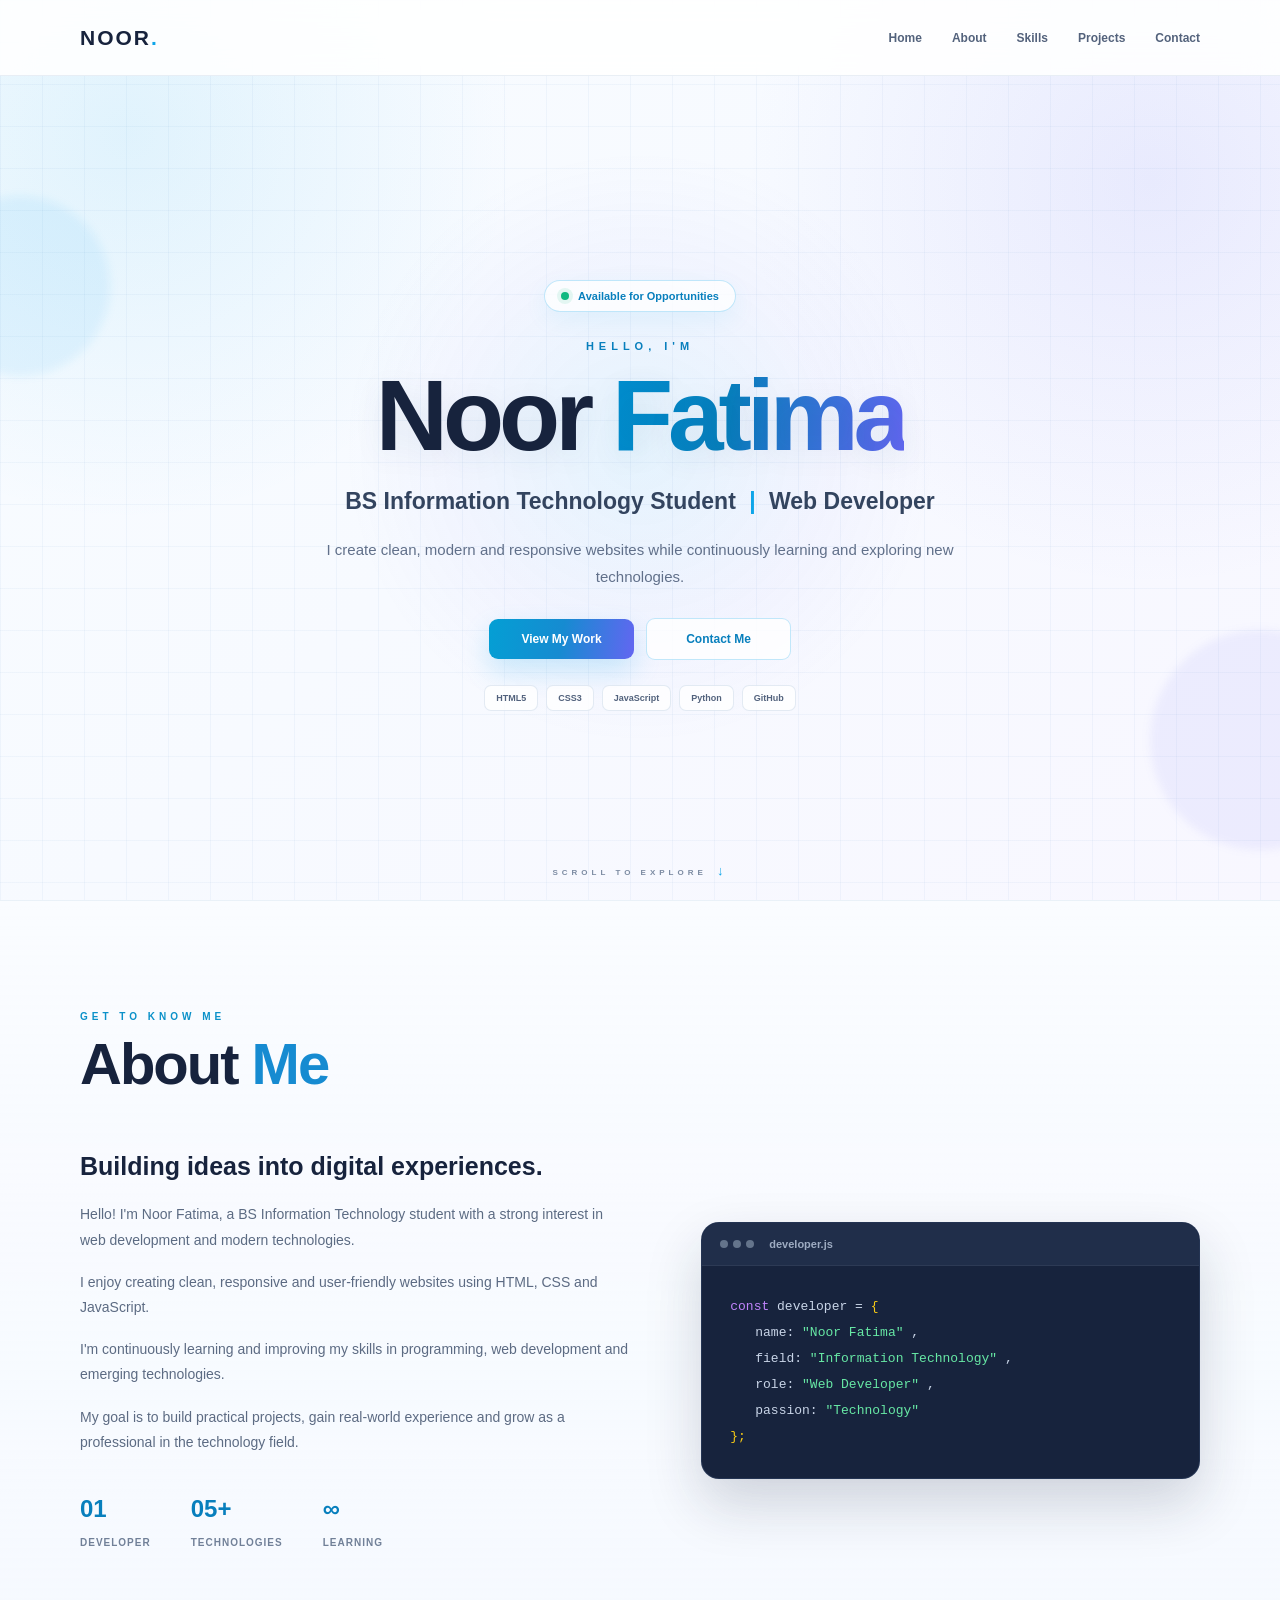
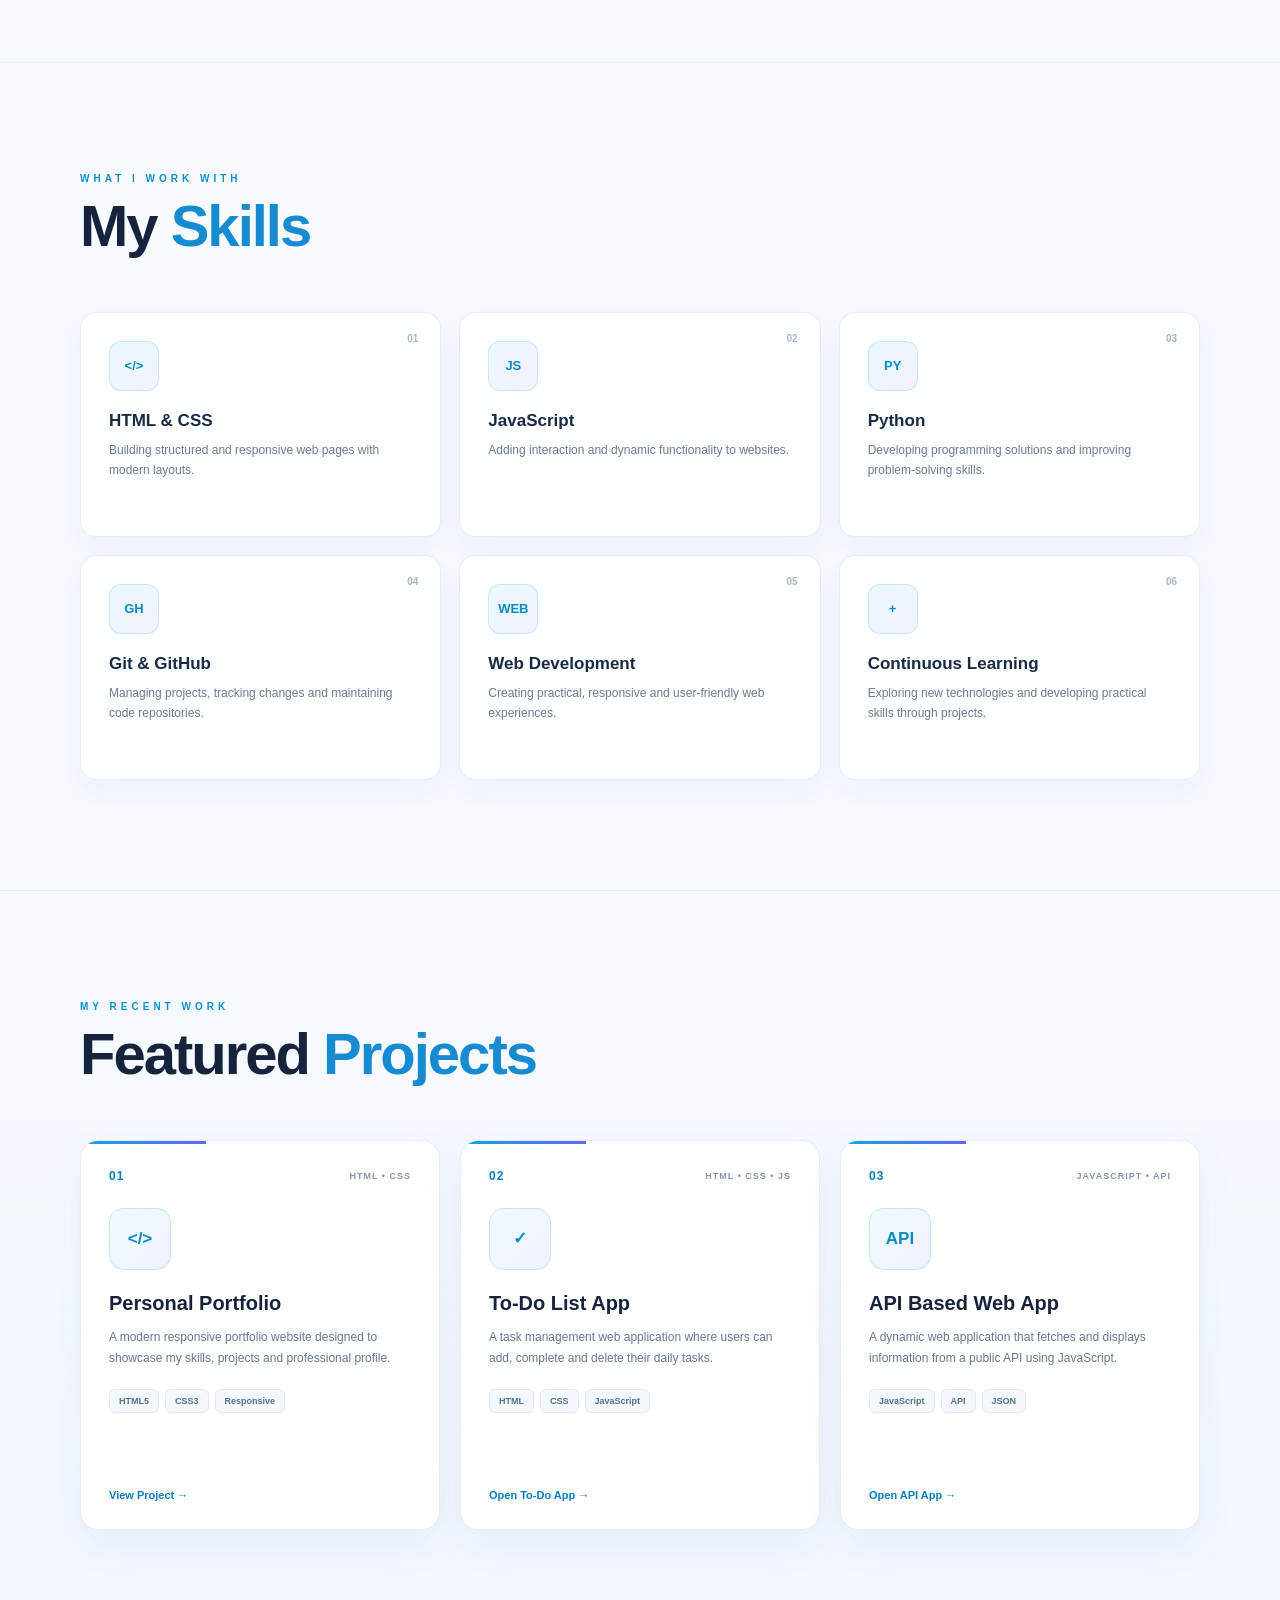
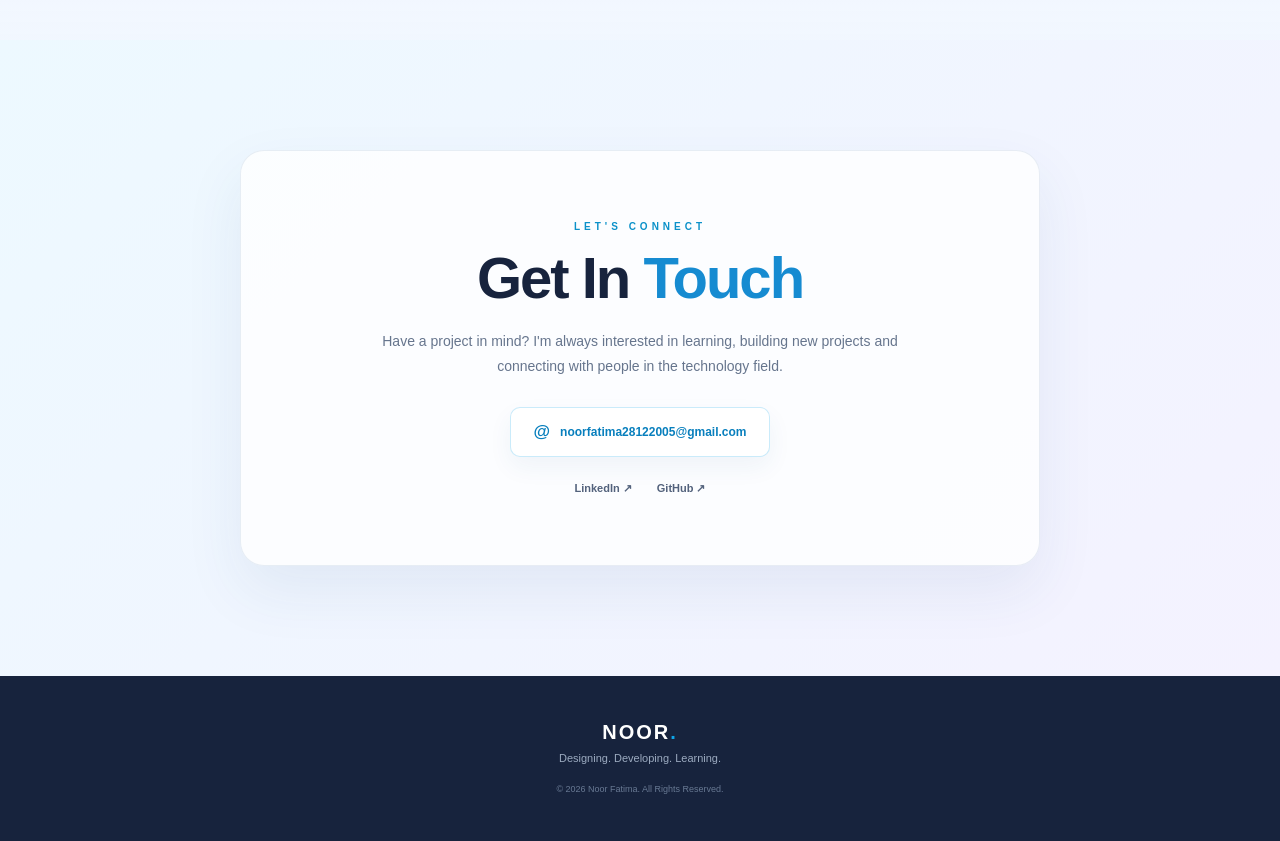
==== commit e15949a9: "Connect API App" ====
--- a/index.html
+++ b/index.html
@@ -29,16 +29,12 @@
 
 <body>
 
-    <!-- =========================================
-         BACKGROUND
-    ========================================== -->
+    <!-- BACKGROUND -->
 
     <div class="background-grid"></div>
 
 
-    <!-- =========================================
-         NAVIGATION
-    ========================================== -->
+    <!-- NAVIGATION -->
 
     <header class="navbar">
 
@@ -77,16 +73,12 @@
     </header>
 
 
-    <!-- =========================================
-         MAIN
-    ========================================== -->
+    <!-- MAIN -->
 
     <main>
 
 
-        <!-- =====================================
-             HERO
-        ====================================== -->
+        <!-- HERO -->
 
         <section
             class="hero"
@@ -193,9 +185,7 @@
         </section>
 
 
-        <!-- =====================================
-             ABOUT
-        ====================================== -->
+        <!-- ABOUT -->
 
         <section
             class="section about"
@@ -259,7 +249,6 @@
 
                         <div class="about-stats">
 
-
                             <div class="stat">
 
                                 <strong>
@@ -298,7 +287,6 @@
 
                             </div>
 
-
                         </div>
 
                     </div>
@@ -406,9 +394,7 @@
         </section>
 
 
-        <!-- =====================================
-             SKILLS
-        ====================================== -->
+        <!-- SKILLS -->
 
         <section
             class="section skills"
@@ -564,7 +550,6 @@
 
                     </div>
 
-
                 </div>
 
             </div>
@@ -572,9 +557,7 @@
         </section>
 
 
-        <!-- =====================================
-             PROJECTS
-        ====================================== -->
+        <!-- PROJECTS -->
 
         <section
             class="section projects"
@@ -773,11 +756,10 @@
 
 
                         <a
-                            href="#"
+                            href="api-app/index.html"
                             class="project-link"
-                            onclick="return false;"
                         >
-                            Coming Soon →
+                            Open API App →
                         </a>
 
                     </article>
@@ -790,9 +772,7 @@
         </section>
 
 
-        <!-- =====================================
-             CONTACT
-        ====================================== -->
+        <!-- CONTACT -->
 
         <section
             class="contact"
@@ -867,9 +847,7 @@
     </main>
 
 
-    <!-- =========================================
-         FOOTER
-    ========================================== -->
+    <!-- FOOTER -->
 
     <footer>
 
@@ -890,9 +868,7 @@
     </footer>
 
 
-    <!-- =========================================
-         JAVASCRIPT
-    ========================================== -->
+    <!-- JAVASCRIPT -->
 
     <script src="script.js"></script>
 
--- a/style.css
+++ b/style.css
@@ -1,6 +1,11 @@
-/* =========================================
-   NOOR FATIMA — TO-DO LIST APP
-========================================= */
+/* =========================================================
+   NOOR FATIMA — PORTFOLIO WEBSITE
+   Premium Light / Blue / Violet Design
+========================================================= */
+
+/* =========================
+   RESET
+========================= */
 
 * {
     margin: 0;
@@ -10,753 +15,1551 @@
 
 html {
     scroll-behavior: smooth;
-}
-
-html,
-body {
-    width: 100%;
-    max-width: 100%;
-    overflow-x: hidden;
+    scroll-padding-top: 80px;
 }
 
 body {
     min-height: 100vh;
-
     font-family: "Segoe UI", Arial, sans-serif;
-
-    color: #e2e8f0;
+    color: #17233d;
+    background: #f7faff;
+    overflow-x: hidden;
+}
+
+a {
+    color: inherit;
+    text-decoration: none;
+}
+
+button,
+a {
+    -webkit-tap-highlight-color: transparent;
+}
+
+
+/* =========================
+   BACKGROUND
+========================= */
+
+.background-grid {
+    position: fixed;
+    inset: 0;
+    z-index: -10;
+    pointer-events: none;
 
     background:
         radial-gradient(
-            circle at 15% 20%,
-            rgba(34, 211, 238, 0.10),
-            transparent 30%
+            circle at 10% 15%,
+            rgba(14, 165, 233, 0.10),
+            transparent 28%
         ),
         radial-gradient(
-            circle at 85% 25%,
-            rgba(129, 140, 248, 0.12),
+            circle at 90% 20%,
+            rgba(99, 102, 241, 0.10),
             transparent 30%
         ),
         linear-gradient(
             135deg,
-            #050816,
-            #0b1025,
-            #111827
+            #f8fcff 0%,
+            #f7faff 45%,
+            #f8f7ff 100%
         );
-}
-
-/* =========================================
-   TECH BACKGROUND
-========================================= */
-
-.background-grid {
-    position: fixed;
-
-    inset: 0;
-
-    z-index: -2;
-
-    background:
-        linear-gradient(
-            rgba(5, 8, 22, 0.88),
-            rgba(5, 8, 22, 0.94)
-        ),
-        url("tech-background.png");
-
-    background-size: cover;
-
-    background-position: center;
 }
 
 .background-grid::after {
     content: "";
-
     position: absolute;
-
     inset: 0;
 
     background-image:
         linear-gradient(
-            rgba(34, 211, 238, 0.035) 1px,
+            rgba(30, 100, 180, 0.045) 1px,
             transparent 1px
         ),
         linear-gradient(
             90deg,
-            rgba(34, 211, 238, 0.035) 1px,
+            rgba(30, 100, 180, 0.045) 1px,
             transparent 1px
         );
 
-    background-size: 45px 45px;
-}
-
-/* =========================================
-   MAIN CONTAINER
-========================================= */
-
-.app-container {
-    width: min(850px, 92%);
-
-    max-width: 850px;
-
-    min-width: 0;
-
-    margin: auto;
-
-    padding: 80px 0;
-}
-
-/* =========================================
-   HEADER
-========================================= */
-
-.app-header {
+    background-size: 42px 42px;
+}
+
+
+/* =========================
+   CONTAINER
+========================= */
+
+.container {
+    width: min(1120px, calc(100% - 40px));
+    margin: 0 auto;
+}
+
+
+/* =========================
+   NAVBAR
+========================= */
+
+.navbar {
+    position: sticky;
+    top: 0;
+    z-index: 1000;
+
     width: 100%;
+    height: 76px;
+
+    display: flex;
+    align-items: center;
+    justify-content: space-between;
+
+    padding: 0 max(20px, calc((100vw - 1120px) / 2));
+
+    background: rgba(255, 255, 255, 0.88);
+
+    border-bottom: 1px solid rgba(30, 80, 140, 0.09);
+
+    backdrop-filter: blur(16px);
+    -webkit-backdrop-filter: blur(16px);
+}
+
+.logo {
+    font-size: 21px;
+    font-weight: 900;
+    letter-spacing: 2px;
+    color: #17233d;
+}
+
+.logo span,
+.footer-logo span {
+    color: #0ea5e9;
+}
+
+.nav-links {
+    display: flex;
+    align-items: center;
+    gap: 30px;
+}
+
+.nav-links a {
+    position: relative;
+
+    color: #53627c;
+
+    font-size: 12px;
+    font-weight: 700;
+
+    transition: color 0.25s ease;
+}
+
+.nav-links a::after {
+    content: "";
+
+    position: absolute;
+    left: 0;
+    bottom: -8px;
+
+    width: 0;
+    height: 2px;
+
+    border-radius: 10px;
+
+    background: linear-gradient(
+        90deg,
+        #06a8df,
+        #6366f1
+    );
+
+    transition: width 0.25s ease;
+}
+
+.nav-links a:hover {
+    color: #087fbd;
+}
+
+.nav-links a:hover::after {
+    width: 100%;
+}
+
+
+/* =========================
+   HERO
+========================= */
+
+.hero {
+    position: relative;
+
+    min-height: calc(100vh - 76px);
+
+    display: flex;
+    align-items: center;
+    justify-content: center;
 
     text-align: center;
 
-    margin-bottom: 35px;
-}
-
-.status {
+    padding: 90px 20px 75px;
+
+    overflow: hidden;
+}
+
+.hero::before {
+    content: "";
+
+    position: absolute;
+    width: 600px;
+    height: 600px;
+
+    left: 50%;
+    top: 45%;
+
+    transform: translate(-50%, -50%);
+
+    border-radius: 50%;
+
+    background:
+        radial-gradient(
+            circle,
+            rgba(14, 165, 233, 0.08),
+            rgba(99, 102, 241, 0.035) 45%,
+            transparent 70%
+        );
+
+    pointer-events: none;
+}
+
+.hero-content {
+    position: relative;
+    z-index: 2;
+
+    width: min(900px, 100%);
+}
+
+.hero-glow {
+    position: absolute;
+
+    border-radius: 50%;
+
+    filter: blur(4px);
+
+    pointer-events: none;
+}
+
+.glow-one {
+    width: 180px;
+    height: 180px;
+
+    left: -70px;
+    top: 120px;
+
+    background: rgba(14, 165, 233, 0.08);
+}
+
+.glow-two {
+    width: 220px;
+    height: 220px;
+
+    right: -90px;
+    bottom: 50px;
+
+    background: rgba(99, 102, 241, 0.08);
+}
+
+
+/* =========================
+   AVAILABILITY
+========================= */
+
+.availability {
+    width: fit-content;
+
     display: inline-flex;
-
     align-items: center;
-
+    gap: 9px;
+
+    padding: 9px 16px;
+
+    margin-bottom: 28px;
+
+    border: 1px solid rgba(14, 165, 233, 0.25);
+
+    border-radius: 50px;
+
+    background: rgba(255, 255, 255, 0.75);
+
+    color: #087fbd;
+
+    font-size: 11px;
+    font-weight: 800;
+
+    box-shadow:
+        0 8px 25px rgba(14, 165, 233, 0.07);
+}
+
+.availability span {
+    width: 8px;
+    height: 8px;
+
+    border-radius: 50%;
+
+    background: #10b981;
+
+    box-shadow:
+        0 0 0 4px rgba(16, 185, 129, 0.10);
+}
+
+
+/* =========================
+   HERO TEXT
+========================= */
+
+.hero-small {
+    margin-bottom: 14px;
+
+    color: #087fbd;
+
+    font-size: 11px;
+    font-weight: 900;
+
+    letter-spacing: 5px;
+}
+
+.hero h1 {
+    margin-bottom: 20px;
+
+    color: #17233d;
+
+    font-size: clamp(56px, 9vw, 100px);
+
+    font-weight: 900;
+    line-height: 0.98;
+
+    letter-spacing: -5px;
+
+    text-shadow:
+        0 8px 30px rgba(31, 73, 112, 0.08);
+}
+
+.hero h1 span {
+    display: inline-block;
+
+    background:
+        linear-gradient(
+            100deg,
+            #008fd0 0%,
+            #087fbd 40%,
+            #6366f1 100%
+        );
+
+    -webkit-background-clip: text;
+    background-clip: text;
+
+    color: transparent;
+}
+
+.hero h2 {
+    margin-bottom: 18px;
+
+    color: #33445f;
+
+    font-size: clamp(18px, 2.5vw, 23px);
+
+    font-weight: 750;
+
+    line-height: 1.5;
+}
+
+.hero h2 b {
+    color: #0ea5e9;
+
+    margin: 0 7px;
+}
+
+.hero-description {
+    width: min(700px, 100%);
+
+    margin: 0 auto 28px;
+
+    color: #61708a;
+
+    font-size: 15px;
+
+    line-height: 1.8;
+}
+
+
+/* =========================
+   HERO BUTTONS
+========================= */
+
+.hero-buttons {
+    display: flex;
+    align-items: center;
     justify-content: center;
 
+    gap: 12px;
+
+    margin-bottom: 25px;
+}
+
+.btn {
+    min-width: 145px;
+
+    padding: 13px 21px;
+
+    border-radius: 9px;
+
+    font-size: 12px;
+    font-weight: 800;
+
+    transition:
+        transform 0.25s ease,
+        box-shadow 0.25s ease,
+        background 0.25s ease;
+}
+
+.btn:hover {
+    transform: translateY(-3px);
+}
+
+.btn-primary {
+    color: #ffffff;
+
+    background:
+        linear-gradient(
+            100deg,
+            #049fd4,
+            #168bd1,
+            #6366f1
+        );
+
+    box-shadow:
+        0 12px 28px rgba(14, 165, 233, 0.20);
+}
+
+.btn-primary:hover {
+    box-shadow:
+        0 16px 35px rgba(14, 165, 233, 0.27);
+}
+
+.btn-secondary {
+    color: #087fbd;
+
+    background: rgba(255, 255, 255, 0.80);
+
+    border: 1px solid rgba(14, 165, 233, 0.25);
+}
+
+.btn-secondary:hover {
+    background: #ffffff;
+
+    box-shadow:
+        0 10px 25px rgba(30, 80, 140, 0.08);
+}
+
+
+/* =========================
+   TECH TAGS
+========================= */
+
+.tech-tags {
+    display: flex;
+    justify-content: center;
+    flex-wrap: wrap;
+
     gap: 8px;
-
-    padding: 7px 14px;
-
+}
+
+.tech-tags span {
+    padding: 7px 11px;
+
+    color: #52627d;
+
+    background: rgba(255, 255, 255, 0.78);
+
+    border: 1px solid rgba(50, 100, 160, 0.13);
+
+    border-radius: 7px;
+
+    font-size: 9px;
+    font-weight: 800;
+
+    transition:
+        transform 0.2s ease,
+        border-color 0.2s ease,
+        color 0.2s ease;
+}
+
+.tech-tags span:hover {
+    transform: translateY(-2px);
+
+    color: #087fbd;
+
+    border-color: rgba(14, 165, 233, 0.30);
+}
+
+
+/* =========================
+   SCROLL DOWN
+========================= */
+
+.scroll-down {
+    position: absolute;
+
+    bottom: 22px;
+    left: 50%;
+
+    transform: translateX(-50%);
+
+    color: #7c8ba2;
+
+    font-size: 8px;
+    font-weight: 900;
+
+    letter-spacing: 4px;
+
+    white-space: nowrap;
+}
+
+.scroll-down span {
+    color: #0ea5e9;
+
+    font-size: 13px;
+
+    margin-left: 4px;
+}
+
+
+/* =========================
+   GENERAL SECTIONS
+========================= */
+
+.section {
+    position: relative;
+
+    padding: 110px 0;
+}
+
+.section-heading {
+    margin-bottom: 55px;
+}
+
+.section-label {
+    margin-bottom: 12px;
+
+    color: #0b91c9;
+
+    font-size: 10px;
+    font-weight: 900;
+
+    letter-spacing: 4px;
+}
+
+.section-heading h2 {
+    color: #17233d;
+
+    font-size: clamp(38px, 6vw, 58px);
+
+    font-weight: 900;
+
+    line-height: 1.05;
+
+    letter-spacing: -2px;
+}
+
+.section-heading h2 span {
+    color: #168bd1;
+}
+
+
+/* =========================
+   ABOUT
+========================= */
+
+.about {
+    background:
+        linear-gradient(
+            180deg,
+            rgba(255,255,255,0.35),
+            rgba(245,249,255,0.65)
+        );
+
+    border-top: 1px solid rgba(30, 80, 140, 0.06);
+    border-bottom: 1px solid rgba(30, 80, 140, 0.06);
+}
+
+.about-grid {
+    display: grid;
+
+    grid-template-columns: 1.05fr 0.95fr;
+
+    gap: 70px;
+
+    align-items: center;
+}
+
+.about-content {
+    color: #5c6b83;
+
+    font-size: 14px;
+
+    line-height: 1.8;
+}
+
+.about-content p {
+    margin-bottom: 17px;
+}
+
+.about-content .about-intro {
     margin-bottom: 20px;
 
-    border-radius: 50px;
-
-    color: #a5f3fc;
+    color: #17233d;
+
+    font-size: 25px;
+
+    font-weight: 800;
+
+    line-height: 1.3;
+}
+
+.about-stats {
+    display: flex;
+
+    gap: 40px;
+
+    margin-top: 32px;
+}
+
+.stat {
+    display: flex;
+    flex-direction: column;
+
+    gap: 4px;
+}
+
+.stat strong {
+    color: #087fbd;
+
+    font-size: 24px;
+    font-weight: 900;
+}
+
+.stat span {
+    color: #718098;
+
+    font-size: 10px;
+    font-weight: 800;
+
+    text-transform: uppercase;
+    letter-spacing: 1px;
+}
+
+
+/* =========================
+   CODE CARD
+========================= */
+
+.code-card {
+    overflow: hidden;
+
+    border-radius: 18px;
+
+    background: #17233d;
+
+    border: 1px solid rgba(90, 120, 170, 0.20);
+
+    box-shadow:
+        0 25px 55px rgba(23, 35, 61, 0.18);
+}
+
+.code-top {
+    display: flex;
+    align-items: center;
+
+    gap: 15px;
+
+    padding: 15px 18px;
+
+    background: #202e4a;
+
+    border-bottom: 1px solid rgba(255,255,255,0.06);
+}
+
+.code-dots {
+    display: flex;
+    gap: 5px;
+}
+
+.code-dots span {
+    width: 8px;
+    height: 8px;
+
+    border-radius: 50%;
+
+    background: #64748b;
+}
+
+.code-top p {
+    color: #9eacc2;
+
+    font-size: 11px;
+    font-weight: 700;
+}
+
+.code-content {
+    padding: 28px;
+
+    color: #c9d5e8;
+
+    font-family: Consolas, "Courier New", monospace;
+
+    font-size: 13px;
+
+    line-height: 2;
+}
+
+.code-content p {
+    margin: 0;
+}
+
+.code-content .indent {
+    padding-left: 25px;
+}
+
+.purple {
+    color: #c084fc;
+}
+
+.yellow {
+    color: #facc15;
+}
+
+.green {
+    color: #67e8a5;
+}
+
+
+/* =========================
+   SKILLS
+========================= */
+
+.skills-grid {
+    display: grid;
+
+    grid-template-columns: repeat(3, 1fr);
+
+    gap: 18px;
+}
+
+.skill-card {
+    position: relative;
+
+    padding: 28px;
+
+    min-height: 225px;
+
+    background: rgba(255, 255, 255, 0.78);
+
+    border: 1px solid rgba(45, 90, 145, 0.10);
+
+    border-radius: 16px;
+
+    box-shadow:
+        0 12px 35px rgba(30, 70, 120, 0.055);
+
+    transition:
+        transform 0.3s ease,
+        box-shadow 0.3s ease,
+        border-color 0.3s ease;
+}
+
+.skill-card:hover {
+    transform: translateY(-7px);
+
+    border-color: rgba(14, 165, 233, 0.24);
+
+    box-shadow:
+        0 20px 45px rgba(30, 80, 140, 0.11);
+}
+
+.skill-number {
+    position: absolute;
+
+    top: 20px;
+    right: 22px;
+
+    color: #a8b6ca;
+
+    font-size: 10px;
+    font-weight: 900;
+}
+
+.skill-icon {
+    width: 50px;
+    height: 50px;
+
+    display: flex;
+    align-items: center;
+    justify-content: center;
+
+    margin-bottom: 20px;
+
+    border-radius: 12px;
+
+    color: #078cc5;
 
     background:
-        rgba(34, 211, 238, 0.06);
-
-    border:
-        1px solid rgba(34, 211, 238, 0.25);
-
-    font-size: 10px;
-
-    font-weight: 800;
-
-    letter-spacing: 2px;
-}
-
-.status span {
-    width: 7px;
-
-    height: 7px;
-
-    flex-shrink: 0;
-
-    border-radius: 50%;
-
-    background: #22d3ee;
+        linear-gradient(
+            135deg,
+            rgba(14, 165, 233, 0.08),
+            rgba(99, 102, 241, 0.08)
+        );
+
+    border: 1px solid rgba(14, 165, 233, 0.18);
+
+    font-size: 13px;
+    font-weight: 900;
+}
+
+.skill-card h3 {
+    margin-bottom: 9px;
+
+    color: #1a2944;
+
+    font-size: 17px;
+}
+
+.skill-card p {
+    color: #6b7990;
+
+    font-size: 12px;
+
+    line-height: 1.7;
+}
+
+
+/* =========================
+   PROJECTS
+========================= */
+
+.projects {
+    background:
+        linear-gradient(
+            180deg,
+            rgba(247,250,255,0.4),
+            rgba(239,246,255,0.65)
+        );
+
+    border-top: 1px solid rgba(30, 80, 140, 0.06);
+}
+
+.projects-grid {
+    display: grid;
+
+    grid-template-columns: repeat(3, 1fr);
+
+    gap: 20px;
+}
+
+.project-card {
+    position: relative;
+
+    padding: 28px;
+
+    min-height: 390px;
+
+    display: flex;
+    flex-direction: column;
+
+    background: rgba(255,255,255,0.88);
+
+    border: 1px solid rgba(45, 90, 145, 0.11);
+
+    border-radius: 18px;
 
     box-shadow:
-        0 0 12px #22d3ee;
-}
-
-.app-header h1 {
-    color: #ffffff;
-
-    font-size:
-        clamp(45px, 8vw, 75px);
-
-    line-height: 1;
-
-    letter-spacing: -3px;
-
-    margin-bottom: 15px;
-}
-
-.app-header h1 span {
+        0 15px 40px rgba(30, 70, 120, 0.06);
+
+    overflow: hidden;
+
+    transition:
+        transform 0.3s ease,
+        box-shadow 0.3s ease,
+        border-color 0.3s ease;
+}
+
+.project-card::before {
+    content: "";
+
+    position: absolute;
+
+    top: 0;
+    left: 0;
+
+    width: 35%;
+    height: 3px;
+
     background:
         linear-gradient(
             90deg,
-            #22d3ee,
-            #818cf8,
-            #c084fc
+            #0ea5e9,
+            #6366f1
         );
-
-    -webkit-background-clip: text;
-
-    background-clip: text;
-
-    color: transparent;
-}
-
-.app-header p {
-    color: #94a3b8;
-
-    font-size: 15px;
-
-    line-height: 1.6;
-}
-
-/* =========================================
-   TODO CARD
-========================================= */
-
-.todo-card {
-    width: 100%;
-
-    max-width: 100%;
-
-    min-width: 0;
-
-    padding: 30px;
-
-    border-radius: 22px;
-
-    background:
-        rgba(15, 23, 42, 0.88);
-
-    border:
-        1px solid rgba(255, 255, 255, 0.09);
+}
+
+.project-card:hover {
+    transform: translateY(-8px);
+
+    border-color: rgba(14, 165, 233, 0.22);
 
     box-shadow:
-        0 30px 80px rgba(0, 0, 0, 0.35);
-
-    backdrop-filter: blur(18px);
-}
-
-/* =========================================
-   INPUT AREA
-========================================= */
-
-.input-area {
+        0 25px 55px rgba(30, 80, 140, 0.12);
+}
+
+.project-top {
     display: flex;
-
-    width: 100%;
-
-    min-width: 0;
-
-    gap: 12px;
+    align-items: center;
+    justify-content: space-between;
+
+    margin-bottom: 25px;
+
+    color: #8795aa;
+
+    font-size: 9px;
+    font-weight: 900;
+
+    letter-spacing: 1px;
+}
+
+.project-top span:first-child {
+    color: #087fbd;
+
+    font-size: 12px;
+}
+
+.project-icon {
+    width: 62px;
+    height: 62px;
+
+    display: flex;
+    align-items: center;
+    justify-content: center;
 
     margin-bottom: 22px;
-}
-
-.input-area input {
-    flex: 1;
-
-    width: 100%;
-
-    min-width: 0;
-
-    max-width: 100%;
-
-    padding: 16px 18px;
-
-    color: #ffffff;
-
-    background:
-        rgba(255, 255, 255, 0.05);
-
-    border:
-        1px solid rgba(148, 163, 184, 0.18);
-
-    border-radius: 11px;
-
-    outline: none;
-
-    font-size: 14px;
-
-    transition: 0.3s ease;
-}
-
-.input-area input::placeholder {
-    color: #64748b;
-}
-
-.input-area input:focus {
-    border-color: #22d3ee;
-
-    box-shadow:
-        0 0 0 3px rgba(34, 211, 238, 0.08);
-}
-
-.input-area button {
-    flex-shrink: 0;
-
-    border: none;
-
-    padding: 0 22px;
-
-    min-height: 48px;
-
-    border-radius: 11px;
-
-    cursor: pointer;
-
-    color: #06111d;
+
+    border-radius: 15px;
+
+    color: #078cc5;
 
     background:
         linear-gradient(
-            90deg,
-            #22d3ee,
-            #60a5fa
+            135deg,
+            #f0fbff,
+            #f1f1ff
         );
 
+    border: 1px solid rgba(14, 165, 233, 0.20);
+
+    font-size: 17px;
+    font-weight: 900;
+}
+
+.project-card h3 {
+    margin-bottom: 12px;
+
+    color: #17233d;
+
+    font-size: 20px;
+}
+
+.project-card > p {
+    color: #687790;
+
+    font-size: 12px;
+
+    line-height: 1.75;
+}
+
+.project-tags {
+    display: flex;
+    flex-wrap: wrap;
+
+    gap: 6px;
+
+    margin-top: 20px;
+}
+
+.project-tags span {
+    padding: 6px 9px;
+
+    color: #54708d;
+
+    background: #f4f8fc;
+
+    border: 1px solid #e0e9f2;
+
+    border-radius: 6px;
+
+    font-size: 9px;
     font-weight: 800;
-
-    font-size: 13px;
-
-    transition: 0.3s ease;
-}
-
-.input-area button:hover {
-    transform: translateY(-2px);
+}
+
+.project-link {
+    margin-top: auto;
+    padding-top: 25px;
+
+    color: #087fbd;
+
+    font-size: 11px;
+    font-weight: 900;
+
+    transition: color 0.2s ease;
+}
+
+.project-link:hover {
+    color: #6366f1;
+}
+
+
+/* =========================
+   CONTACT
+========================= */
+
+.contact {
+    padding: 110px 0;
+
+    background:
+        linear-gradient(
+            135deg,
+            #edf9ff,
+            #f4f2ff
+        );
+}
+
+.contact-box {
+    text-align: center;
+
+    max-width: 800px;
+
+    margin: auto;
+
+    padding: 70px 30px;
+
+    border-radius: 24px;
+
+    background:
+        rgba(255,255,255,0.78);
+
+    border: 1px solid rgba(45, 90, 145, 0.10);
 
     box-shadow:
-        0 10px 25px rgba(34, 211, 238, 0.18);
-}
-
-/* =========================================
-   TASK INFORMATION
-========================================= */
-
-.task-info {
+        0 25px 60px rgba(40, 80, 130, 0.08);
+}
+
+.contact-box h2 {
+    margin-bottom: 18px;
+
+    color: #17233d;
+
+    font-size: clamp(40px, 6vw, 58px);
+
+    letter-spacing: -2px;
+}
+
+.contact-box h2 span {
+    color: #168bd1;
+}
+
+.contact-description {
+    max-width: 580px;
+
+    margin: 0 auto 28px;
+
+    color: #66758d;
+
+    font-size: 14px;
+
+    line-height: 1.8;
+}
+
+.email-button {
+    display: inline-flex;
+    align-items: center;
+    gap: 10px;
+
+    padding: 14px 22px;
+
+    margin-bottom: 25px;
+
+    color: #087fbd;
+
+    background: #ffffff;
+
+    border: 1px solid rgba(14, 165, 233, 0.22);
+
+    border-radius: 10px;
+
+    font-size: 12px;
+    font-weight: 800;
+
+    box-shadow:
+        0 10px 25px rgba(30, 80, 140, 0.06);
+
+    transition:
+        transform 0.25s ease,
+        box-shadow 0.25s ease;
+}
+
+.email-button:hover {
+    transform: translateY(-3px);
+
+    box-shadow:
+        0 15px 35px rgba(30, 80, 140, 0.11);
+}
+
+.email-button span {
+    font-size: 17px;
+}
+
+.social-links {
     display: flex;
-
     align-items: center;
-
-    justify-content: space-between;
-
-    width: 100%;
-
-    max-width: 100%;
-
-    gap: 10px;
-
-    padding-bottom: 15px;
-
-    margin-bottom: 5px;
-
-    border-bottom:
-        1px solid rgba(255, 255, 255, 0.07);
-}
-
-#taskCount {
-    color: #94a3b8;
-
-    font-size: 12px;
-
-    font-weight: 700;
-}
-
-#clearCompleted {
-    border: none;
-
-    background: none;
-
-    color: #67e8f9;
-
-    cursor: pointer;
+    justify-content: center;
+
+    gap: 25px;
+}
+
+.social-links a {
+    color: #53627c;
 
     font-size: 11px;
-
-    font-weight: 700;
-}
-
-#clearCompleted:hover {
-    color: #c084fc;
-}
-
-/* =========================================
-   TASK LIST
-========================================= */
-
-.tasks-list {
-    width: 100%;
-
-    max-width: 100%;
-
-    min-width: 0;
-
-    min-height: 200px;
-
-    padding-top: 8px;
-}
-
-.task {
-    display: flex;
-
-    align-items: center;
-
-    width: 100%;
-
-    max-width: 100%;
-
-    min-width: 0;
-
-    gap: 13px;
-
-    padding: 15px 5px;
-
-    border-bottom:
-        1px solid rgba(255, 255, 255, 0.06);
-
-    animation:
-        taskIn 0.25s ease;
-}
-
-@keyframes taskIn {
-
-    from {
-        opacity: 0;
-
-        transform:
-            translateY(-7px);
-    }
-
-    to {
-        opacity: 1;
-
-        transform:
-            translateY(0);
-    }
-}
-
-/* =========================================
-   CHECK BUTTON
-========================================= */
-
-.check-btn {
-    width: 22px;
-
-    height: 22px;
-
-    flex-shrink: 0;
-
-    display: flex;
-
-    align-items: center;
-
-    justify-content: center;
-
-    border:
-        1px solid #475569;
-
-    border-radius: 6px;
-
-    background: transparent;
-
-    color: transparent;
-
-    cursor: pointer;
-
-    transition: 0.25s ease;
-}
-
-.check-btn:hover {
-    border-color: #22d3ee;
-}
-
-.task.completed .check-btn {
-    color: #06111d;
-
-    border-color: #22d3ee;
-
-    background: #22d3ee;
-}
-
-/* =========================================
-   TASK TEXT
-========================================= */
-
-.task-text {
-    flex: 1;
-
-    min-width: 0;
-
-    max-width: 100%;
-
-    color: #e2e8f0;
-
-    font-size: 14px;
-
-    word-break: break-word;
-
-    overflow-wrap: anywhere;
-}
-
-.task.completed .task-text {
-    color: #64748b;
-
-    text-decoration: line-through;
-}
-
-/* =========================================
-   DELETE BUTTON
-========================================= */
-
-.delete-btn {
-    flex-shrink: 0;
-
-    border: none;
-
-    background: transparent;
-
-    color: #64748b;
-
-    cursor: pointer;
-
-    font-size: 18px;
-
-    transition: 0.25s ease;
-}
-
-.delete-btn:hover {
-    color: #fb7185;
-
-    transform: scale(1.1);
-}
-
-/* =========================================
-   EMPTY STATE
-========================================= */
-
-.empty-state {
-    width: 100%;
-
-    max-width: 100%;
+    font-weight: 800;
+
+    transition: color 0.2s ease;
+}
+
+.social-links a:hover {
+    color: #087fbd;
+}
+
+
+/* =========================
+   FOOTER
+========================= */
+
+footer {
+    padding: 45px 20px;
 
     text-align: center;
 
-    padding: 45px 20px;
-}
-
-.empty-icon {
-    width: 60px;
-
-    height: 60px;
-
-    display: flex;
-
-    align-items: center;
-
-    justify-content: center;
-
-    margin: 0 auto 18px;
-
-    border-radius: 16px;
-
-    color: #67e8f9;
-
-    background:
-        rgba(34, 211, 238, 0.07);
-
-    border:
-        1px solid rgba(34, 211, 238, 0.14);
-
-    font-size: 24px;
-}
-
-.empty-state h2 {
-    color: #e2e8f0;
-
-    font-size: 18px;
-
-    margin-bottom: 7px;
-}
-
-.empty-state p {
-    color: #64748b;
-
-    font-size: 13px;
-
-    line-height: 1.6;
-}
-
-/* =========================================
-   BACK LINK
-========================================= */
-
-.back-link {
-    display: block;
-
-    width: fit-content;
-
-    max-width: 100%;
-
-    margin: 25px auto 0;
-
-    color: #67e8f9;
-
-    font-size: 12px;
-
-    font-weight: 800;
-
-    text-decoration: none;
-
-    transition: 0.3s ease;
-}
-
-.back-link:hover {
-    color: #c084fc;
-
-    transform: translateX(-3px);
-}
-
-/* =========================================
-   MOBILE RESPONSIVE
-========================================= */
+    background: #17233d;
+
+    color: #ffffff;
+}
+
+.footer-logo {
+    margin-bottom: 8px;
+
+    font-size: 20px;
+    font-weight: 900;
+
+    letter-spacing: 2px;
+}
+
+footer p {
+    margin-bottom: 14px;
+
+    color: #9cabc0;
+
+    font-size: 11px;
+}
+
+footer small {
+    color: #687993;
+
+    font-size: 9px;
+}
+
+
+/* =========================
+   TABLET
+========================= */
+
+@media (max-width: 900px) {
+
+    .navbar {
+        padding: 0 25px;
+    }
+
+    .nav-links {
+        gap: 18px;
+    }
+
+    .about-grid {
+        grid-template-columns: 1fr;
+
+        gap: 45px;
+    }
+
+    .skills-grid,
+    .projects-grid {
+        grid-template-columns: repeat(2, 1fr);
+    }
+}
+
+
+/* =========================
+   MOBILE
+========================= */
 
 @media (max-width: 600px) {
 
-    .app-container {
-        width: calc(100% - 24px);
-
-        max-width: none;
-
-        padding: 35px 0;
-    }
-
-    .app-header {
+    html {
+        scroll-padding-top: 130px;
+    }
+
+    .container {
+        width: calc(100% - 28px);
+    }
+
+    /* NAVBAR */
+
+    .navbar {
+        height: auto;
+
+        min-height: 112px;
+
+        flex-direction: column;
+
+        justify-content: center;
+
+        gap: 17px;
+
+        padding: 18px 12px;
+    }
+
+    .logo {
+        font-size: 20px;
+    }
+
+    .nav-links {
+        width: 100%;
+
+        justify-content: center;
+
+        flex-wrap: wrap;
+
+        gap: 12px 17px;
+    }
+
+    .nav-links a {
+        font-size: 10px;
+    }
+
+    /* HERO */
+
+    .hero {
+        min-height: calc(100vh - 112px);
+
+        padding: 65px 14px 65px;
+
+        align-items: center;
+    }
+
+    .hero::before {
+        width: 400px;
+        height: 400px;
+    }
+
+    .availability {
         margin-bottom: 25px;
-    }
-
-    .status {
+
+        padding: 8px 13px;
+
+        font-size: 9px;
+    }
+
+    .hero-small {
+        margin-bottom: 13px;
+
+        font-size: 8px;
+
+        letter-spacing: 3px;
+
+        line-height: 1.7;
+    }
+
+    .hero h1 {
+        margin-bottom: 18px;
+
+        font-size: clamp(48px, 14vw, 68px);
+
+        letter-spacing: -3px;
+
+        line-height: 1;
+    }
+
+    .hero h1 span {
+        display: inline;
+    }
+
+    .hero h2 {
+        margin-bottom: 16px;
+
+        font-size: 16px;
+
+        line-height: 1.55;
+    }
+
+    .hero h2 b {
+        margin: 0 4px;
+    }
+
+    .hero-description {
+        font-size: 12px;
+
+        line-height: 1.75;
+
+        margin-bottom: 24px;
+    }
+
+    .hero-buttons {
+        flex-direction: column;
+
+        width: 100%;
+
+        gap: 10px;
+    }
+
+    .btn {
+        width: min(250px, 100%);
+
+        padding: 13px 18px;
+    }
+
+    .tech-tags {
+        max-width: 330px;
+
+        margin: auto;
+
+        gap: 6px;
+    }
+
+    .tech-tags span {
+        font-size: 8px;
+
+        padding: 6px 8px;
+    }
+
+    .scroll-down {
+        bottom: 15px;
+
+        font-size: 7px;
+
+        letter-spacing: 3px;
+    }
+
+    /* SECTIONS */
+
+    .section {
+        padding: 75px 0;
+    }
+
+    .section-heading {
+        margin-bottom: 35px;
+    }
+
+    .section-label {
+        font-size: 8px;
+
+        letter-spacing: 3px;
+    }
+
+    .section-heading h2 {
+        font-size: 40px;
+
+        letter-spacing: -1.5px;
+    }
+
+    /* ABOUT */
+
+    .about-grid {
+        gap: 35px;
+    }
+
+    .about-content {
+        font-size: 13px;
+
+        line-height: 1.75;
+    }
+
+    .about-content .about-intro {
+        font-size: 21px;
+    }
+
+    .about-stats {
+        gap: 25px;
+
+        flex-wrap: wrap;
+    }
+
+    .stat strong {
+        font-size: 21px;
+    }
+
+    .stat span {
+        font-size: 8px;
+    }
+
+    .code-card {
+        width: 100%;
+    }
+
+    .code-content {
+        padding: 20px;
+
+        font-size: 11px;
+
+        overflow-x: auto;
+    }
+
+    /* SKILLS */
+
+    .skills-grid {
+        grid-template-columns: 1fr;
+
+        gap: 13px;
+    }
+
+    .skill-card {
+        min-height: auto;
+
+        padding: 23px;
+    }
+
+    /* PROJECTS */
+
+    .projects-grid {
+        grid-template-columns: 1fr;
+
+        gap: 15px;
+    }
+
+    .project-card {
+        min-height: 350px;
+
+        padding: 24px;
+    }
+
+    /* CONTACT */
+
+    .contact {
+        padding: 75px 0;
+    }
+
+    .contact-box {
+        padding: 50px 18px;
+
+        border-radius: 18px;
+    }
+
+    .contact-box h2 {
+        font-size: 42px;
+    }
+
+    .contact-description {
+        font-size: 12px;
+    }
+
+    .email-button {
         max-width: 100%;
 
+        overflow-wrap: anywhere;
+
+        font-size: 10px;
+
+        padding: 12px 14px;
+    }
+
+    .social-links {
+        gap: 20px;
+    }
+
+    /* FOOTER */
+
+    footer {
+        padding: 35px 15px;
+    }
+}
+
+
+/* =========================
+   VERY SMALL MOBILE
+========================= */
+
+@media (max-width: 360px) {
+
+    .navbar {
+        min-height: 118px;
+    }
+
+    .nav-links {
+        gap: 10px 12px;
+    }
+
+    .nav-links a {
         font-size: 9px;
-
-        letter-spacing: 1.5px;
-
-        padding:
-            7px 12px;
-    }
-
-    .app-header h1 {
-        font-size:
-            clamp(38px, 12vw, 55px);
-
-        letter-spacing: -2px;
-
-        word-break: break-word;
-    }
-
-    .app-header p {
-        font-size: 13px;
-
-        line-height: 1.6;
-    }
-
-    .todo-card {
-        width: 100%;
-
-        padding: 18px;
-
-        border-radius: 18px;
-    }
-
-    .input-area {
-        width: 100%;
-
-        flex-direction: column;
-
-        gap: 10px;
-    }
-
-    .input-area input,
-    .input-area button {
-        width: 100%;
-
-        max-width: 100%;
-    }
-
-    .input-area input {
-        min-height: 48px;
-    }
-
-    .input-area button {
-        min-height: 48px;
-
-        padding:
-            0 18px;
-    }
-
-    .task-info {
-        flex-wrap: wrap;
-
-        gap: 10px;
-    }
-
-    .tasks-list {
-        width: 100%;
-
-        min-height: 160px;
-    }
-
-    .task {
-        width: 100%;
-
-        gap: 9px;
-
-        padding: 14px 2px;
-    }
-
-    .task-text {
-        font-size: 13px;
-
-        overflow-wrap: anywhere;
-    }
-
-    .delete-btn {
-        flex-shrink: 0;
-
-        font-size: 17px;
-    }
-
-    .empty-state {
-        padding:
-            35px 10px;
-    }
-
-    .empty-state h2 {
-        font-size: 17px;
-    }
-
-    .empty-state p {
-        font-size: 12px;
-    }
-
-    .back-link {
-        font-size: 12px;
-    }
-}
-
-/* =========================================
-   VERY SMALL MOBILE
-========================================= */
-
-@media (max-width: 360px) {
-
-    .app-container {
-        width: calc(100% - 18px);
-    }
-
-    .todo-card {
-        padding: 15px;
-    }
-
-    .app-header h1 {
-        font-size: 40px;
-
-        letter-spacing: -1.5px;
-    }
-
-    .task {
-        gap: 7px;
-    }
-
-    .task-text {
-        font-size: 12px;
-    }
-}+    }
+
+    .hero {
+        padding-left: 10px;
+        padding-right: 10px;
+    }
+
+    .hero h1 {
+        font-size: 46px;
+    }
+
+    .hero h2 {
+        font-size: 14px;
+    }
+
+    .hero-description {
+        font-size: 11px;
+    }
+
+    .tech-tags span {
+        font-size: 7px;
+    }
+
+    .section-heading h2 {
+        font-size: 36px;
+    }
+}
+
+
+/* =========================
+   ACCESSIBILITY
+========================= */
+
+:focus-visible {
+    outline: 3px solid rgba(14, 165, 233, 0.30);
+    outline-offset: 3px;
+}
+
+
+/* =========================
+   REDUCE MOTION
+========================= */
+
+@media (prefers-reduced-motion: reduce) {
+
+    html {
+        scroll-behavior: auto;
+    }
+
+    *,
+    *::before,
+    *::after {
+        transition: none !important;
+        animation: none !important;
+    }
+}
